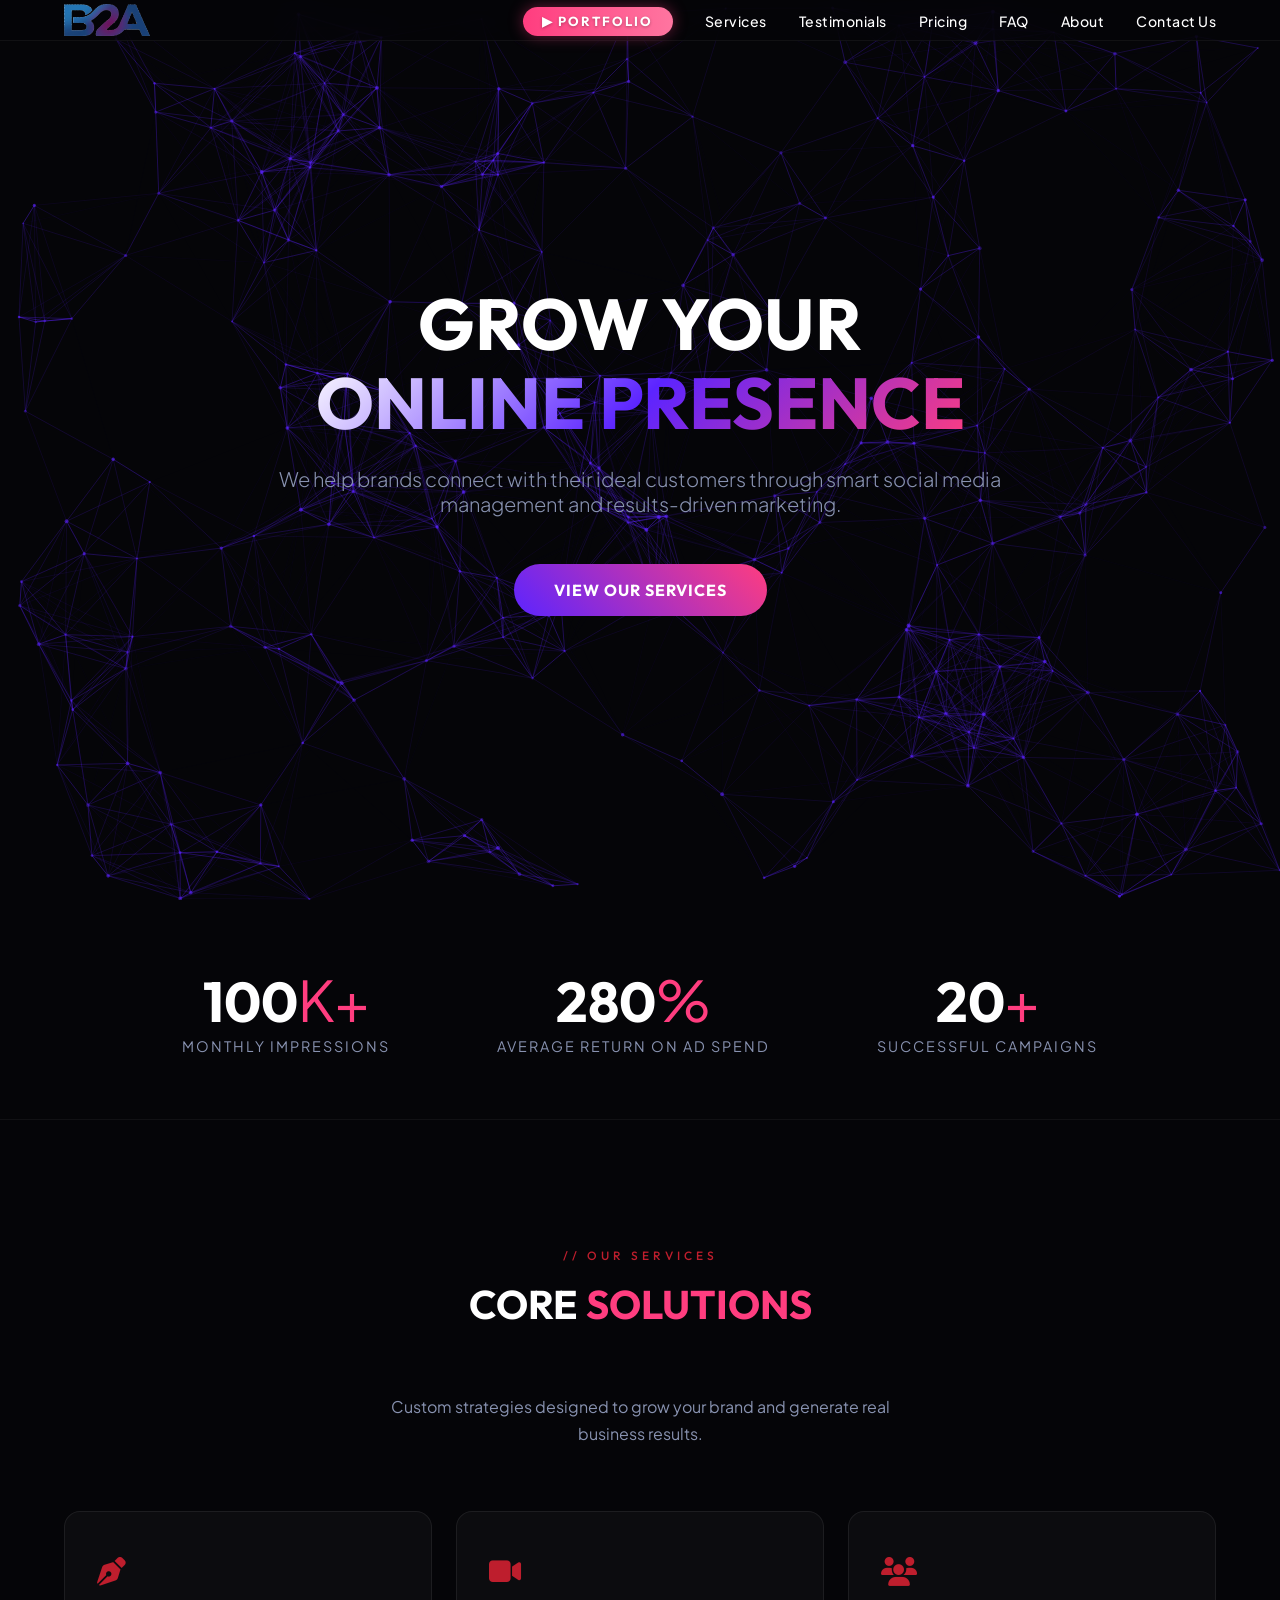
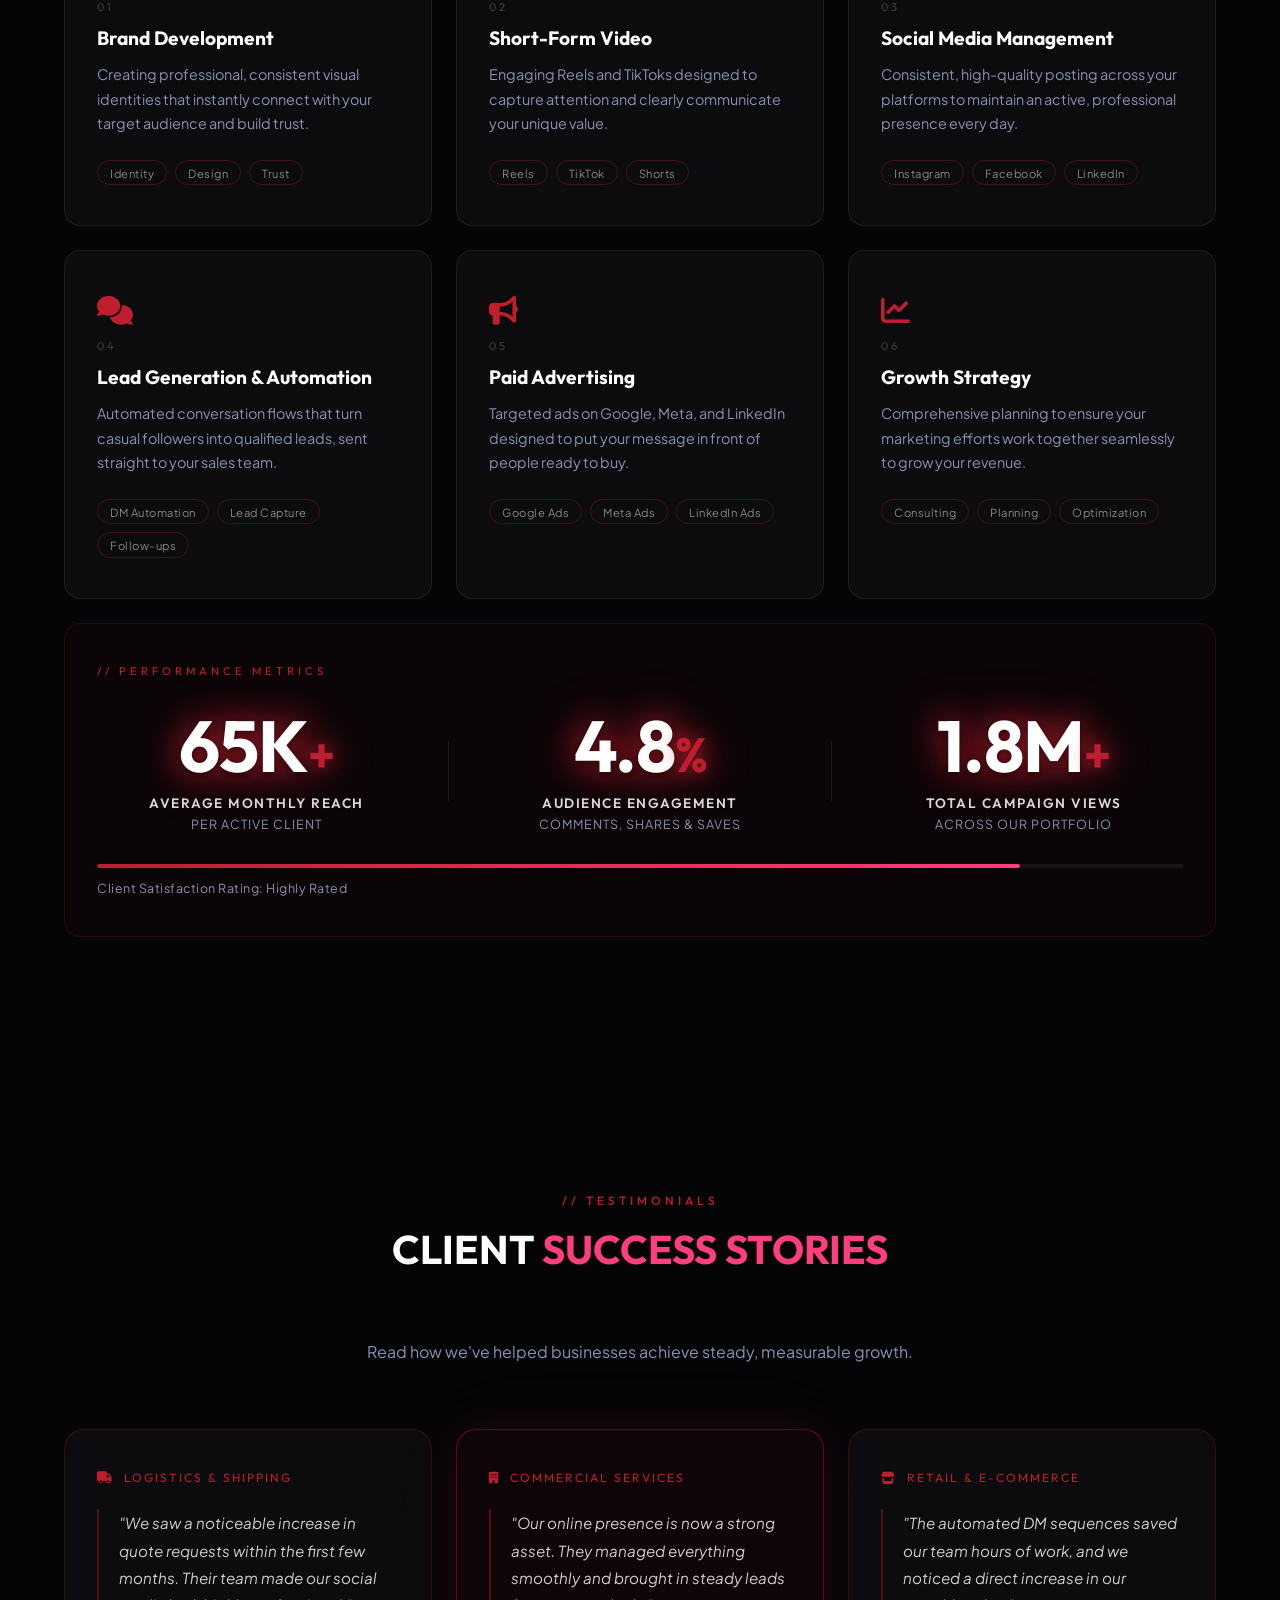
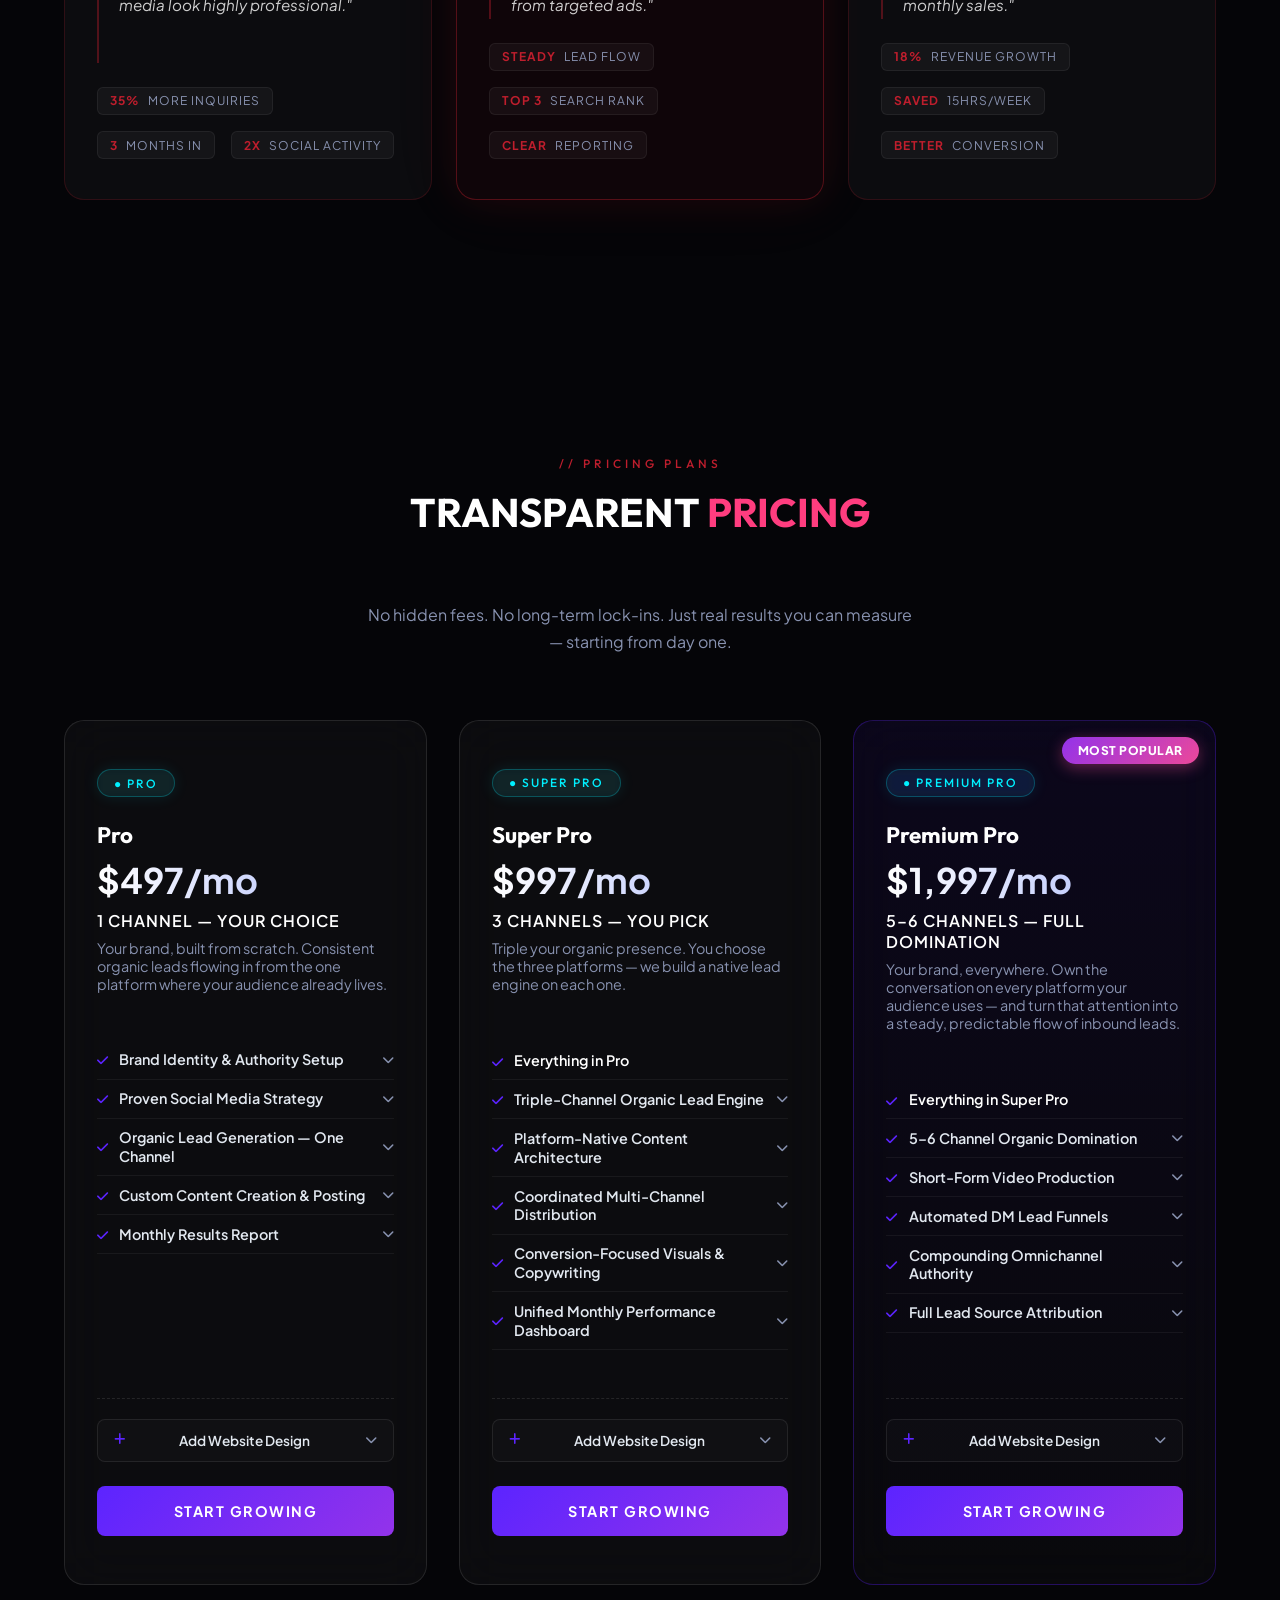
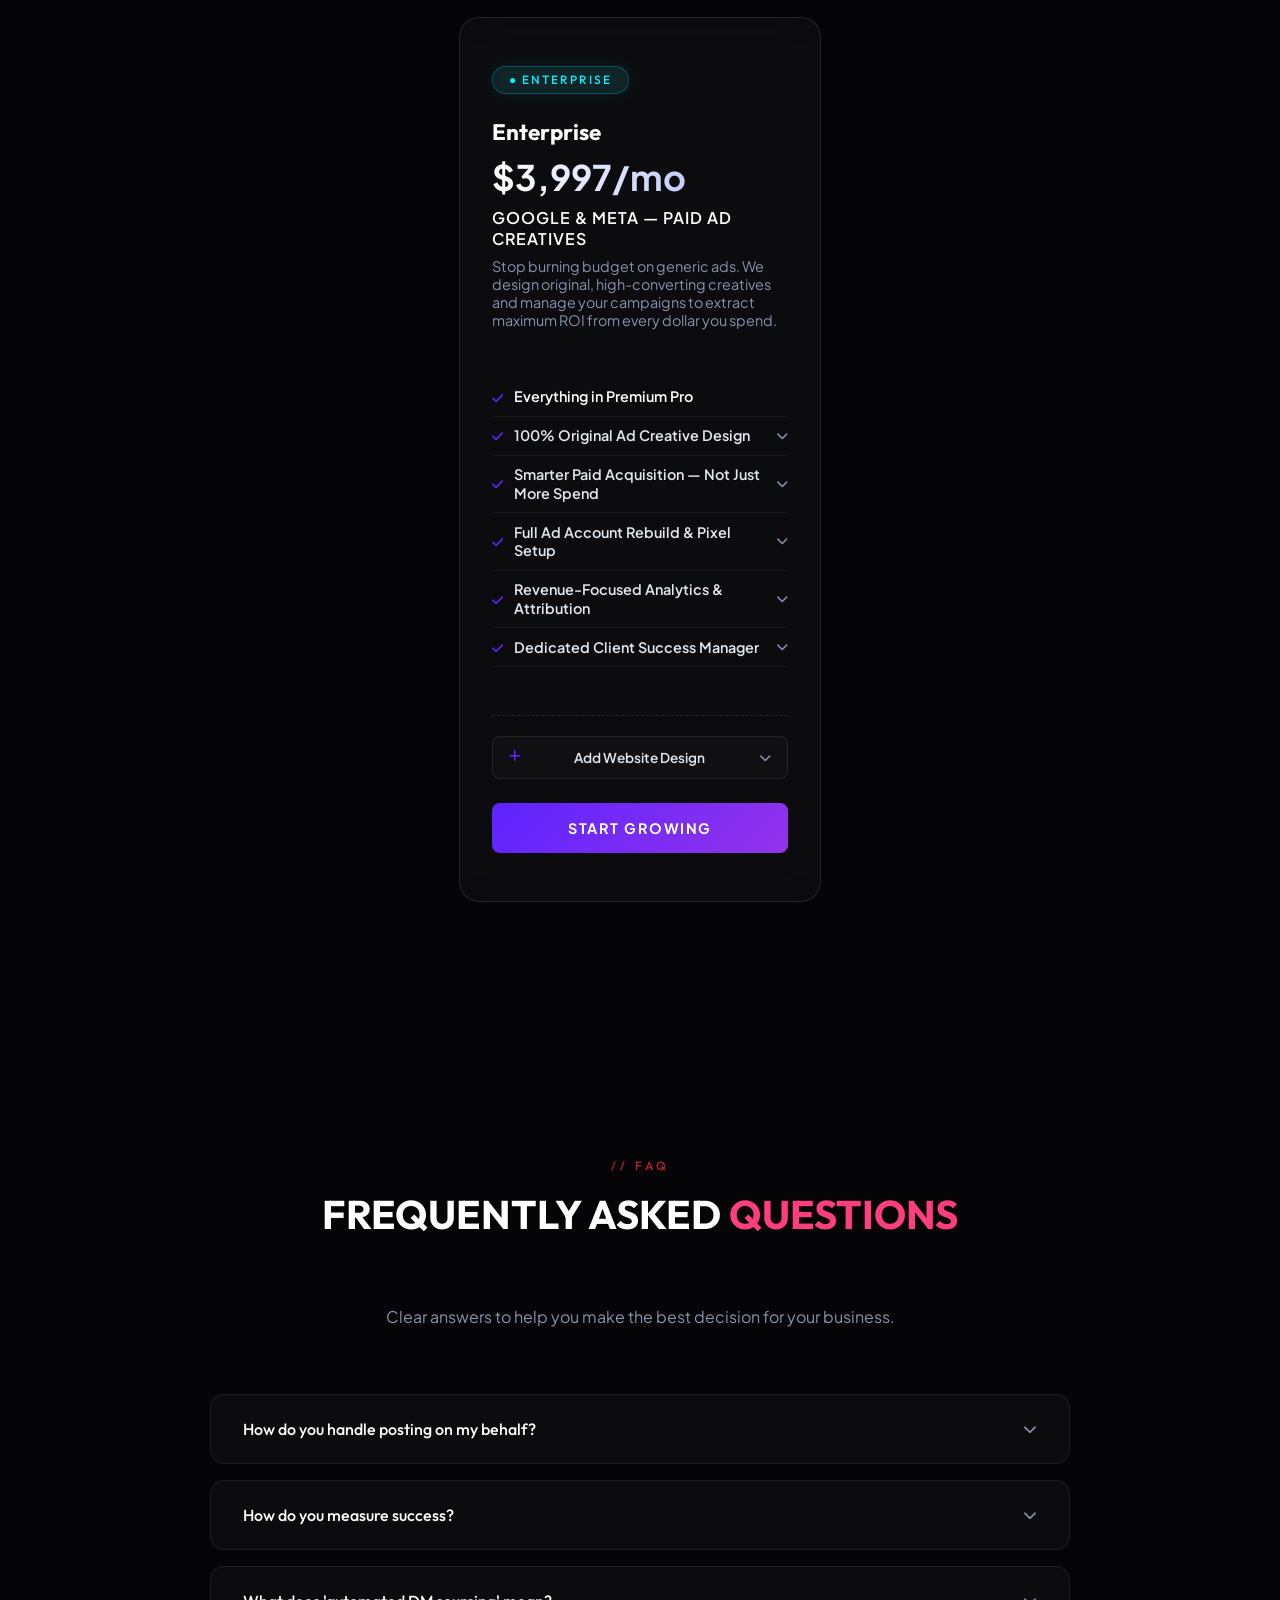
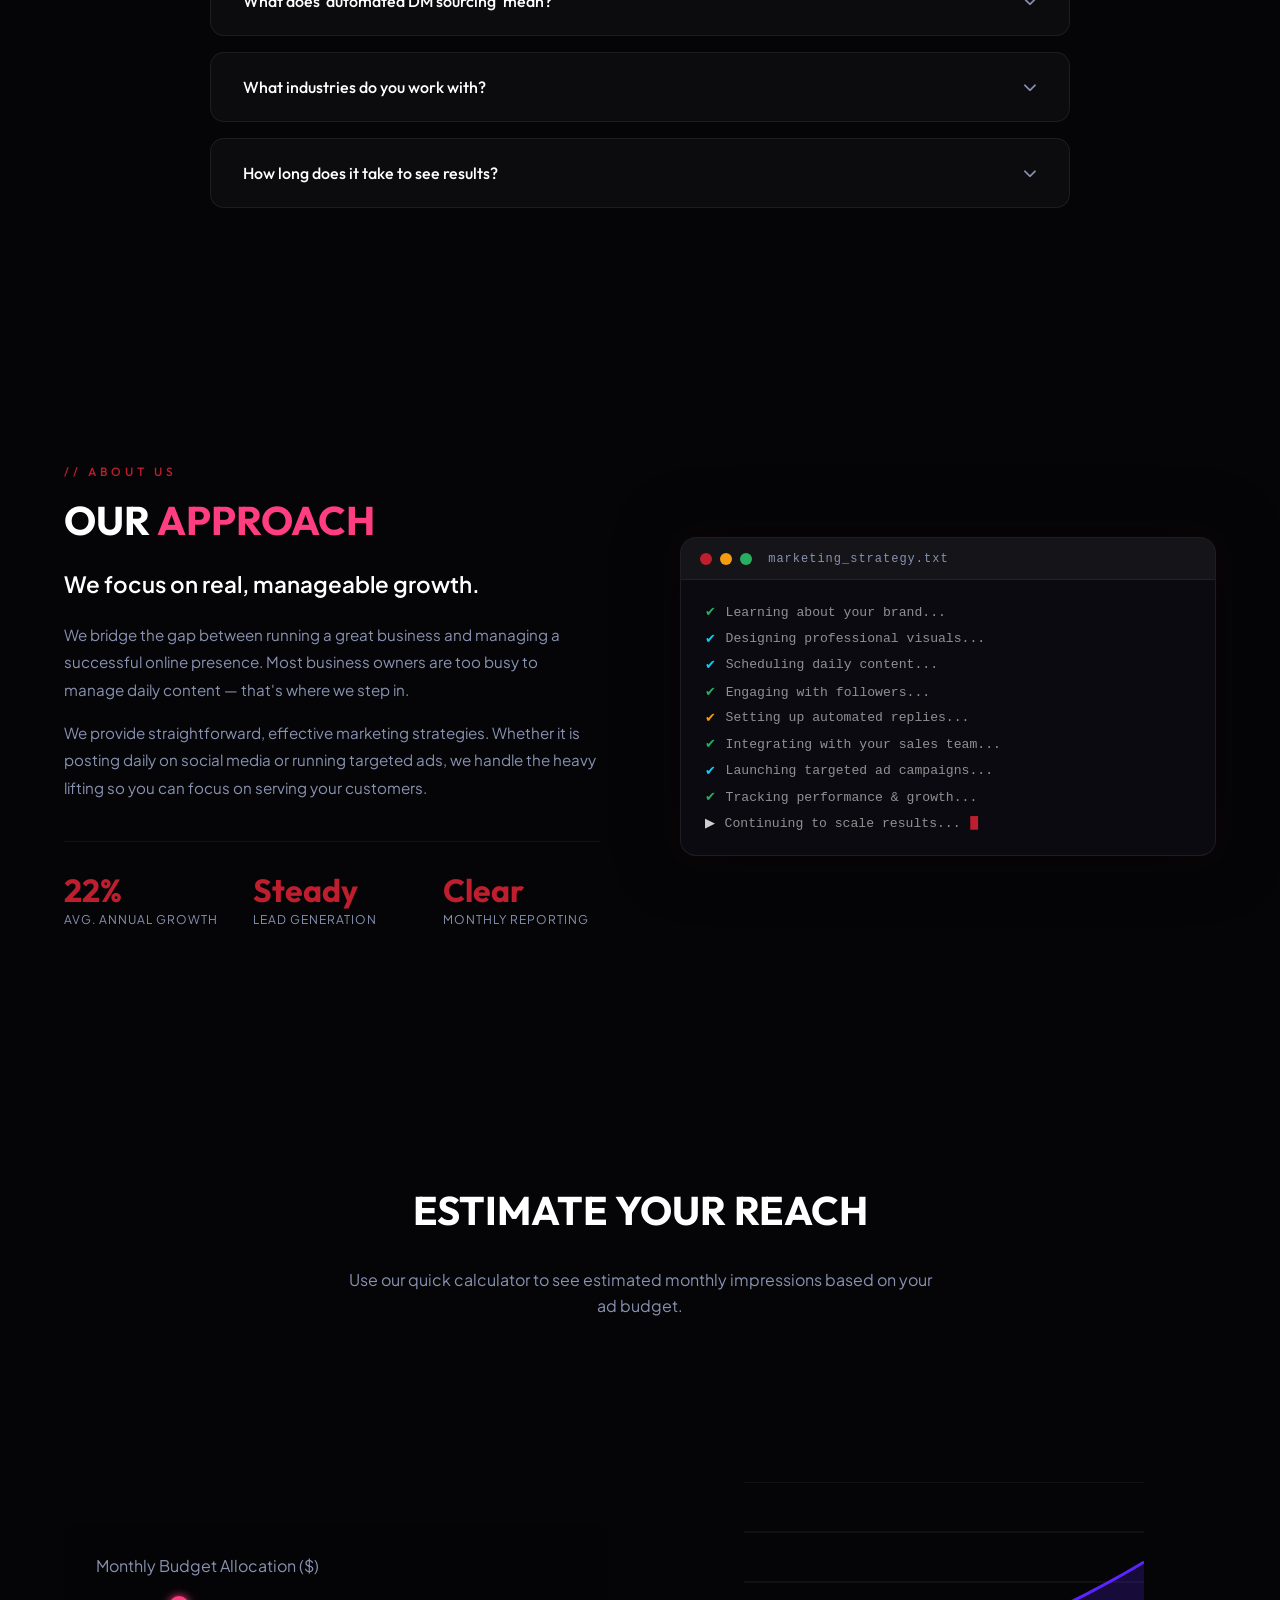
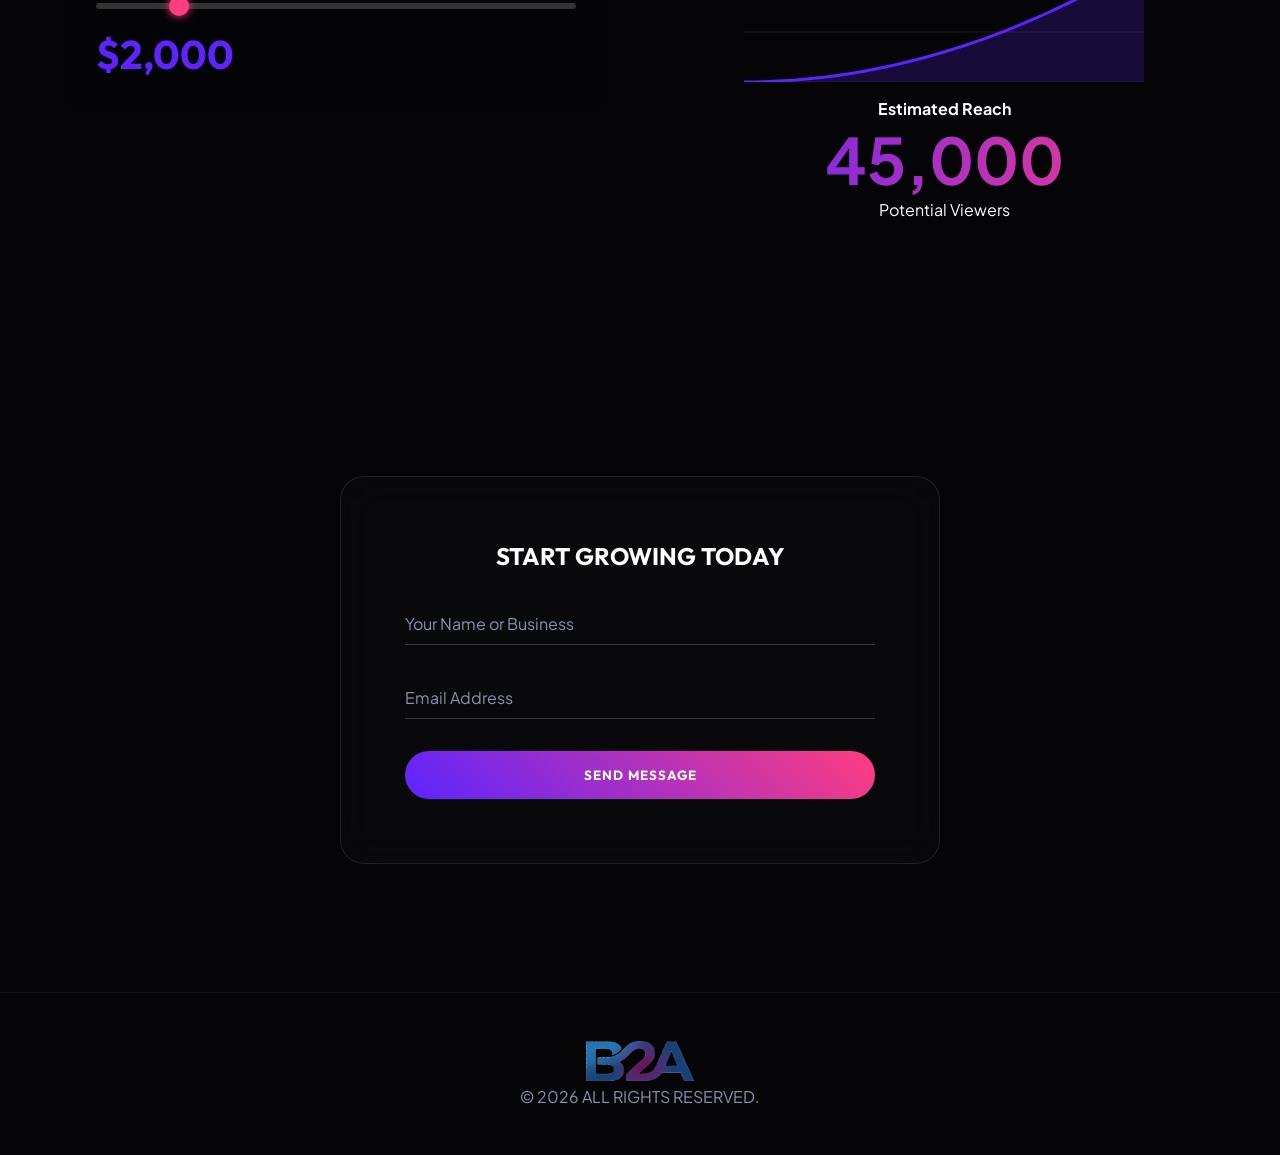
==== index.html @ 8530d34b "Update agency stats to realistic growth figures (100K+ impressions, 280% ROAS, 20+ campaigns)" ====
<!DOCTYPE html>
<html lang="en">

<head>
    <meta charset="UTF-8">
    <meta name="viewport" content="width=device-width, initial-scale=1.0">
    <title>Brand to Audience | Digital Marketing</title>
    <meta name="description"
        content="We help brands build an engaged audience and generate quality leads through effective social media and advertising strategies.">
    <link rel="stylesheet" href="style.css">
    <link rel="preconnect" href="https://fonts.googleapis.com">
    <link rel="preconnect" href="https://fonts.gstatic.com" crossorigin>
    <link
        href="https://fonts.googleapis.com/css2?family=Outfit:wght@300;500;700&family=Plus+Jakarta+Sans:wght@400;600&display=swap"
        rel="stylesheet">
    <!-- FontAwesome for Icons -->
    <link rel="stylesheet" href="https://cdnjs.cloudflare.com/ajax/libs/font-awesome/6.4.0/css/all.min.css">
</head>

<body>

    <!-- Navigation -->
    <nav class="glass-nav">
        <a href="index.html" class="logo" style="text-decoration: none; display: flex; align-items: center;">
            <img src="images/b2a-clean.png" alt="Brand To Audience Logo" style="height: 32px; object-fit: contain;">
        </a>
        <ul class="nav-links">
            <li><a href="portfolio.html" class="nav-portfolio">&#9654; PORTFOLIO</a></li>
            <li><a href="#capabilities">Services</a></li>
            <li><a href="#testimonials">Testimonials</a></li>
            <li><a href="#services">Pricing</a></li>
            <li><a href="#faq">FAQ</a></li>
            <li><a href="#about">About</a></li>
            <li><a href="#contact" class="cta-button">Contact Us</a></li>
        </ul>
        <button class="mobile-menu-btn" id="mobile-menu-btn" aria-label="Open menu">
            <i class="fa-solid fa-bars"></i>
        </button>
    </nav>

    <!-- Global Background -->
    <canvas id="hero-canvas"></canvas>

    <!-- ═══════════════════════════════════════
         SECTION 1: HERO
    ═══════════════════════════════════════ -->
    <header id="hero" class="hero">
        <div class="hero-content">
            <h1 class="reveal-text">GROW YOUR <br><span class="gradient-text">ONLINE PRESENCE</span></h1>
            <p class="subtitle reveal-text delay-200">We help brands connect with their ideal customers through smart social media management and results-driven marketing.</p>
            <div class="hero-actions reveal-text delay-400">
                <a href="#capabilities" class="primary-btn">View Our Services</a>
            </div>
        </div>
    </header>

    <!-- Stats Ticker -->
    <section class="stats-bar">
        <div class="stat-item">
            <span class="number" data-target="100">0</span><span class="suffix">K+</span>
            <span class="label">Monthly Impressions</span>
        </div>
        <div class="stat-item">
            <span class="number" data-target="280">0</span><span class="suffix">%</span>
            <span class="label">Average Return on Ad Spend</span>
        </div>
        <div class="stat-item">
            <span class="number" data-target="20">0</span><span class="suffix">+</span>
            <span class="label">Successful Campaigns</span>
        </div>
    </section>

    <!-- ═══════════════════════════════════════
         SECTION 2: SERVICES
    ═══════════════════════════════════════ -->
    <section id="capabilities" class="section capabilities-section">
        <div class="section-header">
            <div class="section-tag">// OUR SERVICES</div>
            <h2 class="section-title">CORE <span class="highlight">SOLUTIONS</span></h2>
            <p class="section-sub">Custom strategies designed to grow your brand and generate real business results.</p>
        </div>

        <div class="capabilities-grid">
            <div class="cap-card">
                <div class="cap-card-icon"><i class="fa-solid fa-pen-nib"></i></div>
                <div class="cap-card-num">01</div>
                <h3>Brand Development</h3>
                <p>Creating professional, consistent visual identities that instantly connect with your target audience and build trust.</p>
                <div class="cap-tags">
                    <span class="cap-tag">Identity</span>
                    <span class="cap-tag">Design</span>
                    <span class="cap-tag">Trust</span>
                </div>
            </div>

            <div class="cap-card">
                <div class="cap-card-icon"><i class="fa-solid fa-video"></i></div>
                <div class="cap-card-num">02</div>
                <h3>Short-Form Video</h3>
                <p>Engaging Reels and TikToks designed to capture attention and clearly communicate your unique value.</p>
                <div class="cap-tags">
                    <span class="cap-tag">Reels</span>
                    <span class="cap-tag">TikTok</span>
                    <span class="cap-tag">Shorts</span>
                </div>
            </div>

            <div class="cap-card">
                <div class="cap-card-icon"><i class="fa-solid fa-users"></i></div>
                <div class="cap-card-num">03</div>
                <h3>Social Media Management</h3>
                <p>Consistent, high-quality posting across your platforms to maintain an active, professional presence every day.</p>
                <div class="cap-tags">
                    <span class="cap-tag">Instagram</span>
                    <span class="cap-tag">Facebook</span>
                    <span class="cap-tag">LinkedIn</span>
                </div>
            </div>

            <div class="cap-card">
                <div class="cap-card-icon"><i class="fa-solid fa-comments"></i></div>
                <div class="cap-card-num">04</div>
                <h3>Lead Generation & Automation</h3>
                <p>Automated conversation flows that turn casual followers into qualified leads, sent straight to your sales team.</p>
                <div class="cap-tags">
                    <span class="cap-tag">DM Automation</span>
                    <span class="cap-tag">Lead Capture</span>
                    <span class="cap-tag">Follow-ups</span>
                </div>
            </div>

            <div class="cap-card">
                <div class="cap-card-icon"><i class="fa-solid fa-bullhorn"></i></div>
                <div class="cap-card-num">05</div>
                <h3>Paid Advertising</h3>
                <p>Targeted ads on Google, Meta, and LinkedIn designed to put your message in front of people ready to buy.</p>
                <div class="cap-tags">
                    <span class="cap-tag">Google Ads</span>
                    <span class="cap-tag">Meta Ads</span>
                    <span class="cap-tag">LinkedIn Ads</span>
                </div>
            </div>

            <div class="cap-card">
                <div class="cap-card-icon"><i class="fa-solid fa-chart-line"></i></div>
                <div class="cap-card-num">06</div>
                <h3>Growth Strategy</h3>
                <p>Comprehensive planning to ensure your marketing efforts work together seamlessly to grow your revenue.</p>
                <div class="cap-tags">
                    <span class="cap-tag">Consulting</span>
                    <span class="cap-tag">Planning</span>
                    <span class="cap-tag">Optimization</span>
                </div>
            </div>

            <!-- Global Reach Metric Card -->
            <div class="cap-card cap-card--metric">
                <div class="metric-label">// PERFORMANCE METRICS</div>
                <div class="metric-row">
                    <div class="metric-item">
                        <div class="metric-value viral">65K<span>+</span></div>
                        <div class="metric-title">Average Monthly Reach</div>
                        <div class="metric-desc">Per Active Client</div>
                    </div>
                    <div class="metric-divider"></div>
                    <div class="metric-item">
                        <div class="metric-value viral">4.8<span>%</span></div>
                        <div class="metric-title">Audience Engagement</div>
                        <div class="metric-desc">Comments, Shares & Saves</div>
                    </div>
                    <div class="metric-divider"></div>
                    <div class="metric-item">
                        <div class="metric-value viral">1.8M<span>+</span></div>
                        <div class="metric-title">Total Campaign Views</div>
                        <div class="metric-desc">Across Our Portfolio</div>
                    </div>
                </div>
                <div class="metric-bar-track">
                    <div class="metric-bar-fill" style="width: 85%;"></div>
                </div>
                <div class="metric-footer">Client Satisfaction Rating: Highly Rated</div>
            </div>
        </div>
    </section>

    <!-- ═══════════════════════════════════════
         SECTION 3: TESTIMONIALS
    ═══════════════════════════════════════ -->
    <section id="testimonials" class="section testimonials-section">
        <div class="section-header">
            <div class="section-tag">// TESTIMONIALS</div>
            <h2 class="section-title">CLIENT <span class="highlight">SUCCESS STORIES</span></h2>
            <p class="section-sub">Read how we've helped businesses achieve steady, measurable growth.</p>
        </div>

        <div class="testimonials-grid">
            <div class="testimonial-card">
                <div class="testimonial-sector">
                    <i class="fa-solid fa-truck"></i> Logistics & Shipping
                </div>
                <blockquote>
                    "We saw a noticeable increase in quote requests within the first few months. Their team made our social media look highly professional."
                </blockquote>
                <div class="testimonial-meta">
                    <div class="testimonial-stat"><span>35%</span> More Inquiries</div>
                    <div class="testimonial-stat"><span>3</span> Months In</div>
                    <div class="testimonial-stat"><span>2x</span> Social Activity</div>
                </div>
            </div>

            <div class="testimonial-card testimonial-card--featured">
                <div class="testimonial-sector">
                    <i class="fa-solid fa-building"></i> Commercial Services
                </div>
                <blockquote>
                    "Our online presence is now a strong asset. They managed everything smoothly and brought in steady leads from targeted ads."
                </blockquote>
                <div class="testimonial-meta">
                    <div class="testimonial-stat"><span>Steady</span> Lead Flow</div>
                    <div class="testimonial-stat"><span>Top 3</span> Search Rank</div>
                    <div class="testimonial-stat"><span>Clear</span> Reporting</div>
                </div>
            </div>

            <div class="testimonial-card">
                <div class="testimonial-sector">
                    <i class="fa-solid fa-store"></i> Retail & E-Commerce
                </div>
                <blockquote>
                    "The automated DM sequences saved our team hours of work, and we noticed a direct increase in our monthly sales."
                </blockquote>
                <div class="testimonial-meta">
                    <div class="testimonial-stat"><span>18%</span> Revenue Growth</div>
                    <div class="testimonial-stat"><span>Saved</span> 15hrs/Week</div>
                    <div class="testimonial-stat"><span>Better</span> Conversion</div>
                </div>
            </div>
        </div>
    </section>

    <!-- ═══════════════════════════════════════
         SECTION 4: PRICING PLANS
    ═══════════════════════════════════════ -->
    <section id="services" class="section performance-solutions">
        <div class="section-header">
            <div class="section-tag">// PRICING PLANS</div>
            <h2 class="section-title">TRANSPARENT <span class="highlight">PRICING</span></h2>
            <p class="section-sub">No hidden fees. No long-term lock-ins. Just real results you can measure — starting from day one.</p>
        </div>
        <div class="grid-3">

            <!-- Plan 1: PRO -->
            <div class="pricing-card">
                <div class="data-chip">● PRO</div>
                <div class="pricing-header">
                    <h3>Pro</h3>
                    <div class="pricing-price">$497<span class="price-period">/mo</span></div>
                    <div class="protocol-allocation">1 Channel — Your Choice</div>
                    <p>Your brand, built from scratch. Consistent organic leads flowing in from the one platform where your audience already lives.</p>
                </div>
                <ul class="pricing-features">
                    <li class="pf-item">
                        <button class="pf-toggle" onclick="toggleFeature(this)">
                            <span class="pf-icon"><i class="fa-solid fa-check"></i></span>
                            <span class="pf-title">Brand Identity &amp; Authority Setup</span>
                            <i class="fa-solid fa-chevron-down pf-chevron"></i>
                        </button>
                        <div class="pf-detail">We build your complete brand foundation — visual identity, tone of voice, bio optimization, and profile setup — so your first impression immediately signals credibility and attracts the right audience.</div>
                    </li>
                    <li class="pf-item">
                        <button class="pf-toggle" onclick="toggleFeature(this)">
                            <span class="pf-icon"><i class="fa-solid fa-check"></i></span>
                            <span class="pf-title">Proven Social Media Strategy</span>
                            <i class="fa-solid fa-chevron-down pf-chevron"></i>
                        </button>
                        <div class="pf-detail">A real, data-backed content strategy built around your business — content pillars, posting cadence, hashtag research, and format selection engineered to grow your reach without touching your ad budget.</div>
                    </li>
                    <li class="pf-item">
                        <button class="pf-toggle" onclick="toggleFeature(this)">
                            <span class="pf-icon"><i class="fa-solid fa-check"></i></span>
                            <span class="pf-title">Organic Lead Generation — One Channel</span>
                            <i class="fa-solid fa-chevron-down pf-chevron"></i>
                        </button>
                        <div class="pf-detail">No ad spend. No fake followers. We generate genuine, intent-driven leads by crafting content that naturally attracts your ideal customer — focused entirely on the one platform where your audience is most active.</div>
                    </li>
                    <li class="pf-item">
                        <button class="pf-toggle" onclick="toggleFeature(this)">
                            <span class="pf-icon"><i class="fa-solid fa-check"></i></span>
                            <span class="pf-title">Custom Content Creation &amp; Posting</span>
                            <i class="fa-solid fa-chevron-down pf-chevron"></i>
                        </button>
                        <div class="pf-detail">Every graphic, caption, and call-to-action is crafted specifically for your brand and audience. No recycled templates — just scroll-stopping content designed to convert attention into action.</div>
                    </li>
                    <li class="pf-item">
                        <button class="pf-toggle" onclick="toggleFeature(this)">
                            <span class="pf-icon"><i class="fa-solid fa-check"></i></span>
                            <span class="pf-title">Monthly Results Report</span>
                            <i class="fa-solid fa-chevron-down pf-chevron"></i>
                        </button>
                        <div class="pf-detail">Clear, transparent reporting on the metrics that actually matter — reach, follower growth, engagement rate, and inbound lead volume — with specific, actionable next steps every single month.</div>
                    </li>
                </ul>
                <!-- Web Design Add-On -->
                <div class="addon-toggle-wrap">
                    <button class="addon-toggle-btn" onclick="toggleAddon(this)">
                        <i class="fa-solid fa-plus addon-icon"></i>
                        <span>Add Website Design</span>
                        <i class="fa-solid fa-chevron-down addon-chevron"></i>
                    </button>
                    <div class="addon-detail">
                        <div class="addon-price">+$997 <span>one-time build</span> &nbsp;|&nbsp; +$149<span>/mo maintenance</span></div>
                        <p>A professionally designed, conversion-focused website built to match your brand and turn visitors into leads. Includes up to 5 pages, mobile optimization, and contact form integration.</p>
                    </div>
                </div>
                <a href="#contact" class="cta-btn" style="text-align: center; text-decoration: none; display: block; box-sizing: border-box; margin-top: 1.5rem;">START GROWING</a>
            </div>

            <!-- Plan 2: SUPER PRO -->
            <div class="pricing-card">
                <div class="data-chip">● SUPER PRO</div>
                <div class="pricing-header">
                    <h3>Super Pro</h3>
                    <div class="pricing-price">$997<span class="price-period">/mo</span></div>
                    <div class="protocol-allocation">3 Channels — You Pick</div>
                    <p>Triple your organic presence. You choose the three platforms — we build a native lead engine on each one.</p>
                </div>
                <ul class="pricing-features">
                    <li class="pf-item pf-item--plain">
                        <span class="pf-icon"><i class="fa-solid fa-check"></i></span>
                        <span class="feature-strong">Everything in Pro</span>
                    </li>
                    <li class="pf-item">
                        <button class="pf-toggle" onclick="toggleFeature(this)">
                            <span class="pf-icon"><i class="fa-solid fa-check"></i></span>
                            <span class="pf-title">Triple-Channel Organic Lead Engine</span>
                            <i class="fa-solid fa-chevron-down pf-chevron"></i>
                        </button>
                        <div class="pf-detail">You choose any three platforms — Instagram, TikTok, LinkedIn, Facebook, YouTube, or X — and we build a fully native organic lead strategy for each one. Not a copy-paste job. Each channel gets its own approach, tailored to how that audience actually behaves.</div>
                    </li>
                    <li class="pf-item">
                        <button class="pf-toggle" onclick="toggleFeature(this)">
                            <span class="pf-icon"><i class="fa-solid fa-check"></i></span>
                            <span class="pf-title">Platform-Native Content Architecture</span>
                            <i class="fa-solid fa-chevron-down pf-chevron"></i>
                        </button>
                        <div class="pf-detail">Your brand message stays consistent — but the format, tone, and delivery are engineered specifically for each platform's algorithm and culture. What works on LinkedIn is completely different from what wins on TikTok. We know the difference.</div>
                    </li>
                    <li class="pf-item">
                        <button class="pf-toggle" onclick="toggleFeature(this)">
                            <span class="pf-icon"><i class="fa-solid fa-check"></i></span>
                            <span class="pf-title">Coordinated Multi-Channel Distribution</span>
                            <i class="fa-solid fa-chevron-down pf-chevron"></i>
                        </button>
                        <div class="pf-detail">Every post, every story, every piece of content is timed and sequenced across all three channels to maximize your organic reach window and build compounding audience momentum month over month.</div>
                    </li>
                    <li class="pf-item">
                        <button class="pf-toggle" onclick="toggleFeature(this)">
                            <span class="pf-icon"><i class="fa-solid fa-check"></i></span>
                            <span class="pf-title">Conversion-Focused Visuals &amp; Copywriting</span>
                            <i class="fa-solid fa-chevron-down pf-chevron"></i>
                        </button>
                        <div class="pf-detail">Every graphic, caption, and call-to-action across all three channels is designed to stop the scroll, communicate your value, and push your ideal customer toward taking the next step. No templates. No generic content.</div>
                    </li>
                    <li class="pf-item">
                        <button class="pf-toggle" onclick="toggleFeature(this)">
                            <span class="pf-icon"><i class="fa-solid fa-check"></i></span>
                            <span class="pf-title">Unified Monthly Performance Dashboard</span>
                            <i class="fa-solid fa-chevron-down pf-chevron"></i>
                        </button>
                        <div class="pf-detail">One consolidated report covering all three channels — reach, lead volume, engagement rates, and growth trajectories — with clear, specific action items to keep your momentum building every month.</div>
                    </li>
                </ul>
                <!-- Web Design Add-On -->
                <div class="addon-toggle-wrap">
                    <button class="addon-toggle-btn" onclick="toggleAddon(this)">
                        <i class="fa-solid fa-plus addon-icon"></i>
                        <span>Add Website Design</span>
                        <i class="fa-solid fa-chevron-down addon-chevron"></i>
                    </button>
                    <div class="addon-detail">
                        <div class="addon-price">+$1,497 <span>one-time build</span> &nbsp;|&nbsp; +$199<span>/mo maintenance</span></div>
                        <p>A fully custom, multi-page website designed to match your expanded brand presence across all three channels — optimized for SEO, lead capture, and mobile performance.</p>
                    </div>
                </div>
                <a href="#contact" class="cta-btn" style="text-align: center; text-decoration: none; display: block; box-sizing: border-box; margin-top: 1.5rem;">START GROWING</a>
            </div>

            <!-- Plan 3: PREMIUM PRO -->
            <div class="pricing-card recommended">
                <div class="badge">MOST POPULAR</div>
                <div class="data-chip">● PREMIUM PRO</div>
                <div class="pricing-header">
                    <h3>Premium Pro</h3>
                    <div class="pricing-price">$1,997<span class="price-period">/mo</span></div>
                    <div class="protocol-allocation">5–6 Channels — Full Domination</div>
                    <p>Your brand, everywhere. Own the conversation on every platform your audience uses — and turn that attention into a steady, predictable flow of inbound leads.</p>
                </div>
                <ul class="pricing-features">
                    <li class="pf-item pf-item--plain">
                        <span class="pf-icon"><i class="fa-solid fa-check"></i></span>
                        <span class="feature-strong">Everything in Super Pro</span>
                    </li>
                    <li class="pf-item">
                        <button class="pf-toggle" onclick="toggleFeature(this)">
                            <span class="pf-icon"><i class="fa-solid fa-check"></i></span>
                            <span class="pf-title">5–6 Channel Organic Domination</span>
                            <i class="fa-solid fa-chevron-down pf-chevron"></i>
                        </button>
                        <div class="pf-detail">A fully native organic lead strategy executed simultaneously across up to six social platforms — covering every corner of the internet where your ideal customers spend time. Zero ad spend. Maximum visibility.</div>
                    </li>
                    <li class="pf-item">
                        <button class="pf-toggle" onclick="toggleFeature(this)">
                            <span class="pf-icon"><i class="fa-solid fa-check"></i></span>
                            <span class="pf-title">Short-Form Video Production</span>
                            <i class="fa-solid fa-chevron-down pf-chevron"></i>
                        </button>
                        <div class="pf-detail">Scroll-stopping short-form video content engineered for TikTok, Reels, and YouTube Shorts — trending audio, kinetic text, and motion graphics built natively for each platform and distributed across your entire channel network.</div>
                    </li>
                    <li class="pf-item">
                        <button class="pf-toggle" onclick="toggleFeature(this)">
                            <span class="pf-icon"><i class="fa-solid fa-check"></i></span>
                            <span class="pf-title">Automated DM Lead Funnels</span>
                            <i class="fa-solid fa-chevron-down pf-chevron"></i>
                        </button>
                        <div class="pf-detail">We deploy keyword-triggered DM sequences and automated engagement flows that convert comments, follows, and reactions into booked calls — working around the clock so you don't have to.</div>
                    </li>
                    <li class="pf-item">
                        <button class="pf-toggle" onclick="toggleFeature(this)">
                            <span class="pf-icon"><i class="fa-solid fa-check"></i></span>
                            <span class="pf-title">Compounding Omnichannel Authority</span>
                            <i class="fa-solid fa-chevron-down pf-chevron"></i>
                        </button>
                        <div class="pf-detail">Every platform you're on reinforces your authority on every other one. We build a unified narrative that compounds over time — turning your multi-channel presence into an unstoppable growth engine that works whether you post or not.</div>
                    </li>
                    <li class="pf-item">
                        <button class="pf-toggle" onclick="toggleFeature(this)">
                            <span class="pf-icon"><i class="fa-solid fa-check"></i></span>
                            <span class="pf-title">Full Lead Source Attribution</span>
                            <i class="fa-solid fa-chevron-down pf-chevron"></i>
                        </button>
                        <div class="pf-detail">Know exactly which channel and which piece of content is generating your leads. We track the full journey from first impression to inbound inquiry — so we continuously double down on what works and eliminate what doesn't.</div>
                    </li>
                </ul>
                <!-- Web Design Add-On -->
                <div class="addon-toggle-wrap">
                    <button class="addon-toggle-btn" onclick="toggleAddon(this)">
                        <i class="fa-solid fa-plus addon-icon"></i>
                        <span>Add Website Design</span>
                        <i class="fa-solid fa-chevron-down addon-chevron"></i>
                    </button>
                    <div class="addon-detail">
                        <div class="addon-price">+$1,997 <span>one-time build</span> &nbsp;|&nbsp; +$249<span>/mo maintenance</span></div>
                        <p>A premium, fully custom website built to anchor your omnichannel presence — with advanced lead capture forms, SEO optimization, and brand-aligned design across every page.</p>
                    </div>
                </div>
                <a href="#contact" class="cta-btn primary" style="text-align: center; text-decoration: none; display: block; box-sizing: border-box; margin-top: 1.5rem;">START GROWING</a>
            </div>

            <!-- Plan 4: ENTERPRISE / PAID ADS -->
            <div class="pricing-card">
                <div class="data-chip">● ENTERPRISE</div>
                <div class="pricing-header">
                    <h3>Enterprise</h3>
                    <div class="pricing-price">$3,997<span class="price-period">/mo</span></div>
                    <div class="protocol-allocation">Google &amp; Meta — Paid Ad Creatives</div>
                    <p>Stop burning budget on generic ads. We design original, high-converting creatives and manage your campaigns to extract maximum ROI from every dollar you spend.</p>
                </div>
                <ul class="pricing-features">
                    <li class="pf-item pf-item--plain">
                        <span class="pf-icon"><i class="fa-solid fa-check"></i></span>
                        <span class="feature-strong">Everything in Premium Pro</span>
                    </li>
                    <li class="pf-item">
                        <button class="pf-toggle" onclick="toggleFeature(this)">
                            <span class="pf-icon"><i class="fa-solid fa-check"></i></span>
                            <span class="pf-title">100% Original Ad Creative Design</span>
                            <i class="fa-solid fa-chevron-down pf-chevron"></i>
                        </button>
                        <div class="pf-detail">Every ad is built from scratch — static, video, and carousel formats — designed specifically for your brand, your audience, and your offer. No stock-photo templates. No recycled designs. Every creative is engineered to stop the scroll and drive action.</div>
                    </li>
                    <li class="pf-item">
                        <button class="pf-toggle" onclick="toggleFeature(this)">
                            <span class="pf-icon"><i class="fa-solid fa-check"></i></span>
                            <span class="pf-title">Smarter Paid Acquisition — Not Just More Spend</span>
                            <i class="fa-solid fa-chevron-down pf-chevron"></i>
                        </button>
                        <div class="pf-detail">Other agencies tell you to increase your budget. We show you how to make your current budget work harder. Aggressively optimized campaign architecture across Google and Meta that extracts the maximum return from every single dollar.</div>
                    </li>
                    <li class="pf-item">
                        <button class="pf-toggle" onclick="toggleFeature(this)">
                            <span class="pf-icon"><i class="fa-solid fa-check"></i></span>
                            <span class="pf-title">Full Ad Account Rebuild &amp; Pixel Setup</span>
                            <i class="fa-solid fa-chevron-down pf-chevron"></i>
                        </button>
                        <div class="pf-detail">We tear down your existing accounts and rebuild them the right way — precise targeting, clean audience segmentation, conversion-optimized bidding, and retargeting pipelines that re-engage every visitor who didn't convert the first time.</div>
                    </li>
                    <li class="pf-item">
                        <button class="pf-toggle" onclick="toggleFeature(this)">
                            <span class="pf-icon"><i class="fa-solid fa-check"></i></span>
                            <span class="pf-title">Revenue-Focused Analytics &amp; Attribution</span>
                            <i class="fa-solid fa-chevron-down pf-chevron"></i>
                        </button>
                        <div class="pf-detail">We audit your full tracking setup across paid and organic channels to make sure every decision is backed by accurate data. You get a custom reporting dashboard that shows exactly where your leads and revenue are coming from — in real time.</div>
                    </li>
                    <li class="pf-item">
                        <button class="pf-toggle" onclick="toggleFeature(this)">
                            <span class="pf-icon"><i class="fa-solid fa-check"></i></span>
                            <span class="pf-title">Dedicated Client Success Manager</span>
                            <i class="fa-solid fa-chevron-down pf-chevron"></i>
                        </button>
                        <div class="pf-detail">You get a single, dedicated point of contact who knows your business inside and out — direct access, fast responses, and proactive strategy updates without ever waiting in a support queue.</div>
                    </li>
                </ul>
                <!-- Web Design Add-On -->
                <div class="addon-toggle-wrap">
                    <button class="addon-toggle-btn" onclick="toggleAddon(this)">
                        <i class="fa-solid fa-plus addon-icon"></i>
                        <span>Add Website Design</span>
                        <i class="fa-solid fa-chevron-down addon-chevron"></i>
                    </button>
                    <div class="addon-detail">
                        <div class="addon-price">+$2,997 <span>one-time build</span> &nbsp;|&nbsp; +$349<span>/mo maintenance</span></div>
                        <p>Enterprise-grade website design built to serve as the central hub for your paid and organic campaigns — with custom landing pages, A/B test-ready layouts, CRM integrations, and full conversion tracking.</p>
                    </div>
                </div>
                <a href="#contact" class="cta-btn" style="text-align: center; text-decoration: none; display: block; box-sizing: border-box; margin-top: 1.5rem;">START GROWING</a>
            </div>

        </div>
    </section>


    <!-- ═══════════════════════════════════════
         SECTION 5: FAQ
    ═══════════════════════════════════════ -->
    <section id="faq" class="section faq-section">
        <div class="section-header">
            <div class="section-tag">// FAQ</div>
            <h2 class="section-title">FREQUENTLY ASKED <span class="highlight">QUESTIONS</span></h2>
            <p class="section-sub">Clear answers to help you make the best decision for your business.</p>
        </div>

        <div class="faq-container">
            <div class="faq-item" id="faq-1">
                <button class="faq-question" onclick="toggleFaq('faq-1')">
                    <span>How do you handle posting on my behalf?</span>
                    <i class="fa-solid fa-chevron-down faq-icon"></i>
                </button>
                <div class="faq-answer">
                    <p>We start by taking the time to understand your business, your tone, and your goals. We then create a content plan and write posts that sound just like you, ensuring everything looks professional before anything gets published.</p>
                </div>
            </div>

            <div class="faq-item" id="faq-2">
                <button class="faq-question" onclick="toggleFaq('faq-2')">
                    <span>How do you measure success?</span>
                    <i class="fa-solid fa-chevron-down faq-icon"></i>
                </button>
                <div class="faq-answer">
                    <p>We look at standard, realistic metrics: how many people saw your content, the engagement rate (likes, comments, shares), and ultimately, how many qualified leads contacted your business as a result of our work.</p>
                </div>
            </div>

            <div class="faq-item" id="faq-3">
                <button class="faq-question" onclick="toggleFaq('faq-3')">
                    <span>What does 'automated DM sourcing' mean?</span>
                    <i class="fa-solid fa-chevron-down faq-icon"></i>
                </button>
                <div class="faq-answer">
                    <p>When people interact with your videos (like commenting a specific word), we set up automated, friendly direct messages that instantly send them more information or a link to book a call with you, saving your team hours of manual replies.</p>
                </div>
            </div>

            <div class="faq-item" id="faq-4">
                <button class="faq-question" onclick="toggleFaq('faq-4')">
                    <span>What industries do you work with?</span>
                    <i class="fa-solid fa-chevron-down faq-icon"></i>
                </button>
                <div class="faq-answer">
                    <p>We work with a wide range of industries, including retail, B2B services, logistics, and consulting. Our methods are practical and adaptable, meaning we can help almost any professional business reach a wider audience.</p>
                </div>
            </div>

            <div class="faq-item" id="faq-5">
                <button class="faq-question" onclick="toggleFaq('faq-5')">
                    <span>How long does it take to see results?</span>
                    <i class="fa-solid fa-chevron-down faq-icon"></i>
                </button>
                <div class="faq-answer">
                    <p>Social media is a steady growth process. You'll notice a more professional look and better engagement within the first few weeks. Typically, steady lead generation and broader reach take about 3 to 6 months to fully mature.</p>
                </div>
            </div>
        </div>
    </section>

    <!-- ═══════════════════════════════════════
         SECTION 6: ABOUT
    ═══════════════════════════════════════ -->
    <section id="about" class="section about-section">
        <div class="about-grid">
            <div class="about-text-col">
                <div class="section-tag">// ABOUT US</div>
                <h2 class="section-title left-align">OUR <span class="highlight">APPROACH</span></h2>
                <p class="about-lead">We focus on real, manageable growth.</p>
                <p class="about-body">We bridge the gap between running a great business and managing a successful online presence. Most business owners are too busy to manage daily content — that's where we step in.</p>
                <p class="about-body">We provide straightforward, effective marketing strategies. Whether it is posting daily on social media or running targeted ads, we handle the heavy lifting so you can focus on serving your customers.</p>
                <div class="about-stat-row">
                    <div class="about-stat">
                        <div class="about-stat-val">22%</div>
                        <div class="about-stat-label">Avg. Annual Growth</div>
                    </div>
                    <div class="about-stat">
                        <div class="about-stat-val">Steady</div>
                        <div class="about-stat-label">Lead Generation</div>
                    </div>
                    <div class="about-stat">
                        <div class="about-stat-val">Clear</div>
                        <div class="about-stat-label">Monthly Reporting</div>
                    </div>
                </div>
            </div>
            <div class="about-visual-col">
                <div class="about-terminal">
                    <div class="terminal-header">
                        <span class="terminal-dot red"></span>
                        <span class="terminal-dot yellow"></span>
                        <span class="terminal-dot green"></span>
                        <span class="terminal-title">marketing_strategy.txt</span>
                    </div>
                    <div class="terminal-body">
                        <div class="terminal-line"><span class="t-green">✔</span> Learning about your brand...</div>
                        <div class="terminal-line"><span class="t-cyan">✔</span> Designing professional visuals...</div>
                        <div class="terminal-line"><span class="t-cyan">✔</span> Scheduling daily content...</div>
                        <div class="terminal-line"><span class="t-green">✔</span> Engaging with followers...</div>
                        <div class="terminal-line"><span class="t-yellow">✔</span> Setting up automated replies...</div>
                        <div class="terminal-line"><span class="t-green">✔</span> Integrating with your sales team...</div>
                        <div class="terminal-line"><span class="t-cyan">✔</span> Launching targeted ad campaigns...</div>
                        <div class="terminal-line"><span class="t-green">✔</span> Tracking performance & growth...</div>
                        <div class="terminal-line blink-cursor"><span class="t-white">▶</span> Continuing to scale results... <span class="cursor">█</span></div>
                    </div>
                </div>
            </div>
        </div>
    </section>

    <!-- ═══════════════════════════════════════
         SECTION 7: MOMENTUM CALCULATOR
    ═══════════════════════════════════════ -->
    <section id="market-data" class="section dark-alt">
        <h2 class="section-title">ESTIMATE YOUR REACH</h2>
        <p style="text-align: center; max-width: 600px; margin: -2rem auto 4rem auto; color: var(--text-muted); line-height: 1.6;">Use our quick calculator to see estimated monthly impressions based on your ad budget.</p>

        <div class="split-layout">
            <div class="text-side">
                <div class="input-group">
                    <label>Monthly Budget Allocation ($)</label>
                    <input type="range" id="budget-slider" min="500" max="10000" step="100" value="2000">
                    <div class="value-display">$<span id="budget-value">2,000</span></div>
                </div>
            </div>
            <div class="visual-side">
                <div class="graph-container">
                    <canvas id="growth-chart"></canvas>
                </div>
                <div class="projection-result">
                    <h4>Estimated Reach</h4>
                    <div class="big-number" id="reach-projection">45,000</div>
                    <div class="small-label">Potential Viewers</div>
                </div>
            </div>
        </div>
    </section>

    <!-- ═══════════════════════════════════════
         SECTION 8: CONTACT
    ═══════════════════════════════════════ -->
    <section id="contact" class="section contact-section">
        <div class="contact-glass">
            <h2>START GROWING TODAY</h2>
            <form>
                <div class="form-group">
                    <input type="text" required placeholder=" ">
                    <label>Your Name or Business</label>
                </div>
                <div class="form-group">
                    <input type="email" required placeholder=" ">
                    <label>Email Address</label>
                </div>
                <button type="submit" class="primary-btn full-width">SEND MESSAGE</button>
            </form>
        </div>
    </section>

    <footer>
        <div class="footer-content">
            <div class="logo" style="text-align: center; display: flex; justify-content: center; align-items: center; padding-bottom: 5px;">
                <img src="images/b2a-clean.png" alt="Brand To Audience Logo" style="height: 40px; object-fit: contain;">
            </div>
            <div class="copyright">&copy; 2026 ALL RIGHTS RESERVED.</div>
        </div>
    </footer>

    <script src="script-v2.js"></script>

</body>

</html>
---- style.css ----
:root {
    --bg-dark: #050508;
    --bg-card: #0e0e14;
    --primary: #5c24ff;
    --secondary: #ff3d7f;
    --text-main: #ffffff;
    --text-muted: #8892b0;
    --font-head: 'Outfit', sans-serif;
    --font-body: 'Plus Jakarta Sans', sans-serif;
}

* {
    margin: 0;
    padding: 0;
    box-sizing: border-box;
}

body {
    background-color: var(--bg-dark);
    color: var(--text-main);
    font-family: var(--font-body);
    overflow-x: hidden;
}

/* Global Canvas Background - Blue Constellation */
#hero-canvas {
    position: fixed;
    top: 0;
    left: 0;
    width: 100%;
    height: 100%;
    z-index: 0;
    pointer-events: none;
    /* Allow clicks to pass through to content */
}

/* Ensure all content is above the canvas */
nav,
header,
section,
.carousel-container,
.stats-bar {
    position: relative;
    z-index: 1;
}

/* Animations */
@keyframes fadeIn {
    from {
        opacity: 0;
        transform: translateY(20px);
    }

    to {
        opacity: 1;
        transform: translateY(0);
    }
}

@keyframes glow {
    0% {
        box-shadow: 0 0 10px rgba(92, 36, 255, 0.2);
    }

    50% {
        box-shadow: 0 0 25px rgba(92, 36, 255, 0.5);
    }

    100% {
        box-shadow: 0 0 10px rgba(92, 36, 255, 0.2);
    }
}

/* Typography */
h1,
h2,
h3 {
    font-family: var(--font-head);
    font-weight: 700;
}

.gradient-text {
    background: linear-gradient(135deg, #fff 0%, var(--primary) 50%, var(--secondary) 100%);
    -webkit-background-clip: text;
    background-clip: text;
    -webkit-text-fill-color: transparent;
}

/* Portfolio Carousel */
.carousel-container {
    perspective: 1500px;
    width: 100%;
    height: 600px;
    display: flex;
    justify-content: center;
    align-items: center;
    overflow: visible;
    position: relative;
    padding: 50px 0;
}

/* Nav */
.glass-nav {
    position: fixed;
    top: 0;
    width: 100%;
    padding: 0.25rem 5%;
    display: flex;
    justify-content: space-between;
    align-items: center;
    background: rgba(5, 5, 8, 0.7);
    backdrop-filter: blur(15px);
    z-index: 100;
    border-bottom: 1px solid rgba(255, 255, 255, 0.05);
}

.logo {
    font-family: var(--font-head);
    font-size: 1.5rem;
    letter-spacing: 1px;
}

.highlight {
    color: var(--secondary);
}

.nav-links {
    list-style: none;
    display: flex;
    gap: 2rem;
    align-items: center;
}

.nav-links a {
    color: var(--text-main);
    text-decoration: none;
    font-weight: 500;
    font-size: 0.88rem;
    letter-spacing: 0.5px;
    transition: color 0.3s ease, text-shadow 0.3s ease;
}

.nav-links a:hover {
    color: #BE1E2D;
    text-shadow: 0 0 12px rgba(190, 30, 45, 0.7), 0 0 24px rgba(190, 30, 45, 0.35);
}

/* PORTFOLIO — always-glowing standout nav link */
.nav-portfolio {
    color: #fff !important;
    font-family: var(--font-head) !important;
    font-weight: 700 !important;
    font-size: 0.82rem !important;
    letter-spacing: 2px !important;
    text-transform: uppercase;
    padding: 0.4rem 1.2rem !important;
    border-radius: 50px;
    border: none;
    background: linear-gradient(90deg, #ff3d7f, #ff75a0, #ff1a66, #ff3d7f);
    background-size: 300% 100%;
    text-shadow: 0 1px 3px rgba(0, 0, 0, 0.3);
    box-shadow: 0 0 15px rgba(255, 61, 127, 0.4);
    animation: portfolio-flow 3s linear infinite;
    transition: transform 0.3s ease, box-shadow 0.3s ease !important;
}

.nav-portfolio:hover {
    transform: scale(1.05);
    box-shadow: 0 0 25px rgba(255, 61, 127, 0.6), 0 0 50px rgba(255, 61, 127, 0.3) !important;
}

@keyframes portfolio-flow {
    0% {
        background-position: 0% 50%;
        box-shadow: 0 0 15px rgba(255, 61, 127, 0.4);
    }
    50% {
        box-shadow: 0 0 25px rgba(255, 61, 127, 0.6);
    }
    100% {
        background-position: -300% 50%;
        box-shadow: 0 0 15px rgba(255, 61, 127, 0.4);
    }
}

/* Active state — on the portfolio page itself, pill is always fully lit */
.nav-portfolio--active,
.nav-portfolio--active:hover {
    background: linear-gradient(90deg, #ff3d7f, #ff75a0, #ff1a66, #ff3d7f) !important;
    background-size: 300% 100%;
    color: #fff !important;
    box-shadow: 0 0 30px rgba(255, 61, 127, 0.7), 0 0 60px rgba(255, 61, 127, 0.3) !important;
    animation: portfolio-flow 3s linear infinite;
    transform: scale(1.05);
}

/* Hero */
.hero {
    height: 100vh;
    position: relative;
    display: flex;
    align-items: center;
    /* Center Vertically */
    justify-content: center;
    text-align: center;
    overflow: hidden;
}



.hero-content {
    position: relative;
    z-index: 2;
    max-width: 800px;
    padding: 2rem;
}

.hero h1 {
    font-size: 4.5rem;
    line-height: 1.1;
    margin-bottom: 1.5rem;
}

.subtitle {
    font-size: 1.25rem;
    color: var(--text-muted);
    margin-bottom: 3rem;
    font-weight: 300;
}

/* Interactive Elements */
.primary-btn {
    padding: 1rem 2.5rem;
    background: linear-gradient(45deg, var(--primary), var(--secondary));
    border: none;
    border-radius: 50px;
    color: white;
    font-weight: 700;
    font-family: var(--font-head);
    text-transform: uppercase;
    letter-spacing: 1px;
    cursor: pointer;
    transition: transform 0.3s, box-shadow 0.3s;
    text-decoration: none;
}

.primary-btn:hover {
    transform: translateY(-2px);
    box-shadow: 0 10px 30px rgba(255, 61, 127, 0.4);
}

/* Stats */
.stats-bar {
    display: flex;
    justify-content: space-around;
    padding: 4rem 10%;
    background: transparent;
    border-bottom: 1px solid rgba(255, 255, 255, 0.05);
}

.stat-item {
    text-align: center;
}

.stat-item .number {
    font-size: 3.5rem;
    font-weight: 700;
    font-family: var(--font-head);
    color: var(--text-main);
}

.stat-item .suffix {
    font-size: 3.5rem;
    color: var(--secondary);
}

.stat-item .label {
    display: block;
    color: var(--text-muted);
    font-size: 0.9rem;
    text-transform: uppercase;
    letter-spacing: 2px;
}

/* Sections */
.section {
    padding: 8rem 5%;
}

.section-title {
    font-size: 2.5rem;
    margin-bottom: 4rem;
    text-align: center;
}

/* Grid & Cards */
.grid-3 {
    display: grid;
    grid-template-columns: repeat(auto-fit, minmax(300px, 1fr));
    gap: 2rem;
    max-width: 1200px;
    margin: 0 auto;
}

/* Center 4th pricing plan directly below Plan 2 on large screens */
@media (min-width: 1080px) {
    #services .grid-3 {
        grid-template-columns: repeat(3, 1fr);
    }
    #services .grid-3 .pricing-card:nth-child(4) {
        grid-column: 2;
    }
}

.card {
    background: rgba(255, 255, 255, 0.03);
    border: 1px solid rgba(255, 255, 255, 0.05);
    padding: 3rem 2rem;
    border-radius: 20px;
    transition: transform 0.1s;
    /* smooth tilt */
    transform-style: preserve-3d;
}

.card-icon {
    font-size: 2.5rem;
    color: var(--primary);
    margin-bottom: 1.5rem;
}

.card h3 {
    margin-bottom: 1rem;
    font-size: 1.5rem;
}

.card p {
    color: var(--text-muted);
    line-height: 1.6;
}

/* Calculator Section */
.dark-alt {
    background: transparent;
}

.split-layout {
    display: flex;
    align-items: center;
    gap: 4rem;
    max-width: 1200px;
    margin: 0 auto;
}

.text-side {
    flex: 1;
}

.visual-side {
    flex: 1;
}

.input-group {
    background: rgba(0, 0, 0, 0.2);
    padding: 2rem;
    border-radius: 16px;
    margin-top: 2rem;
}

.input-group label {
    display: block;
    margin-bottom: 1rem;
    color: var(--text-muted);
}

input[type=range] {
    width: 100%;
    height: 6px;
    background: #333;
    border-radius: 3px;
    outline: none;
    -webkit-appearance: none;
    appearance: none;
}

input[type=range]::-webkit-slider-thumb {
    -webkit-appearance: none;
    width: 20px;
    height: 20px;
    background: var(--secondary);
    border-radius: 50%;
    cursor: pointer;
    box-shadow: 0 0 10px var(--secondary);
}

.value-display {
    font-size: 2.5rem;
    font-weight: 700;
    margin-top: 1rem;
    color: var(--primary);
    font-family: var(--font-head);
}

.graph-container {
    height: 300px;
    width: 100%;
    /* border: 1px dashed rgba(255,255,255,0.1); */
    display: flex;
    align-items: flex-end;
    justify-content: center;
}

.projection-result {
    text-align: center;
    margin-top: 1rem;
}

.big-number {
    font-size: 4rem;
    font-weight: 700;
    background: linear-gradient(to right, var(--primary), var(--secondary));
    -webkit-background-clip: text;
    background-clip: text;
    -webkit-text-fill-color: transparent;
}

/* Contact */
.contact-section {
    display: flex;
    justify-content: center;
}

.contact-glass {
    background: rgba(255, 255, 255, 0.02);
    backdrop-filter: blur(20px);
    border: 1px solid rgba(255, 255, 255, 0.1);
    padding: 4rem;
    border-radius: 24px;
    width: 100%;
    max-width: 600px;
}

.contact-glass h2 {
    margin-bottom: 2rem;
    text-align: center;
}

.form-group {
    position: relative;
    margin-bottom: 2rem;
}

.form-group input {
    width: 100%;
    background: transparent;
    border: none;
    border-bottom: 1px solid rgba(255, 255, 255, 0.2);
    padding: 10px 0;
    color: white;
    font-size: 1.1rem;
    outline: none;
}

.form-group input:focus {
    border-color: var(--primary);
}

.form-group label {
    position: absolute;
    top: 10px;
    left: 0;
    color: var(--text-muted);
    transition: 0.3s;
    pointer-events: none;
}

.form-group input:focus~label,
.form-group input:not(:placeholder-shown)~label {
    top: -20px;
    font-size: 0.8rem;
    color: var(--primary);
}

.full-width {
    width: 100%;
}

footer {
    padding: 3rem 5%;
    border-top: 1px solid rgba(255, 255, 255, 0.05);
    text-align: center;
    color: var(--text-muted);
}

/* Responsive */
@media (max-width: 768px) {
    .split-layout {
        flex-direction: column;
    }

    .hero h1 {
        font-size: 3rem;
    }

    .nav-links {
        display: none;
    }
}

/* Restored Carousel Styles */
.carousel {
    width: 100%;
    height: 100%;
    display: flex;
    justify-content: center;
    align-items: center;
    transform-style: preserve-3d;
    position: relative;
}

.carousel-container {
    perspective: 1500px;
    width: 100%;
    height: 600px;
    /* Force Beautiful Height */
    display: flex;
    /* Inherited */
    justify-content: center;
    align-items: center;
    overflow: visible;
    position: relative;
    padding: 50px 0;
}

.carousel-item {
    position: absolute;
    width: 400px;
    height: 500px;
    background: var(--bg-card);
    border-radius: 20px;
    overflow: hidden;
    /* Default Hidden State */
    opacity: 0;
    transform: scale(0.3) translateZ(-200px);
    transition: all 0.8s cubic-bezier(0.25, 1, 0.5, 1);
    box-shadow: 0 20px 50px rgba(0, 0, 0, 0.5);
    border: 1px solid rgba(255, 255, 255, 0.05);
    pointer-events: none;
}

.carousel-item.active {
    opacity: 1;
    transform: translateX(0) scale(1) translateZ(0);
    z-index: 10;
    pointer-events: auto;
    box-shadow: 0 0 50px rgba(92, 36, 255, 0.3);
}

.carousel-item.prev {
    transform: translateX(-500px) scale(0.85) rotateY(25deg) translateZ(-50px);
    opacity: 0.6;
    z-index: 5;
}

.carousel-item.next {
    transform: translateX(500px) scale(0.85) rotateY(-25deg) translateZ(-50px);
    opacity: 0.6;
    z-index: 5;
}

.carousel-image {
    width: 100%;
    height: 70%;
    object-fit: cover;
    border-bottom: 2px solid var(--primary);
}

.carousel-caption {
    padding: 1.5rem;
    text-align: center;
}

.carousel-caption h3 {
    font-size: 1.5rem;
    margin-bottom: 0.5rem;
    color: var(--text-main);
}

.carousel-caption p {
    font-size: 0.95rem;
    color: var(--text-muted);
}

.carousel-controls {
    position: absolute;
    bottom: 5%;
    display: flex;
    gap: 1rem;
    z-index: 20;
}

.control-btn {
    background: rgba(255, 255, 255, 0.1);
    border: 1px solid rgba(255, 255, 255, 0.1);
    color: white;
    width: 50px;
    height: 50px;
    border-radius: 50%;
    cursor: pointer;
    transition: all 0.3s;
    display: flex;
    align-items: center;
    justify-content: center;
}

.control-btn:hover {
    background: var(--primary);
    transform: scale(1.1);
}

/* Animations Trigger */
.reveal-text {
    opacity: 0;
    transform: translateY(30px);
    transition: all 0.8s cubic-bezier(0.5, 0, 0, 1);
}

.reveal-text.visible {
    opacity: 1;
    transform: translateY(0);
}

.delay-200 {
    transition-delay: 0.2s;
}

.delay-400 {
    transition-delay: 0.4s;
}

/* ============================
   Performance Solutions Styling
   ============================ */

.performance-solutions {
    position: relative;
    z-index: 10;
}

.pricing-card {
    background: rgba(255, 255, 255, 0.03);
    border: 1px solid rgba(255, 255, 255, 0.1);
    backdrop-filter: blur(24px);
    -webkit-backdrop-filter: blur(24px);
    border-radius: 20px;
    padding: 3rem 2rem;
    transition: transform 0.4s cubic-bezier(0.25, 0.8, 0.25, 1), box-shadow 0.4s ease, border-color 0.4s ease;
    position: relative;
    overflow: hidden;
    display: flex;
    flex-direction: column;
    justify-content: flex-start;
    height: 100%;
}

.corner-ribbon {
    position: absolute;
    top: 35px;
    right: -45px;
    background: linear-gradient(135deg, var(--primary), var(--secondary));
    color: #fff;
    padding: 8px 50px;
    font-size: 0.75rem;
    font-family: var(--font-head);
    font-weight: 700;
    letter-spacing: 1px;
    text-transform: uppercase;
    transform: rotate(45deg);
    box-shadow: 0 4px 15px rgba(255, 61, 127, 0.4);
    z-index: 20;
    white-space: nowrap;
}

.pricing-card:hover {
    transform: scale(1.05);
    border-color: rgba(147, 51, 234, 0.5);
    box-shadow: 0 0 30px rgba(147, 51, 234, 0.15), 0 0 10px rgba(236, 72, 153, 0.1);
}

/* Scan-line Effect */
.pricing-card::after {
    content: "";
    position: absolute;
    top: 0;
    left: 0;
    width: 100%;
    height: 100%;
    background: linear-gradient(to bottom, transparent 0%, rgba(147, 51, 234, 0.1) 50%, transparent 100%);
    background-size: 100% 200%;
    transform: translateY(-100%);
    transition: transform 0.6s ease-in-out;
    pointer-events: none;
    z-index: 1;
}

.pricing-card:hover::after {
    animation: scanline 2s linear infinite;
}

@keyframes scanline {
    0% {
        transform: translateY(-100%);
    }

    100% {
        transform: translateY(100%);
    }
}

/* Data Chip */
.data-chip {
    display: inline-block;
    background: rgba(0, 240, 255, 0.08);
    border: 1px solid rgba(0, 240, 255, 0.25);
    padding: 0.35rem 1rem;
    border-radius: 50px;
    font-family: var(--font-head);
    font-weight: 500;
    font-size: 0.75rem;
    color: #00f0ff;
    margin-bottom: 1.5rem;
    box-shadow: 0 0 15px rgba(0, 240, 255, 0.1);
    text-transform: uppercase;
    letter-spacing: 2px;
    width: fit-content;
    backdrop-filter: blur(4px);
}

/* Recommended Badge Style */
.pricing-card.recommended {
    border: 1px solid rgba(92, 36, 255, 0.3);
    background: linear-gradient(to bottom, rgba(92, 36, 255, 0.08), rgba(255, 255, 255, 0.02));
}

.badge {
    position: absolute;
    top: 1rem;
    right: 1rem;
    background: linear-gradient(135deg, #9333ea, #ec4899);
    padding: 0.4rem 1rem;
    border-radius: 20px;
    font-size: 0.75rem;
    font-weight: 800;
    text-transform: uppercase;
    letter-spacing: 0.5px;
    color: white;
    box-shadow: 0 4px 15px rgba(236, 72, 153, 0.4);
    animation: pulse-glow 2s infinite;
}

@keyframes pulse-glow {
    0% {
        transform: scale(1);
        box-shadow: 0 0 0 0 rgba(236, 72, 153, 0.7);
    }

    70% {
        transform: scale(1.05);
        box-shadow: 0 0 0 10px rgba(236, 72, 153, 0);
    }

    100% {
        transform: scale(1);
        box-shadow: 0 0 0 0 rgba(236, 72, 153, 0);
    }
}

/* Header & Price */
.pricing-header h3 {
    font-size: 1.4rem;
    margin-bottom: 0.5rem;
    color: var(--text-main);
}

.pricing-header p {
    font-size: 0.9rem;
    color: var(--text-muted);
    margin-bottom: 2rem;
    min-height: 40px;
    /* Aligns prices vertically */
}

.pricing-price {
    font-size: 2.2rem;
    font-weight: 700;
    margin-bottom: 0.5rem;
    background: linear-gradient(to right, #fff, #a5b4fc);
    -webkit-background-clip: text;
    background-clip: text;
    -webkit-text-fill-color: transparent;
}

.protocol-allocation {
    font-size: 1rem;
    font-weight: 600;
    margin-bottom: 0.5rem;
    color: var(--text-main);
    text-transform: uppercase;
    letter-spacing: 1px;
}

/* Feature List */
.pricing-features {
    list-style: none;
    padding: 0;
    margin: 1rem 0 2rem 0;
    text-align: left;
    flex-grow: 1;
}

/* Plain row (e.g. "Everything in Plan 1") */
.pf-item--plain {
    display: flex;
    align-items: center;
    gap: 0.7rem;
    padding: 0.55rem 0;
    border-bottom: 1px solid rgba(255,255,255,0.05);
}

.pf-item--plain .pf-icon i {
    color: var(--primary);
    font-size: 0.8rem;
}

/* Accordion item wrapper */
.pf-item {
    border-bottom: 1px solid rgba(255,255,255,0.05);
}

/* Toggle button */
.pf-toggle {
    width: 100%;
    background: none;
    border: none;
    color: inherit;
    cursor: pointer;
    display: flex;
    align-items: center;
    gap: 0.7rem;
    padding: 0.6rem 0;
    text-align: left;
    font-family: var(--font-body);
    transition: background 0.2s;
}

.pf-toggle:hover {
    background: rgba(255,255,255,0.03);
    border-radius: 6px;
}

.pf-icon {
    flex-shrink: 0;
}

.pf-icon i {
    color: var(--primary);
    font-size: 0.8rem;
}

.pf-title {
    flex: 1;
    font-size: 0.9rem;
    font-weight: 600;
    color: #e2e8f0;
    line-height: 1.3;
}

.pf-chevron {
    font-size: 0.75rem;
    color: var(--text-muted);
    transition: transform 0.3s ease;
    flex-shrink: 0;
}

.pf-toggle.open .pf-chevron {
    transform: rotate(180deg);
}

/* Detail panel */
.pf-detail {
    max-height: 0;
    overflow: hidden;
    transition: max-height 0.35s ease, padding 0.25s ease;
    font-size: 0.83rem;
    color: var(--text-muted);
    line-height: 1.65;
    padding: 0 0 0 1.5rem;
}

.pf-detail.open {
    max-height: 200px;
    padding: 0 0 0.75rem 1.5rem;
}

.feature-strong {
    color: #fff;
    font-weight: 600;
    font-size: 0.9rem;
}

/* Web Design Add-On styles */
.addon-toggle-wrap {
    margin-top: 1rem;
    padding-top: 1.25rem;
    border-top: 1px dashed rgba(255, 255, 255, 0.1);
    text-align: left;
}

.addon-toggle-btn {
    width: 100%;
    background: rgba(255, 255, 255, 0.02);
    border: 1px solid rgba(255, 255, 255, 0.08);
    border-radius: 8px;
    color: #e2e8f0;
    cursor: pointer;
    display: flex;
    align-items: center;
    justify-content: space-between;
    padding: 0.75rem 1rem;
    font-family: var(--font-body);
    font-size: 0.85rem;
    font-weight: 600;
    transition: all 0.3s ease;
}

.addon-toggle-btn:hover {
    background: rgba(92, 36, 255, 0.1);
    border-color: rgba(92, 36, 255, 0.3);
    color: #fff;
}

.addon-toggle-btn.active {
    background: rgba(92, 36, 255, 0.15);
    border-color: rgba(92, 36, 255, 0.5);
    color: #00f0ff;
    box-shadow: 0 0 15px rgba(92, 36, 255, 0.1);
}

.addon-icon {
    font-size: 0.8rem;
    color: var(--primary);
    transition: transform 0.3s ease, color 0.3s ease;
}

.addon-toggle-btn.active .addon-icon {
    color: #00f0ff;
}

.addon-chevron {
    font-size: 0.75rem;
    color: var(--text-muted);
    transition: transform 0.3s ease;
}

.addon-toggle-btn.active .addon-chevron {
    transform: rotate(180deg);
}

.addon-detail {
    max-height: 0;
    overflow: hidden;
    opacity: 0;
    transition: max-height 0.35s cubic-bezier(0.4, 0, 0.2, 1), opacity 0.3s ease, padding 0.3s ease;
    font-size: 0.8rem;
    color: var(--text-muted);
    line-height: 1.5;
    padding: 0 0.5rem;
}

.addon-detail.open {
    max-height: 250px;
    opacity: 1;
    padding: 1rem 0.5rem 0.5rem 0.5rem;
}

.addon-price {
    font-size: 0.85rem;
    font-weight: 700;
    color: #fff;
    margin-bottom: 0.5rem;
    display: flex;
    align-items: center;
    flex-wrap: wrap;
    gap: 0.25rem;
}

.addon-price span {
    font-weight: 400;
    color: var(--text-muted);
    font-size: 0.75rem;
}

/* CTA Button */
.cta-btn {
    width: 100%;
    padding: 1rem;
    border: none;
    border-radius: 8px;
    background: linear-gradient(135deg, #5c24ff, #9333ea);
    color: white;
    font-weight: 700;
    font-size: 0.9rem;
    letter-spacing: 1.5px;
    text-transform: uppercase;
    cursor: pointer;
    transition: all 0.3s ease;
    margin-top: auto;
    position: relative;
    overflow: hidden;
}

.cta-btn:hover {
    filter: brightness(1.1);
    transform: translateY(-2px);
    box-shadow: 0 10px 20px rgba(92, 36, 255, 0.3);
}

.cta-btn::after {
    content: '';
    position: absolute;
    top: 0;
    left: -100%;
    width: 100%;
    height: 100%;
    background: linear-gradient(90deg, transparent, rgba(255, 255, 255, 0.2), transparent);
    transition: 0.5s;
}

.cta-btn:hover::after {
    left: 100%;
}

/* ══════════════════════════════════════════
   GLOBAL SCROLL PADDING & ANCHOR TARGETING
══════════════════════════════════════════ */
html {
    scroll-padding-top: 90px;
    scroll-behavior: smooth;
}

/* Primary btn as anchor link */
a.primary-btn {
    display: inline-block;
    text-decoration: none;
}

/* Mobile menu button (hidden by default) */
.mobile-menu-btn {
    display: none;
    background: none;
    border: 1px solid rgba(255, 255, 255, 0.1);
    color: white;
    padding: 0.5rem 0.75rem;
    border-radius: 8px;
    cursor: pointer;
    font-size: 1.1rem;
    transition: background 0.3s;
}

.mobile-menu-btn:hover {
    background: rgba(255, 255, 255, 0.08);
}

/* ══════════════════════════════════════════
   SHARED SECTION HEADER SYSTEM
══════════════════════════════════════════ */
.section-header {
    text-align: center;
    margin-bottom: 4rem;
}

.section-tag {
    font-family: var(--font-head);
    font-size: 0.75rem;
    letter-spacing: 4px;
    color: #BE1E2D;
    text-transform: uppercase;
    margin-bottom: 1rem;
    font-weight: 500;
}

.section-sub {
    color: var(--text-muted);
    font-size: 1rem;
    max-width: 560px;
    margin: 0.75rem auto 0;
    line-height: 1.7;
}

.section-title.left-align {
    text-align: left;
}

/* ══════════════════════════════════════════
   CAPABILITIES PROTOCOL — SERVICES
══════════════════════════════════════════ */
.capabilities-section {
    position: relative;
    z-index: 1;
}

.capabilities-grid {
    display: grid;
    /* 6 service cards in 3×2, then the metric card spans full width */
    grid-template-columns: repeat(3, 1fr);
    gap: 1.5rem;
    max-width: 1200px;
    margin: 0 auto;
}

.cap-card {
    background: rgba(255, 255, 255, 0.03);
    border: 1px solid rgba(255, 255, 255, 0.07);
    border-radius: 16px;
    padding: 2.5rem 2rem;
    position: relative;
    overflow: hidden;
    transition: border-color 0.4s ease, transform 0.4s ease, box-shadow 0.4s ease;
}

.cap-card::before {
    content: '';
    position: absolute;
    top: 0;
    left: 0;
    right: 0;
    height: 2px;
    background: linear-gradient(90deg, transparent, #BE1E2D, transparent);
    opacity: 0;
    transition: opacity 0.4s ease;
}

.cap-card:hover {
    border-color: rgba(190, 30, 45, 0.3);
    transform: translateY(-4px);
    box-shadow: 0 20px 40px rgba(0, 0, 0, 0.4), 0 0 20px rgba(190, 30, 45, 0.08);
}

.cap-card:hover::before {
    opacity: 1;
}

.cap-card-icon {
    font-size: 1.8rem;
    color: #BE1E2D;
    margin-bottom: 0.75rem;
}

.cap-card-num {
    font-family: var(--font-head);
    font-size: 0.7rem;
    letter-spacing: 3px;
    color: rgba(255, 255, 255, 0.2);
    text-transform: uppercase;
    margin-bottom: 0.75rem;
}

.cap-card h3 {
    font-size: 1.2rem;
    color: var(--text-main);
    margin-bottom: 0.75rem;
}

.cap-card p {
    font-size: 0.9rem;
    color: var(--text-muted);
    line-height: 1.7;
    margin-bottom: 1.5rem;
}

.cap-tags {
    display: flex;
    flex-wrap: wrap;
    gap: 0.5rem;
}

.cap-tag {
    font-size: 0.7rem;
    padding: 0.3rem 0.75rem;
    border-radius: 50px;
    border: 1px solid rgba(190, 30, 45, 0.3);
    color: rgba(255, 255, 255, 0.5);
    letter-spacing: 0.5px;
}

/* Metric card — spans 3 cols bottom row */
.cap-card--metric {
    grid-column: 1 / -1;
    background: rgba(190, 30, 45, 0.04);
    border-color: rgba(190, 30, 45, 0.15);
}

.metric-label {
    font-family: var(--font-head);
    font-size: 0.7rem;
    letter-spacing: 4px;
    color: #BE1E2D;
    text-transform: uppercase;
    margin-bottom: 2rem;
}

.metric-row {
    display: flex;
    align-items: center;
    gap: 2rem;
    margin-bottom: 2rem;
}

.metric-item {
    flex: 1;
    text-align: center;
}

.metric-value {
    font-family: var(--font-head);
    font-size: 2.8rem;
    font-weight: 700;
    color: #fff;
    line-height: 1;
    margin-bottom: 0.5rem;
}

/* Viral/high-end variant — bigger, glowing red shadow */
.metric-value.viral {
    font-size: 4.5rem;
    letter-spacing: -1px;
    filter: drop-shadow(0 0 18px rgba(190, 30, 45, 0.55));
    text-shadow:
        0 0 30px rgba(190, 30, 45, 0.6),
        0 2px 8px rgba(0, 0, 0, 0.9);
}


.metric-value span {
    color: #BE1E2D;
    font-size: 2.4rem;
}

.metric-value.viral span {
    font-size: 3rem;
    text-shadow: 0 0 20px rgba(190, 30, 45, 0.8);
}

/* Title line above desc */
.metric-title {
    font-family: var(--font-head);
    font-size: 0.85rem;
    font-weight: 600;
    color: rgba(255, 255, 255, 0.85);
    text-transform: uppercase;
    letter-spacing: 1.5px;
    margin-bottom: 0.25rem;
    margin-top: 0.75rem;
}

.metric-desc {
    font-size: 0.78rem;
    color: var(--text-muted);
    text-transform: uppercase;
    letter-spacing: 1px;
}

.metric-divider {
    width: 1px;
    height: 60px;
    background: rgba(255, 255, 255, 0.07);
    flex-shrink: 0;
}

.metric-bar-track {
    width: 100%;
    height: 4px;
    background: rgba(255, 255, 255, 0.06);
    border-radius: 2px;
    overflow: hidden;
    margin-bottom: 0.75rem;
}

.metric-bar-fill {
    height: 100%;
    background: linear-gradient(90deg, #BE1E2D, #ff3d7f);
    border-radius: 2px;
    animation: fillBar 2s ease forwards;
}

@keyframes fillBar {
    from {
        width: 0%;
    }
}

.metric-footer {
    font-size: 0.78rem;
    color: var(--text-muted);
    letter-spacing: 0.5px;
}

/* ══════════════════════════════════════════
   VERIFIED MOMENTUM — TESTIMONIALS
══════════════════════════════════════════ */
.testimonials-section {
    position: relative;
    z-index: 1;
}

.testimonials-grid {
    display: grid;
    grid-template-columns: repeat(3, 1fr);
    gap: 1.5rem;
    max-width: 1200px;
    margin: 0 auto;
}

.testimonial-card {
    background: rgba(255, 255, 255, 0.03);
    border: 1px solid rgba(190, 30, 45, 0.2);
    border-radius: 20px;
    padding: 2.5rem 2rem;
    position: relative;
    overflow: hidden;
    transition: transform 0.4s ease, box-shadow 0.4s ease;
    display: flex;
    flex-direction: column;
    gap: 1.5rem;
}

.testimonial-card::before {
    content: '';
    position: absolute;
    inset: -1px;
    border-radius: 20px;
    border: 1px solid transparent;
    background: linear-gradient(135deg, rgba(190, 30, 45, 0.3), transparent 60%) border-box;
    -webkit-mask: linear-gradient(#fff 0 0) padding-box, linear-gradient(#fff 0 0);
    mask: linear-gradient(#fff 0 0) padding-box, linear-gradient(#fff 0 0);
    -webkit-mask-composite: destination-out;
    mask-composite: exclude;
    pointer-events: none;
}

.testimonial-card--featured {
    background: rgba(190, 30, 45, 0.06);
    border-color: rgba(190, 30, 45, 0.4);
    box-shadow: 0 0 40px rgba(190, 30, 45, 0.12), 0 0 80px rgba(190, 30, 45, 0.05);
}

.testimonial-card:hover {
    transform: translateY(-5px);
    box-shadow: 0 20px 50px rgba(190, 30, 45, 0.15);
}

.testimonial-sector {
    font-family: var(--font-head);
    font-size: 0.75rem;
    letter-spacing: 2px;
    text-transform: uppercase;
    color: #BE1E2D;
    display: flex;
    align-items: center;
    gap: 0.6rem;
}

.testimonial-card blockquote {
    font-size: 0.95rem;
    color: rgba(255, 255, 255, 0.8);
    line-height: 1.8;
    flex-grow: 1;
    font-style: italic;
    border-left: 2px solid rgba(190, 30, 45, 0.4);
    padding-left: 1.25rem;
    margin: 0;
}

.testimonial-meta {
    display: flex;
    gap: 1rem;
    flex-wrap: wrap;
}

.testimonial-stat {
    font-size: 0.75rem;
    color: var(--text-muted);
    text-transform: uppercase;
    letter-spacing: 1px;
    background: rgba(255, 255, 255, 0.04);
    padding: 0.35rem 0.75rem;
    border-radius: 6px;
    border: 1px solid rgba(255, 255, 255, 0.06);
}

.testimonial-stat span {
    color: #BE1E2D;
    font-weight: 700;
    margin-right: 0.3rem;
}

/* ══════════════════════════════════════════
   INTELLIGENCE BRIEFING — FAQ ACCORDION
══════════════════════════════════════════ */
.faq-section {
    position: relative;
    z-index: 1;
}

.faq-container {
    max-width: 860px;
    margin: 0 auto;
    display: flex;
    flex-direction: column;
    gap: 1rem;
}

.faq-item {
    background: rgba(255, 255, 255, 0.03);
    border: 1px solid rgba(255, 255, 255, 0.07);
    border-radius: 14px;
    overflow: hidden;
    transition: border-color 0.3s ease;
}

.faq-item.open {
    border-color: rgba(190, 30, 45, 0.35);
}

.faq-question {
    width: 100%;
    background: none;
    border: none;
    padding: 1.5rem 2rem;
    display: flex;
    justify-content: space-between;
    align-items: center;
    cursor: pointer;
    color: var(--text-main);
    font-family: var(--font-head);
    font-size: 1rem;
    font-weight: 500;
    text-align: left;
    gap: 1rem;
    transition: color 0.3s ease;
}

.faq-question:hover {
    color: #BE1E2D;
}

.faq-icon {
    color: var(--text-muted);
    font-size: 0.85rem;
    flex-shrink: 0;
    transition: transform 0.4s cubic-bezier(0.25, 1, 0.5, 1), color 0.3s ease;
}

.faq-item.open .faq-icon {
    transform: rotate(180deg);
    color: #BE1E2D;
}

.faq-answer {
    max-height: 0;
    overflow: hidden;
    transition: max-height 0.5s cubic-bezier(0.25, 1, 0.5, 1), padding 0.3s ease;
    padding: 0 2rem;
}

.faq-answer p {
    font-size: 0.93rem;
    color: var(--text-muted);
    line-height: 1.8;
    padding-bottom: 1.75rem;
}

.faq-item.open .faq-answer {
    max-height: 400px;
    padding: 0 2rem;
}

/* ══════════════════════════════════════════
   THE REACH BLUEPRINT — ABOUT US
══════════════════════════════════════════ */
.about-section {
    position: relative;
    z-index: 1;
}

.about-grid {
    display: grid;
    grid-template-columns: 1fr 1fr;
    gap: 5rem;
    align-items: center;
    max-width: 1200px;
    margin: 0 auto;
}

.about-text-col .section-tag {
    text-align: left;
}

.about-text-col .section-title {
    margin-bottom: 1.5rem;
}

.about-lead {
    font-size: 1.4rem;
    font-weight: 600;
    color: var(--text-main);
    margin-bottom: 1.25rem;
    line-height: 1.4;
}

.about-body {
    font-size: 0.95rem;
    color: var(--text-muted);
    line-height: 1.8;
    margin-bottom: 1rem;
}

.about-stat-row {
    display: flex;
    gap: 2rem;
    margin-top: 2.5rem;
    padding-top: 2rem;
    border-top: 1px solid rgba(255, 255, 255, 0.06);
}

.about-stat {
    flex: 1;
}

.about-stat-val {
    font-family: var(--font-head);
    font-size: 2rem;
    font-weight: 700;
    color: #BE1E2D;
    line-height: 1;
    margin-bottom: 0.4rem;
}

.about-stat-label {
    font-size: 0.75rem;
    color: var(--text-muted);
    text-transform: uppercase;
    letter-spacing: 1px;
    line-height: 1.4;
}

/* Terminal */
.about-terminal {
    background: #0a0a10;
    border: 1px solid rgba(255, 255, 255, 0.08);
    border-radius: 16px;
    overflow: hidden;
    font-family: 'Courier New', monospace;
    box-shadow: 0 0 60px rgba(0, 0, 0, 0.5), 0 0 30px rgba(190, 30, 45, 0.08);
}

.terminal-header {
    background: rgba(255, 255, 255, 0.04);
    padding: 0.85rem 1.2rem;
    display: flex;
    align-items: center;
    gap: 0.5rem;
    border-bottom: 1px solid rgba(255, 255, 255, 0.06);
}

.terminal-dot {
    width: 12px;
    height: 12px;
    border-radius: 50%;
}

.terminal-dot.red {
    background: #BE1E2D;
}

.terminal-dot.yellow {
    background: #f39c12;
}

.terminal-dot.green {
    background: #27ae60;
}

.terminal-title {
    font-size: 0.75rem;
    color: var(--text-muted);
    margin-left: 0.5rem;
    letter-spacing: 1px;
}

.terminal-body {
    padding: 1.5rem;
    display: flex;
    flex-direction: column;
    gap: 0.65rem;
}

.terminal-line {
    font-size: 0.82rem;
    color: rgba(255, 255, 255, 0.55);
    display: flex;
    align-items: center;
    gap: 0.6rem;
    animation: typeIn 0.4s ease forwards;
    opacity: 0;
}

.terminal-line:nth-child(1) {
    animation-delay: 0.2s;
}

.terminal-line:nth-child(2) {
    animation-delay: 0.5s;
}

.terminal-line:nth-child(3) {
    animation-delay: 0.8s;
}

.terminal-line:nth-child(4) {
    animation-delay: 1.1s;
}

.terminal-line:nth-child(5) {
    animation-delay: 1.4s;
}

.terminal-line:nth-child(6) {
    animation-delay: 1.7s;
}

.terminal-line:nth-child(7) {
    animation-delay: 2.0s;
}

.terminal-line:nth-child(8) {
    animation-delay: 2.3s;
}

.terminal-line:nth-child(9) {
    animation-delay: 2.6s;
}

@keyframes typeIn {
    from {
        opacity: 0;
        transform: translateX(-6px);
    }

    to {
        opacity: 1;
        transform: translateX(0);
    }
}

.t-green {
    color: #27ae60;
}

.t-cyan {
    color: #00d4ff;
}

.t-yellow {
    color: #f39c12;
}

.t-red {
    color: #BE1E2D;
}

.t-white {
    color: rgba(255, 255, 255, 0.8);
}

.cursor {
    animation: blink 1s step-end infinite;
    color: #BE1E2D;
}

@keyframes blink {

    0%,
    100% {
        opacity: 1;
    }

    50% {
        opacity: 0;
    }
}

/* ══════════════════════════════════════════
   RESPONSIVE — UPDATED
══════════════════════════════════════════ */
@media (max-width: 1024px) {
    .capabilities-grid {
        grid-template-columns: repeat(2, 1fr);
    }

    .cap-card--metric {
        grid-column: 1 / -1;
    }

    .about-grid {
        grid-template-columns: 1fr;
        gap: 3rem;
    }
}

@media (max-width: 768px) {
    .capabilities-grid {
        grid-template-columns: 1fr;
    }

    .testimonials-grid {
        grid-template-columns: 1fr;
    }

    .metric-row {
        flex-direction: column;
        gap: 1.5rem;
    }

    .metric-divider {
        width: 60px;
        height: 1px;
    }

    .about-stat-row {
        flex-wrap: wrap;
        gap: 1.5rem;
    }

    .mobile-menu-btn {
        display: block;
    }

    .nav-links {
        display: none;
        position: fixed;
        top: 70px;
        left: 0;
        right: 0;
        background: rgba(5, 5, 8, 0.97);
        backdrop-filter: blur(20px);
        flex-direction: column;
        padding: 2rem;
        gap: 1.5rem;
        border-bottom: 1px solid rgba(255, 255, 255, 0.05);
        z-index: 99;
    }

    .nav-links.open {
        display: flex;
    }
}
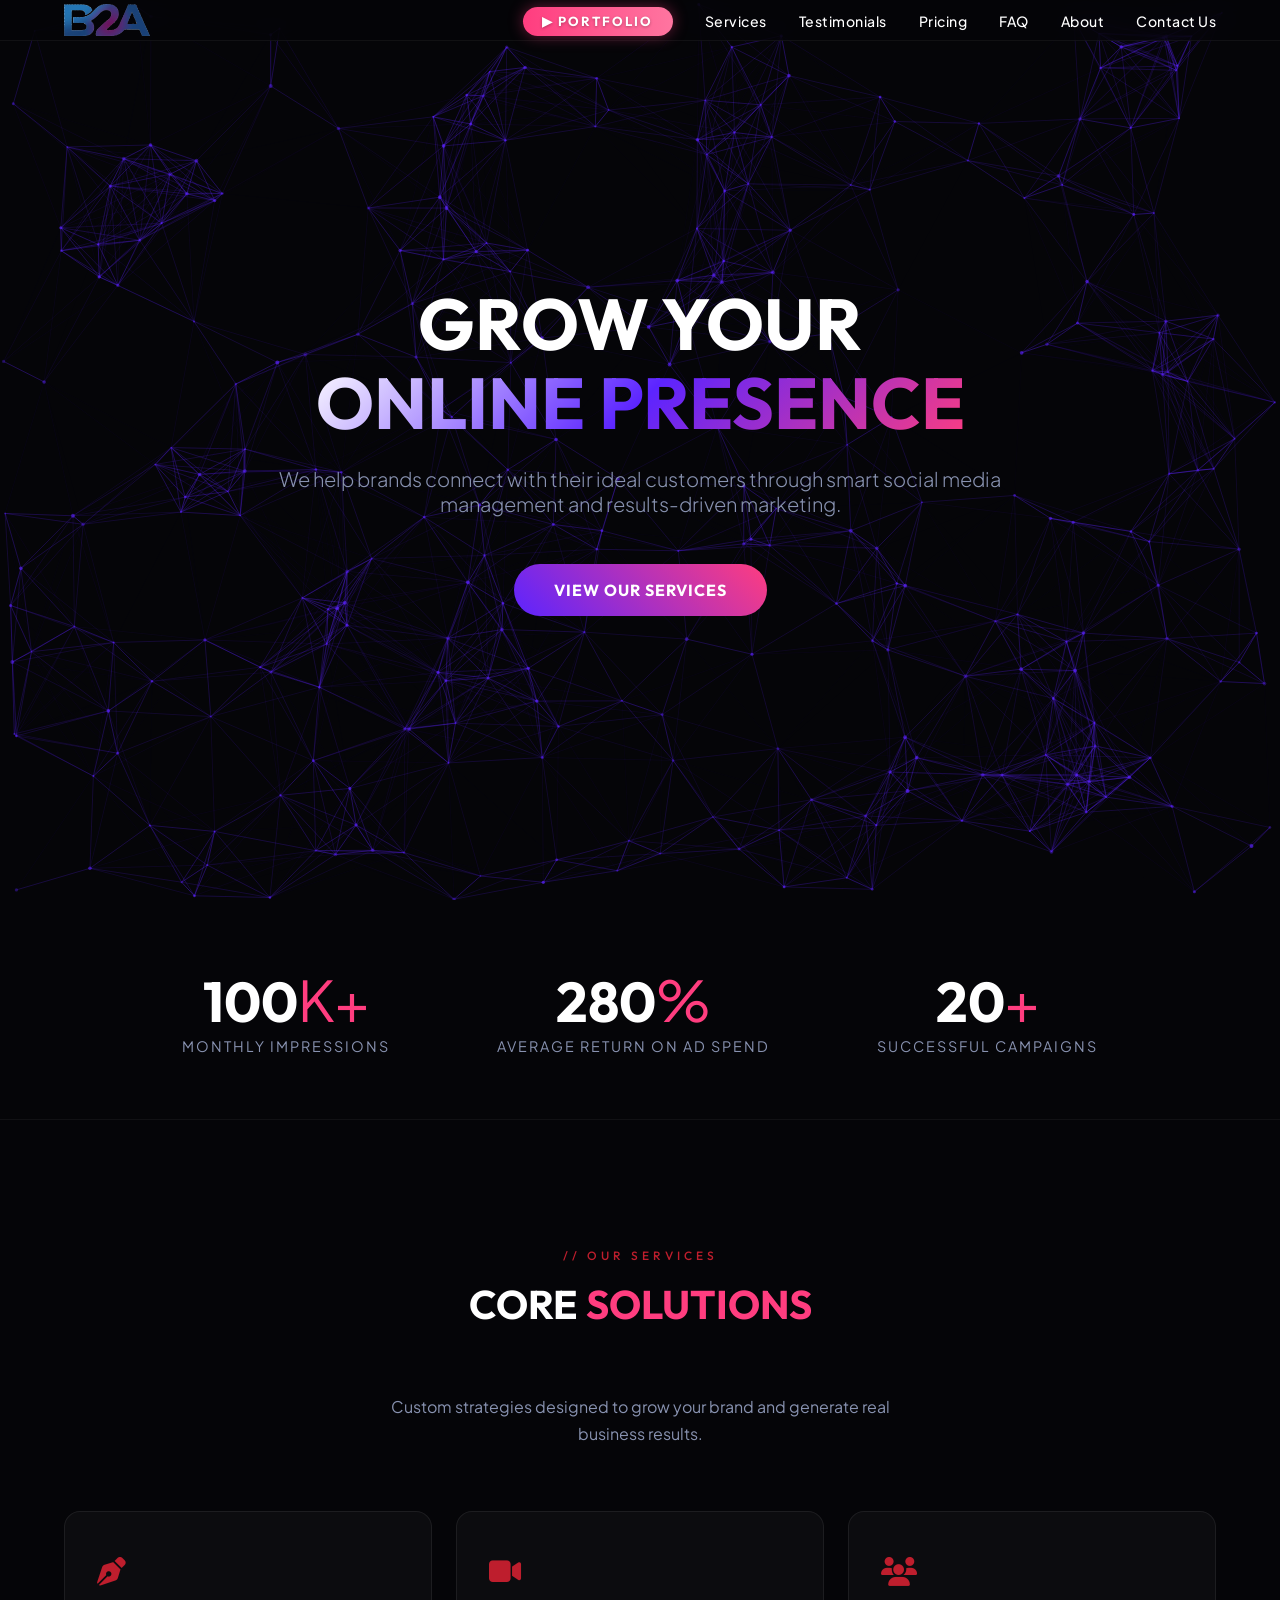
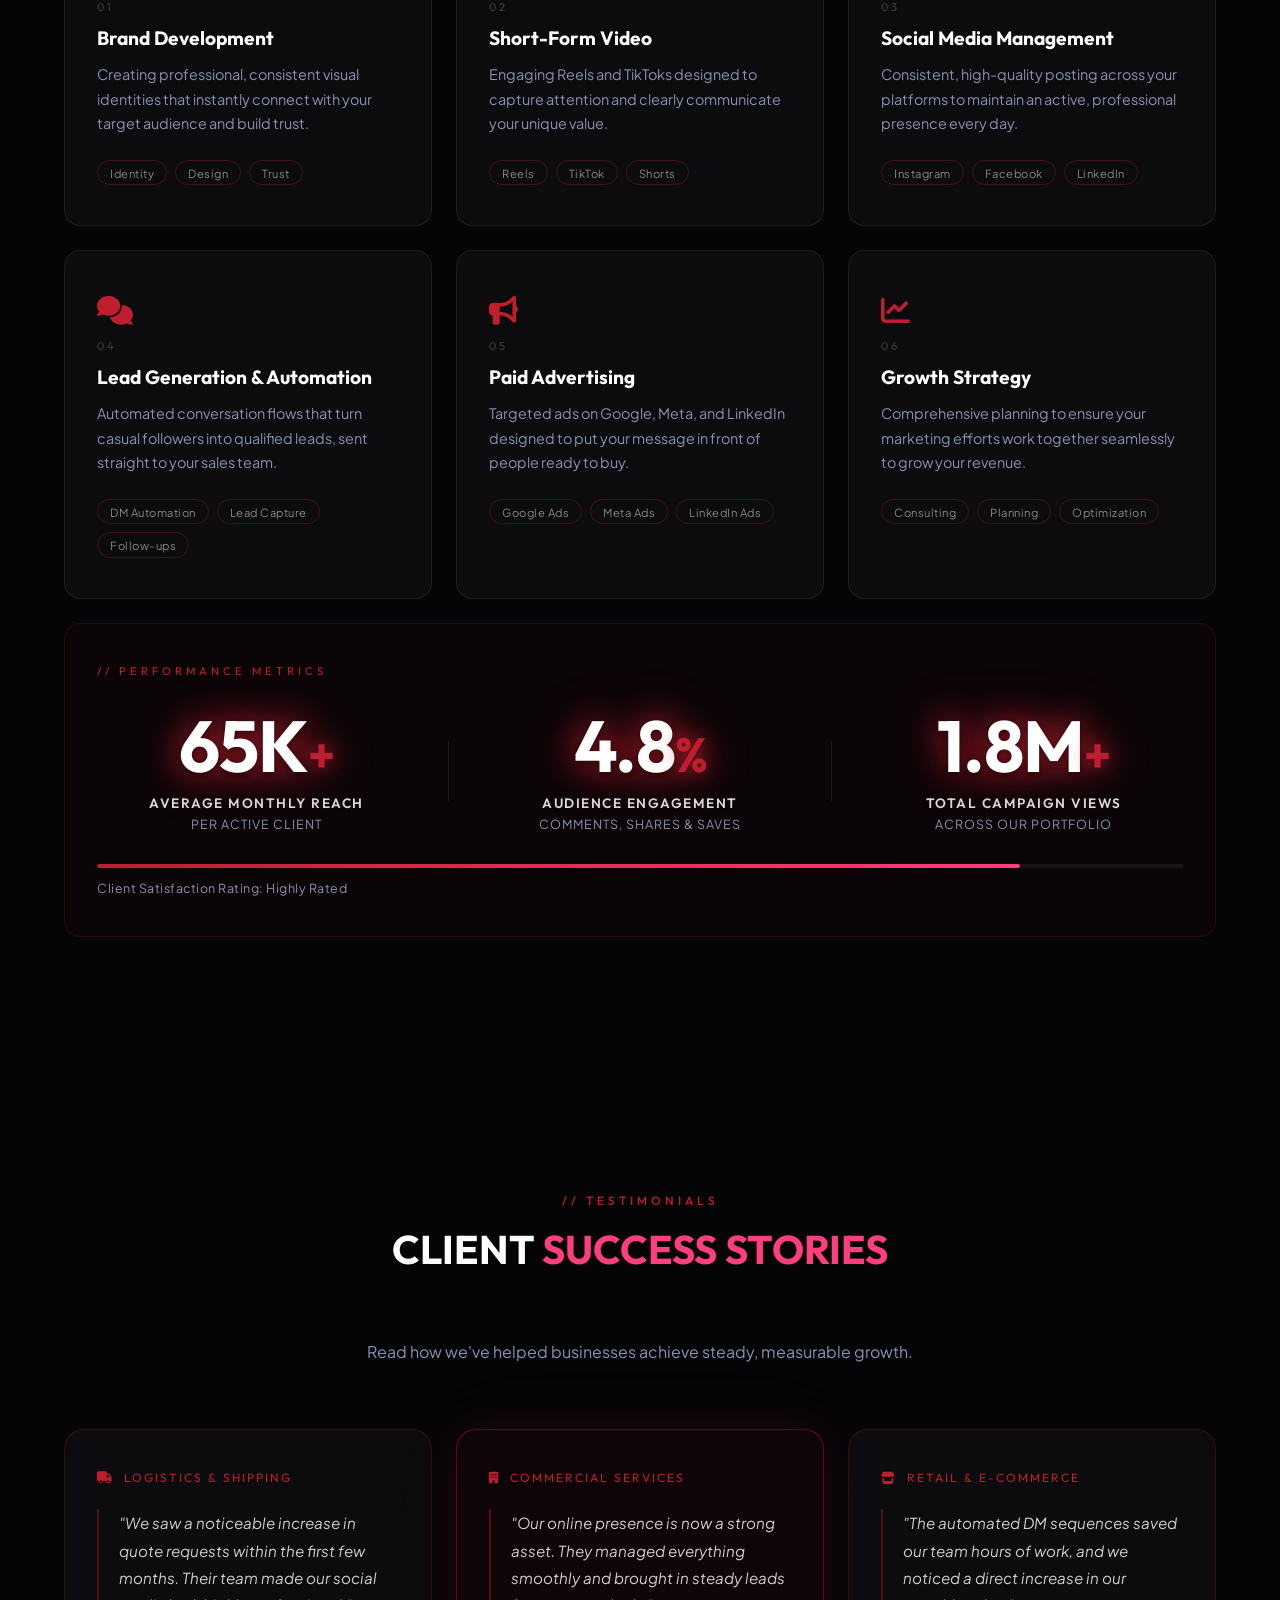
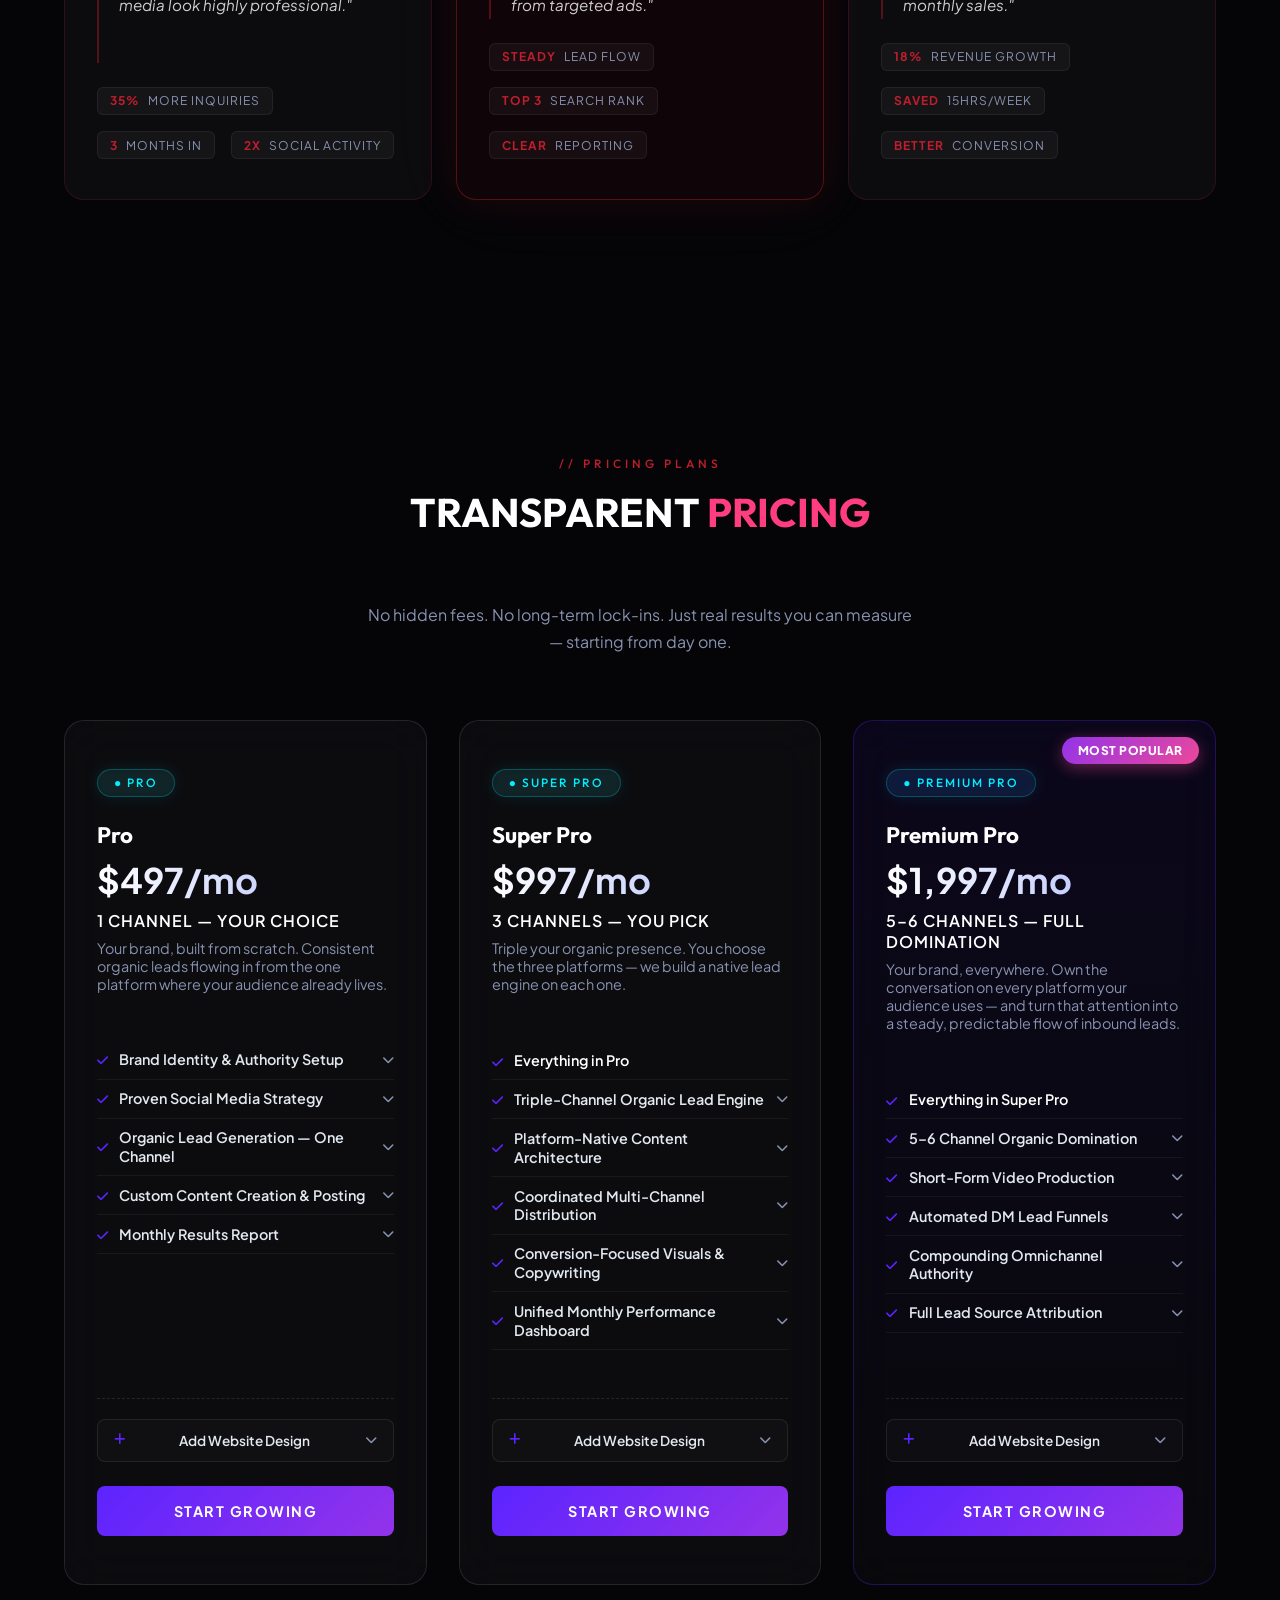
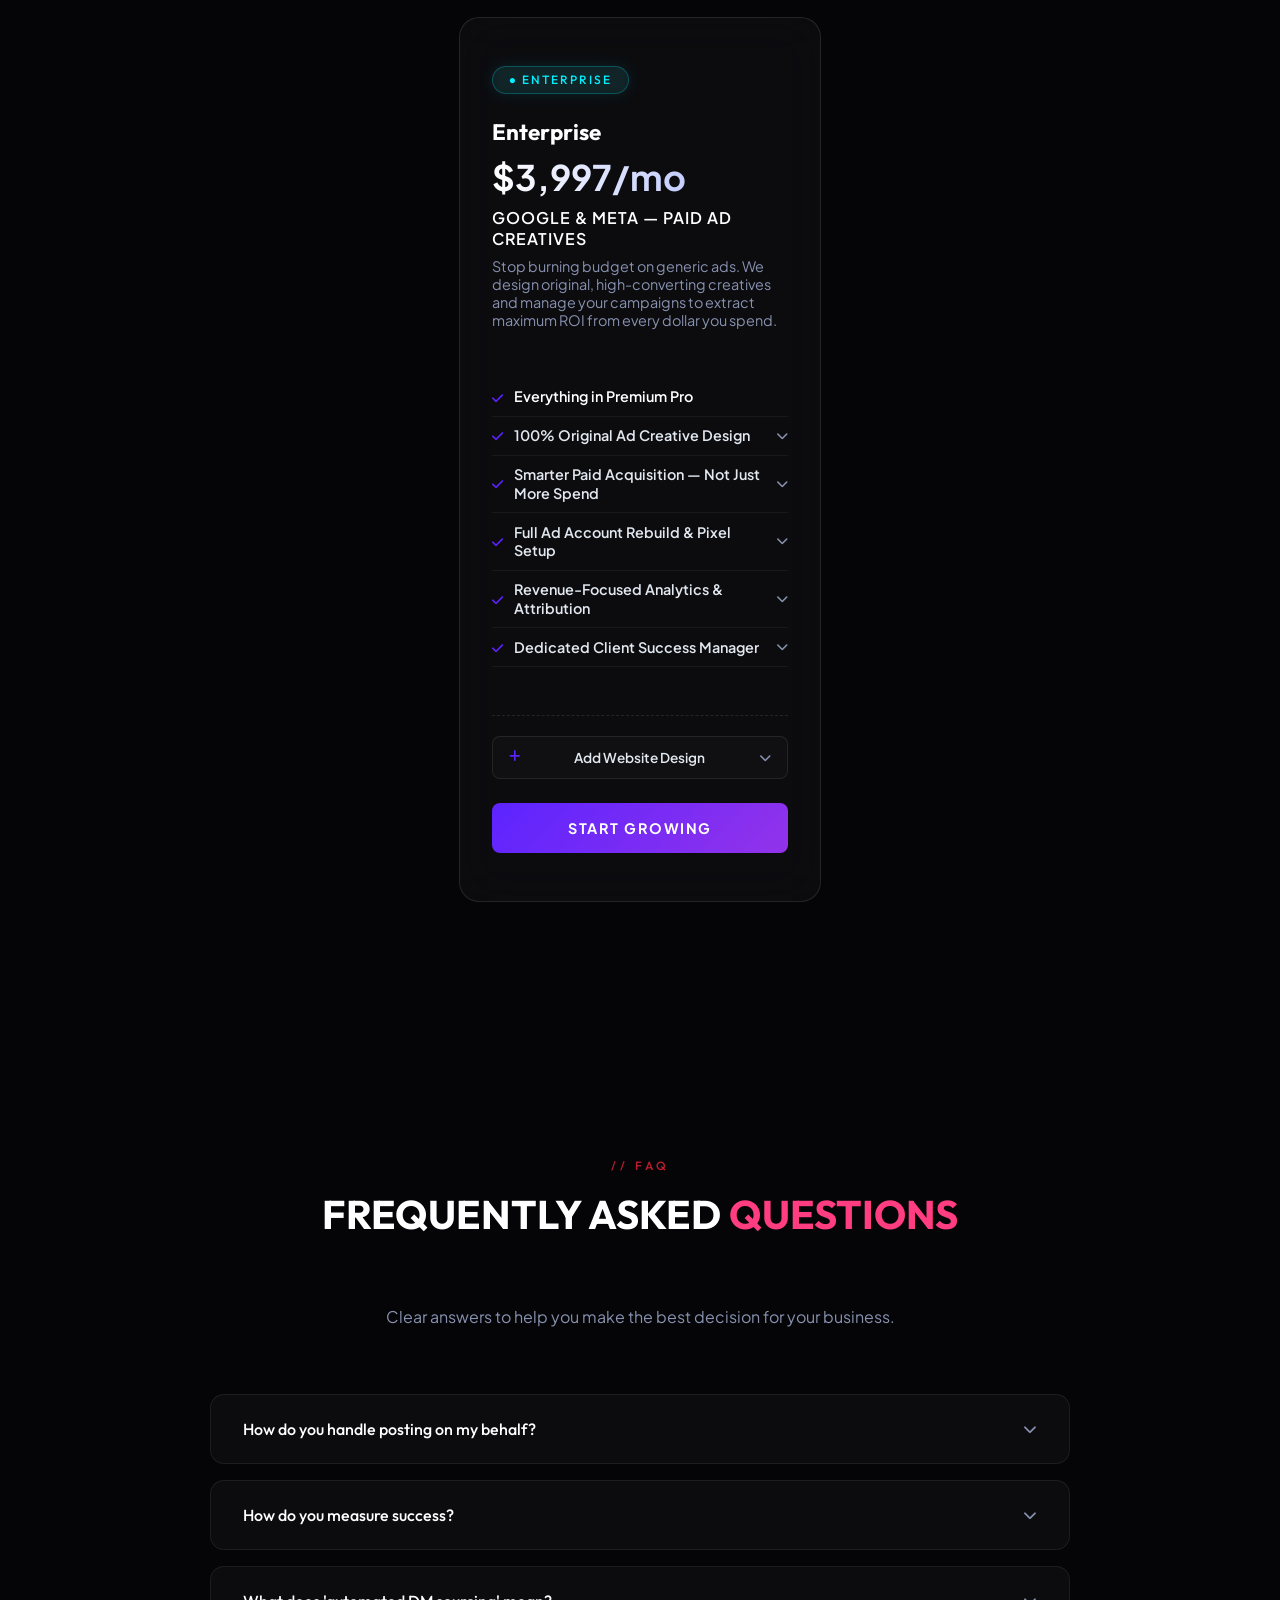
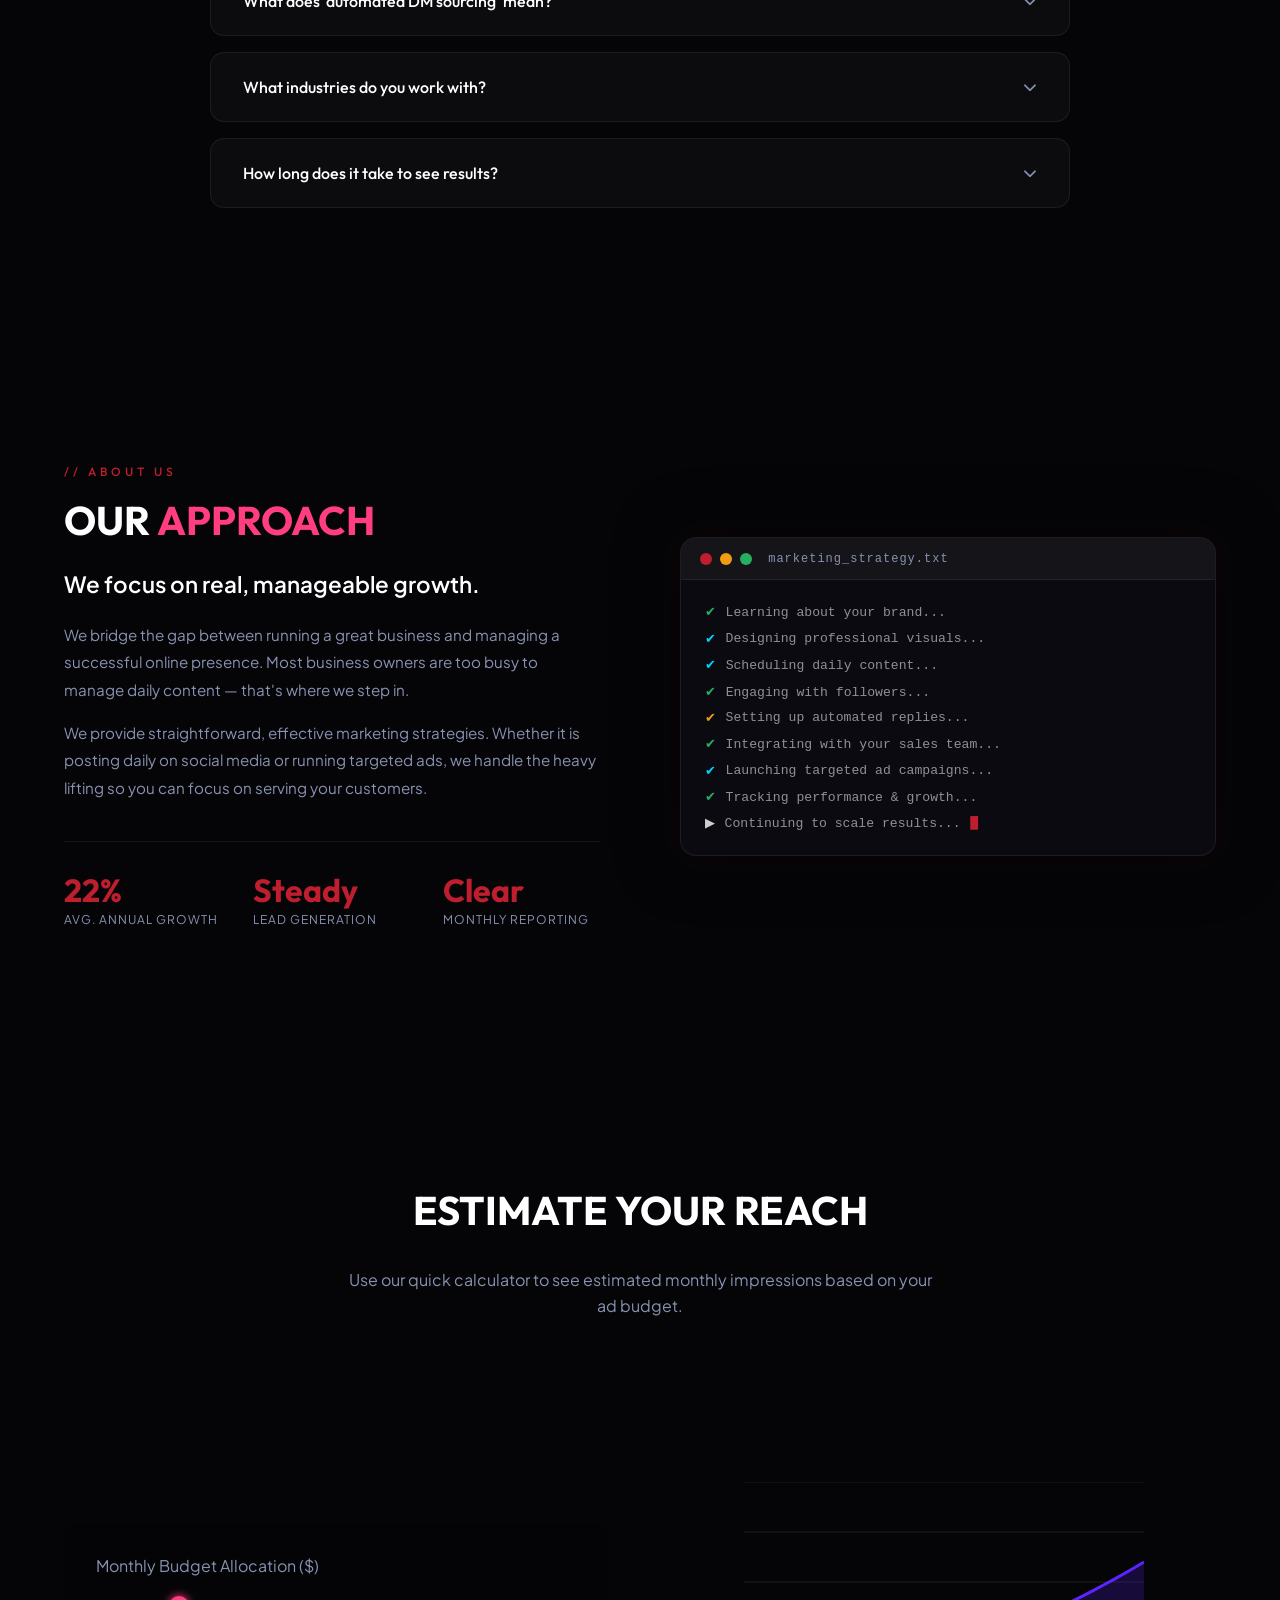
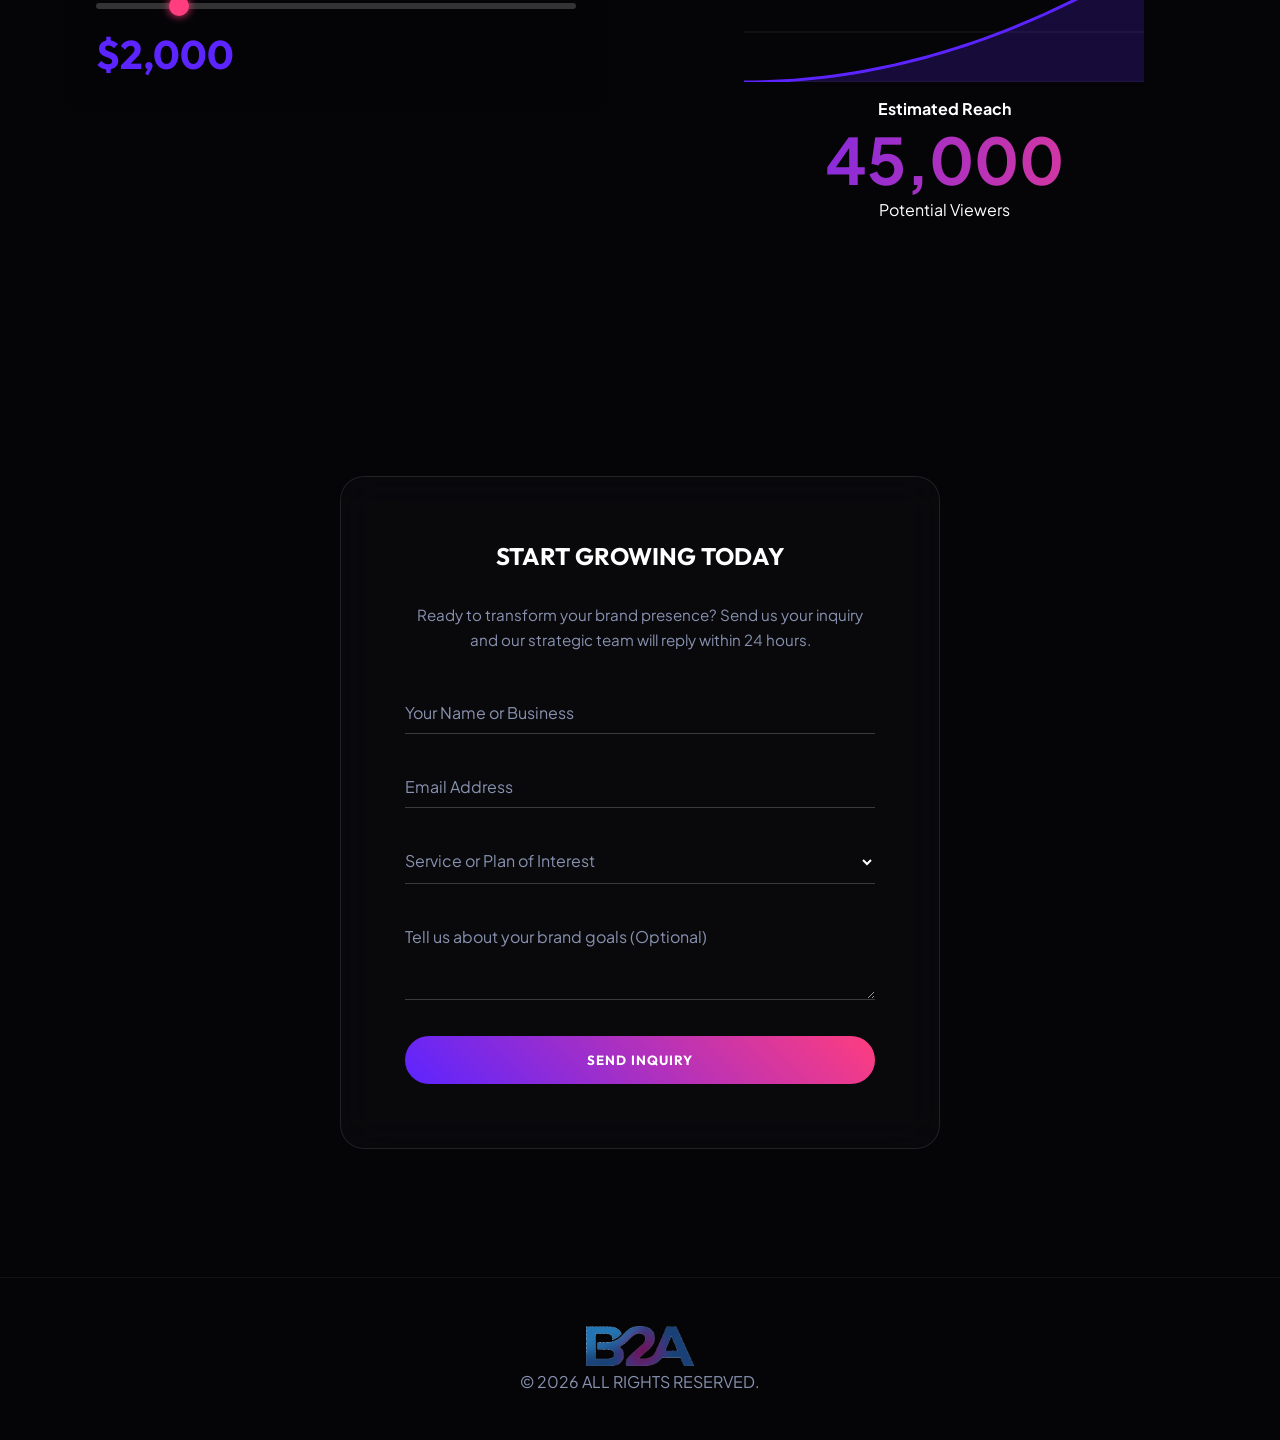
==== commit 8dbceb5e: "Connect contact form to brand2audience@gmail.com with AJAX submission, pre-selection CTAs and live f" ====
--- a/index.html
+++ b/index.html
@@ -312,7 +312,7 @@
                         <p>A professionally designed, conversion-focused website built to match your brand and turn visitors into leads. Includes up to 5 pages, mobile optimization, and contact form integration.</p>
                     </div>
                 </div>
-                <a href="#contact" class="cta-btn" style="text-align: center; text-decoration: none; display: block; box-sizing: border-box; margin-top: 1.5rem;">START GROWING</a>
+                <a href="#contact" onclick="selectPricingPlan('Pro')" class="cta-btn" style="text-align: center; text-decoration: none; display: block; box-sizing: border-box; margin-top: 1.5rem;">START GROWING</a>
             </div>
 
             <!-- Plan 2: SUPER PRO -->
@@ -382,7 +382,7 @@
                         <p>A fully custom, multi-page website designed to match your expanded brand presence across all three channels — optimized for SEO, lead capture, and mobile performance.</p>
                     </div>
                 </div>
-                <a href="#contact" class="cta-btn" style="text-align: center; text-decoration: none; display: block; box-sizing: border-box; margin-top: 1.5rem;">START GROWING</a>
+                <a href="#contact" onclick="selectPricingPlan('Super Pro')" class="cta-btn" style="text-align: center; text-decoration: none; display: block; box-sizing: border-box; margin-top: 1.5rem;">START GROWING</a>
             </div>
 
             <!-- Plan 3: PREMIUM PRO -->
@@ -453,7 +453,7 @@
                         <p>A premium, fully custom website built to anchor your omnichannel presence — with advanced lead capture forms, SEO optimization, and brand-aligned design across every page.</p>
                     </div>
                 </div>
-                <a href="#contact" class="cta-btn primary" style="text-align: center; text-decoration: none; display: block; box-sizing: border-box; margin-top: 1.5rem;">START GROWING</a>
+                <a href="#contact" onclick="selectPricingPlan('Premium Pro')" class="cta-btn primary" style="text-align: center; text-decoration: none; display: block; box-sizing: border-box; margin-top: 1.5rem;">START GROWING</a>
             </div>
 
             <!-- Plan 4: ENTERPRISE / PAID ADS -->
@@ -523,7 +523,7 @@
                         <p>Enterprise-grade website design built to serve as the central hub for your paid and organic campaigns — with custom landing pages, A/B test-ready layouts, CRM integrations, and full conversion tracking.</p>
                     </div>
                 </div>
-                <a href="#contact" class="cta-btn" style="text-align: center; text-decoration: none; display: block; box-sizing: border-box; margin-top: 1.5rem;">START GROWING</a>
+                <a href="#contact" onclick="selectPricingPlan('Enterprise')" class="cta-btn" style="text-align: center; text-decoration: none; display: block; box-sizing: border-box; margin-top: 1.5rem;">START GROWING</a>
             </div>
 
         </div>
@@ -677,16 +677,37 @@
     <section id="contact" class="section contact-section">
         <div class="contact-glass">
             <h2>START GROWING TODAY</h2>
-            <form>
+            <p style="text-align: center; color: var(--text-muted); margin-bottom: 2.5rem; font-size: 0.95rem; line-height: 1.6;">
+                Ready to transform your brand presence? Send us your inquiry and our strategic team will reply within 24 hours.
+            </p>
+            <form id="inquiry-form">
                 <div class="form-group">
-                    <input type="text" required placeholder=" ">
-                    <label>Your Name or Business</label>
+                    <input type="text" id="contact-name" name="name" required placeholder=" ">
+                    <label for="contact-name">Your Name or Business</label>
                 </div>
                 <div class="form-group">
-                    <input type="email" required placeholder=" ">
-                    <label>Email Address</label>
-                </div>
-                <button type="submit" class="primary-btn full-width">SEND MESSAGE</button>
+                    <input type="email" id="contact-email" name="email" required placeholder=" ">
+                    <label for="contact-email">Email Address</label>
+                </div>
+                <div class="form-group">
+                    <select id="contact-service" name="service" required>
+                        <option value="" disabled selected hidden></option>
+                        <option value="Pro ($497/mo)">Pro Plan ($497/mo — 1 Channel)</option>
+                        <option value="Super Pro ($997/mo)">Super Pro Plan ($997/mo — 3 Channels)</option>
+                        <option value="Premium Pro ($1,997/mo)">Premium Pro Plan ($1,997/mo — 5-6 Channels)</option>
+                        <option value="Enterprise ($3,997/mo)">Enterprise Plan ($3,997/mo — Paid Search &amp; Ads)</option>
+                        <option value="General Inquiry">General Strategic Consultation</option>
+                    </select>
+                    <label for="contact-service">Service or Plan of Interest</label>
+                </div>
+                <div class="form-group">
+                    <textarea id="contact-message" name="message" rows="3" placeholder=" "></textarea>
+                    <label for="contact-message">Tell us about your brand goals (Optional)</label>
+                </div>
+                <button type="submit" id="contact-submit-btn" class="primary-btn full-width">
+                    <span id="btn-text">SEND INQUIRY</span>
+                </button>
+                <div id="form-status" class="form-status"></div>
             </form>
         </div>
     </section>
--- a/style.css
+++ b/style.css
@@ -449,18 +449,34 @@
     margin-bottom: 2rem;
 }
 
-.form-group input {
+.form-group input,
+.form-group select,
+.form-group textarea {
     width: 100%;
     background: transparent;
     border: none;
     border-bottom: 1px solid rgba(255, 255, 255, 0.2);
     padding: 10px 0;
     color: white;
-    font-size: 1.1rem;
+    font-size: 1.05rem;
     outline: none;
-}
-
-.form-group input:focus {
+    font-family: inherit;
+    transition: border-color 0.3s;
+}
+
+.form-group select {
+    cursor: pointer;
+}
+
+.form-group select option {
+    background: #0d0a1a;
+    color: #ffffff;
+    padding: 10px;
+}
+
+.form-group input:focus,
+.form-group select:focus,
+.form-group textarea:focus {
     border-color: var(--primary);
 }
 
@@ -474,7 +490,11 @@
 }
 
 .form-group input:focus~label,
-.form-group input:not(:placeholder-shown)~label {
+.form-group input:not(:placeholder-shown)~label,
+.form-group select:focus~label,
+.form-group select:valid~label,
+.form-group textarea:focus~label,
+.form-group textarea:not(:placeholder-shown)~label {
     top: -20px;
     font-size: 0.8rem;
     color: var(--primary);
@@ -482,6 +502,31 @@
 
 .full-width {
     width: 100%;
+}
+
+.form-status {
+    margin-top: 1.5rem;
+    padding: 1rem 1.25rem;
+    border-radius: 12px;
+    text-align: center;
+    font-size: 0.95rem;
+    line-height: 1.5;
+    font-weight: 500;
+    display: none;
+}
+
+.form-status.success {
+    display: block;
+    background: rgba(39, 174, 96, 0.15);
+    border: 1px solid rgba(39, 174, 96, 0.4);
+    color: #2ecc71;
+}
+
+.form-status.error {
+    display: block;
+    background: rgba(235, 87, 87, 0.15);
+    border: 1px solid rgba(235, 87, 87, 0.4);
+    color: #eb5757;
 }
 
 footer {
@@ -1763,4 +1808,84 @@
     .nav-links.open {
         display: flex;
     }
+
+    .section {
+        padding: 4rem 5%;
+    }
+
+    .section-title {
+        font-size: 1.8rem;
+        margin-bottom: 2rem;
+    }
+
+    .glass-nav {
+        padding: 0.5rem 4%;
+    }
+
+    .glass-nav .logo img {
+        height: 28px !important;
+    }
+
+    .hero-content h1 {
+        font-size: 2.1rem;
+        line-height: 1.2;
+    }
+
+    .hero-content p.subtitle {
+        font-size: 0.95rem;
+    }
+
+    .stats-bar {
+        flex-direction: column;
+        gap: 2rem;
+        padding: 2.5rem 5%;
+        align-items: center;
+    }
+
+    .stat-item .number,
+    .stat-item .suffix {
+        font-size: 2.5rem;
+    }
+
+    .stat-item .label {
+        font-size: 0.75rem;
+        letter-spacing: 1.5px;
+    }
+
+    .grid-3 {
+        grid-template-columns: 1fr;
+        gap: 1.5rem;
+    }
+
+    .pricing-card {
+        padding: 2rem 1.25rem;
+    }
+
+    .corner-ribbon {
+        font-size: 0.65rem;
+        padding: 5px 35px;
+        top: 20px;
+        right: -35px;
+    }
+
+    .carousel-container {
+        height: 440px;
+    }
+
+    .carousel-item {
+        width: 85vw;
+        max-width: 320px;
+        height: 400px;
+    }
+}
+
+@media (max-width: 480px) {
+    .hero-content h1 {
+        font-size: 1.75rem;
+    }
+
+    .stat-item .number,
+    .stat-item .suffix {
+        font-size: 2.1rem;
+    }
 }
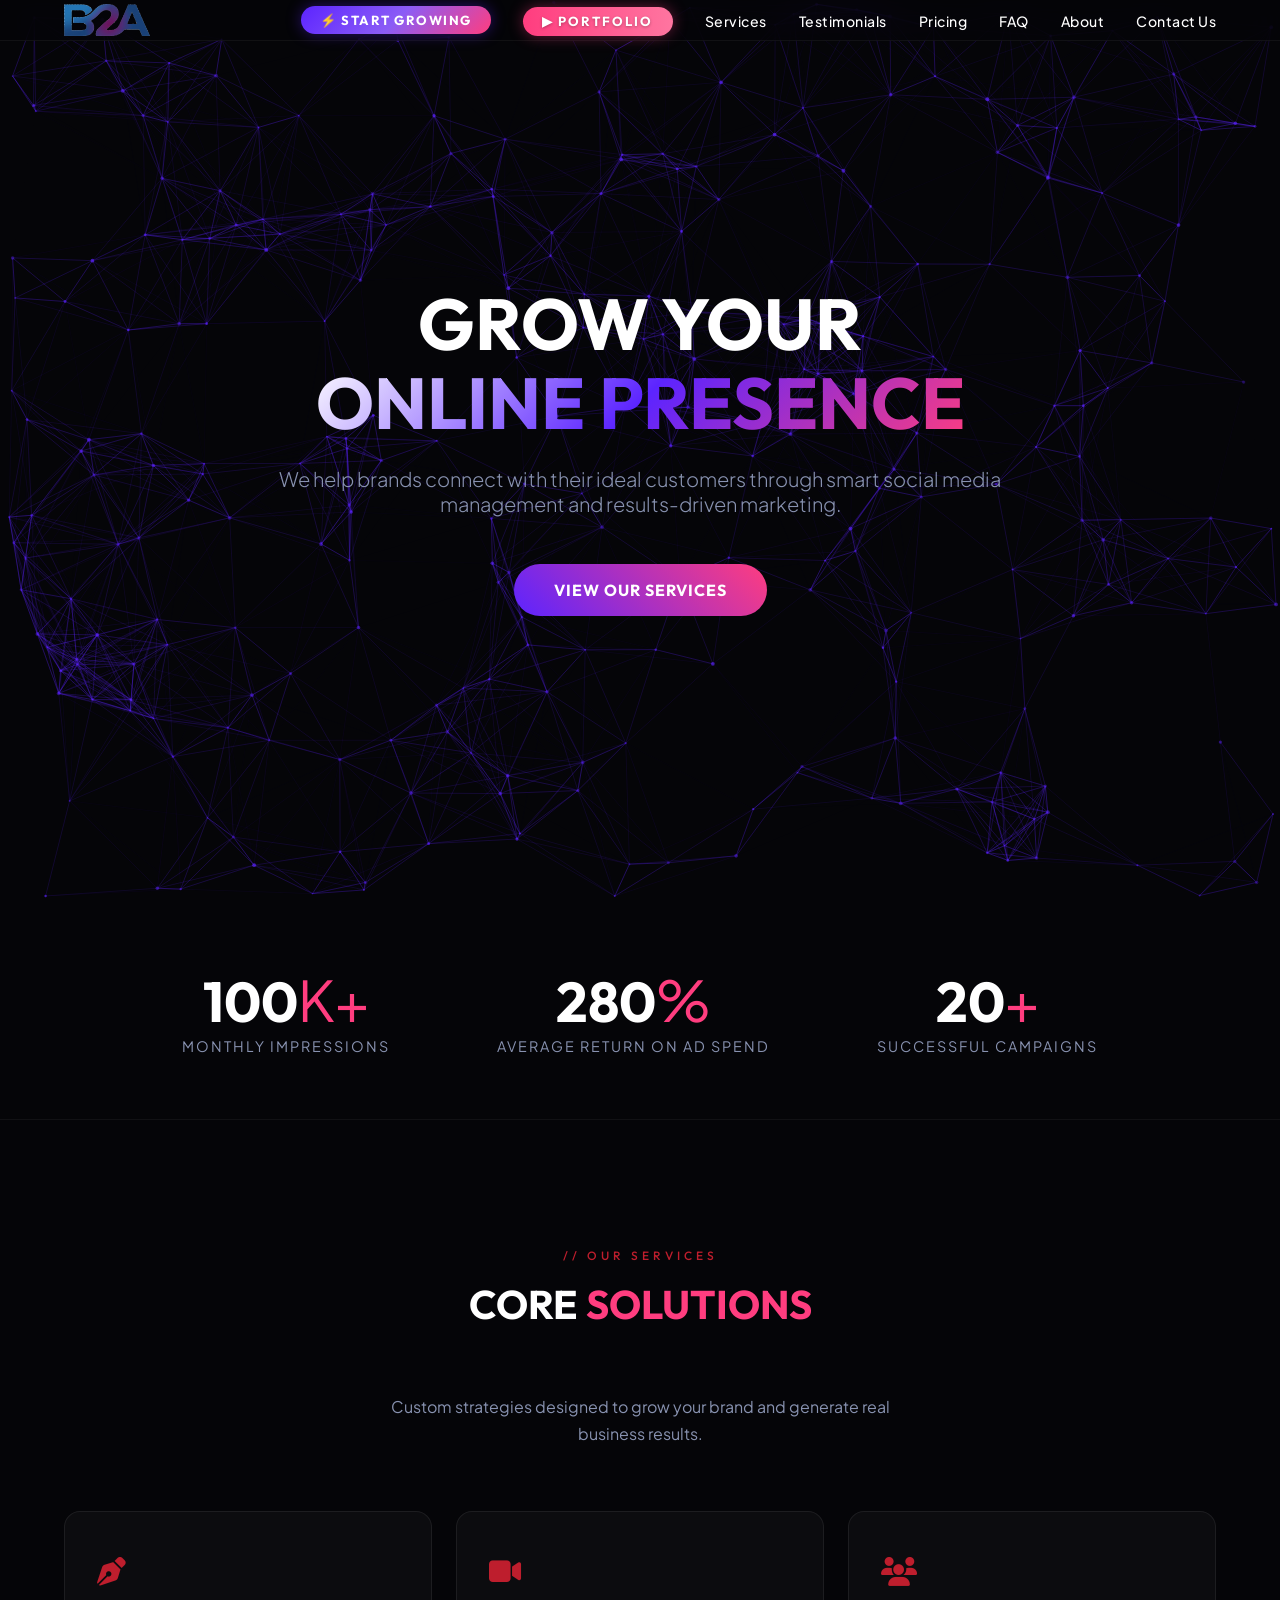
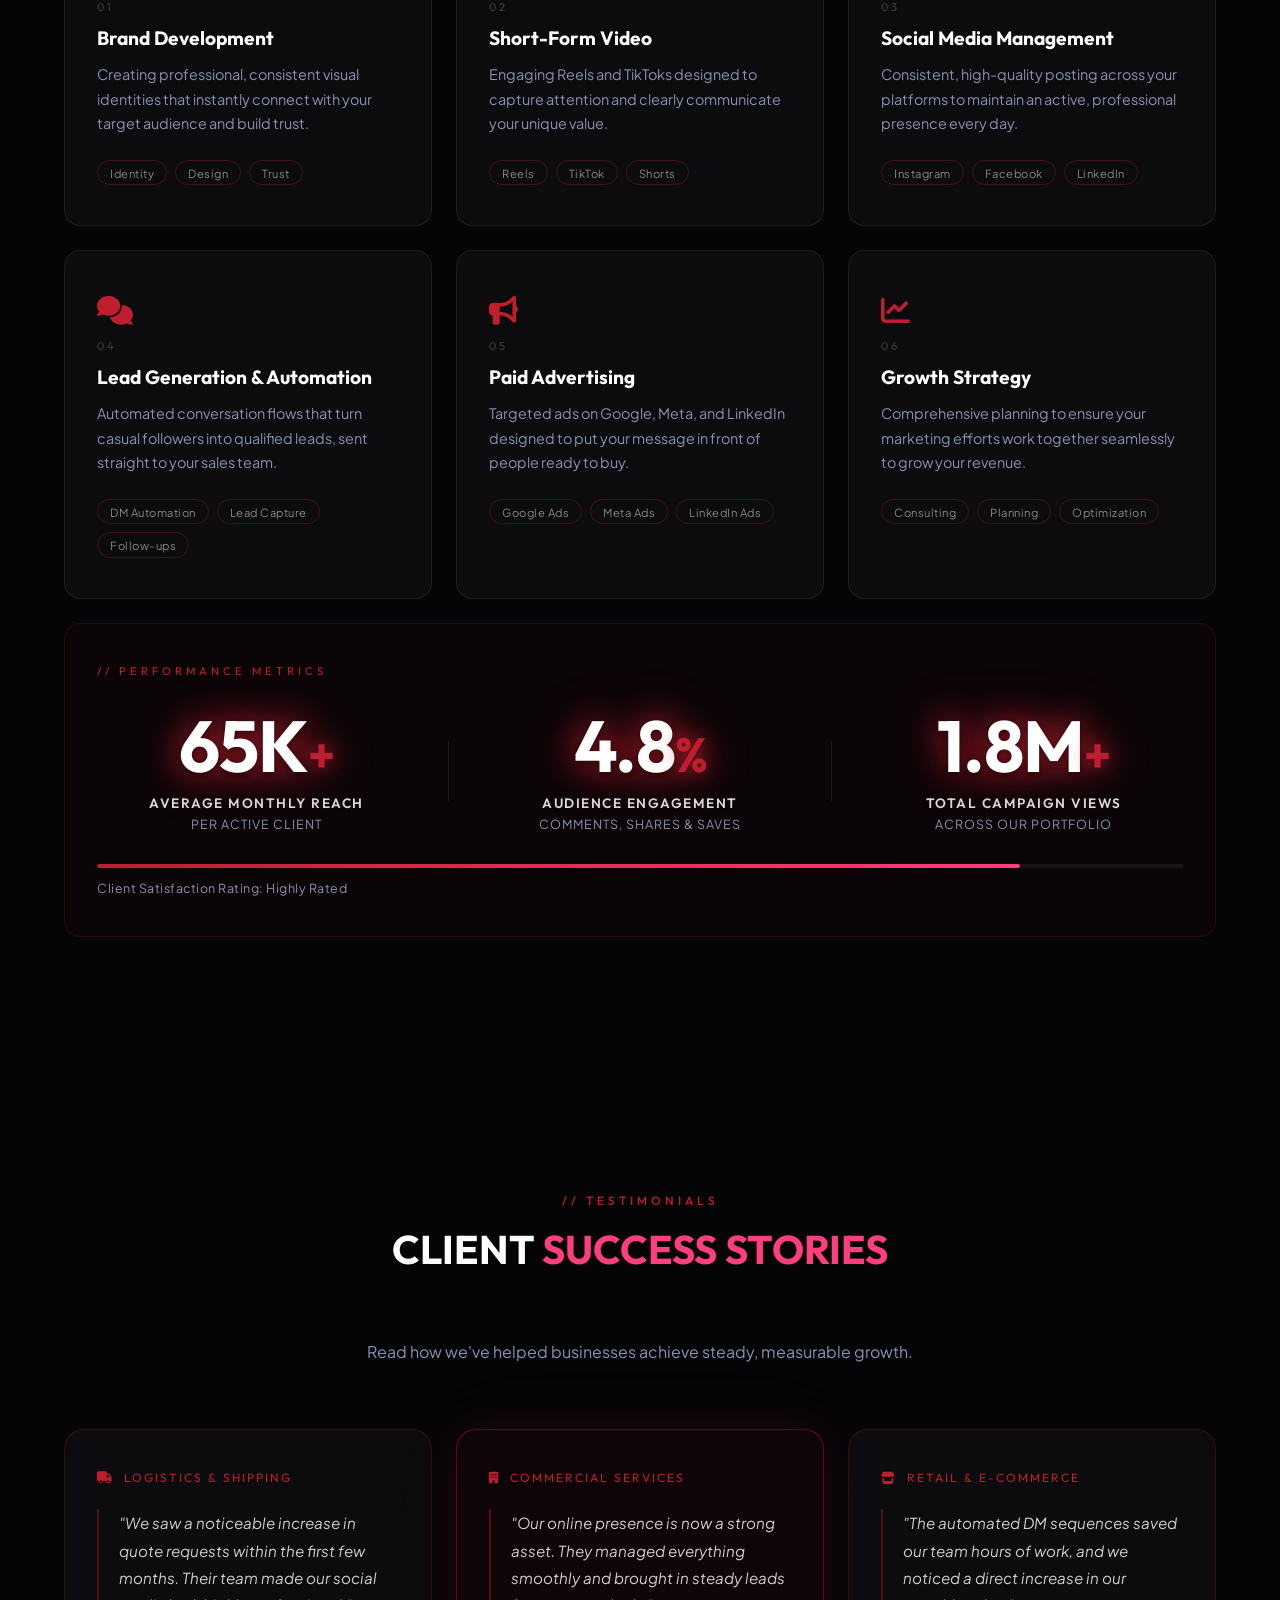
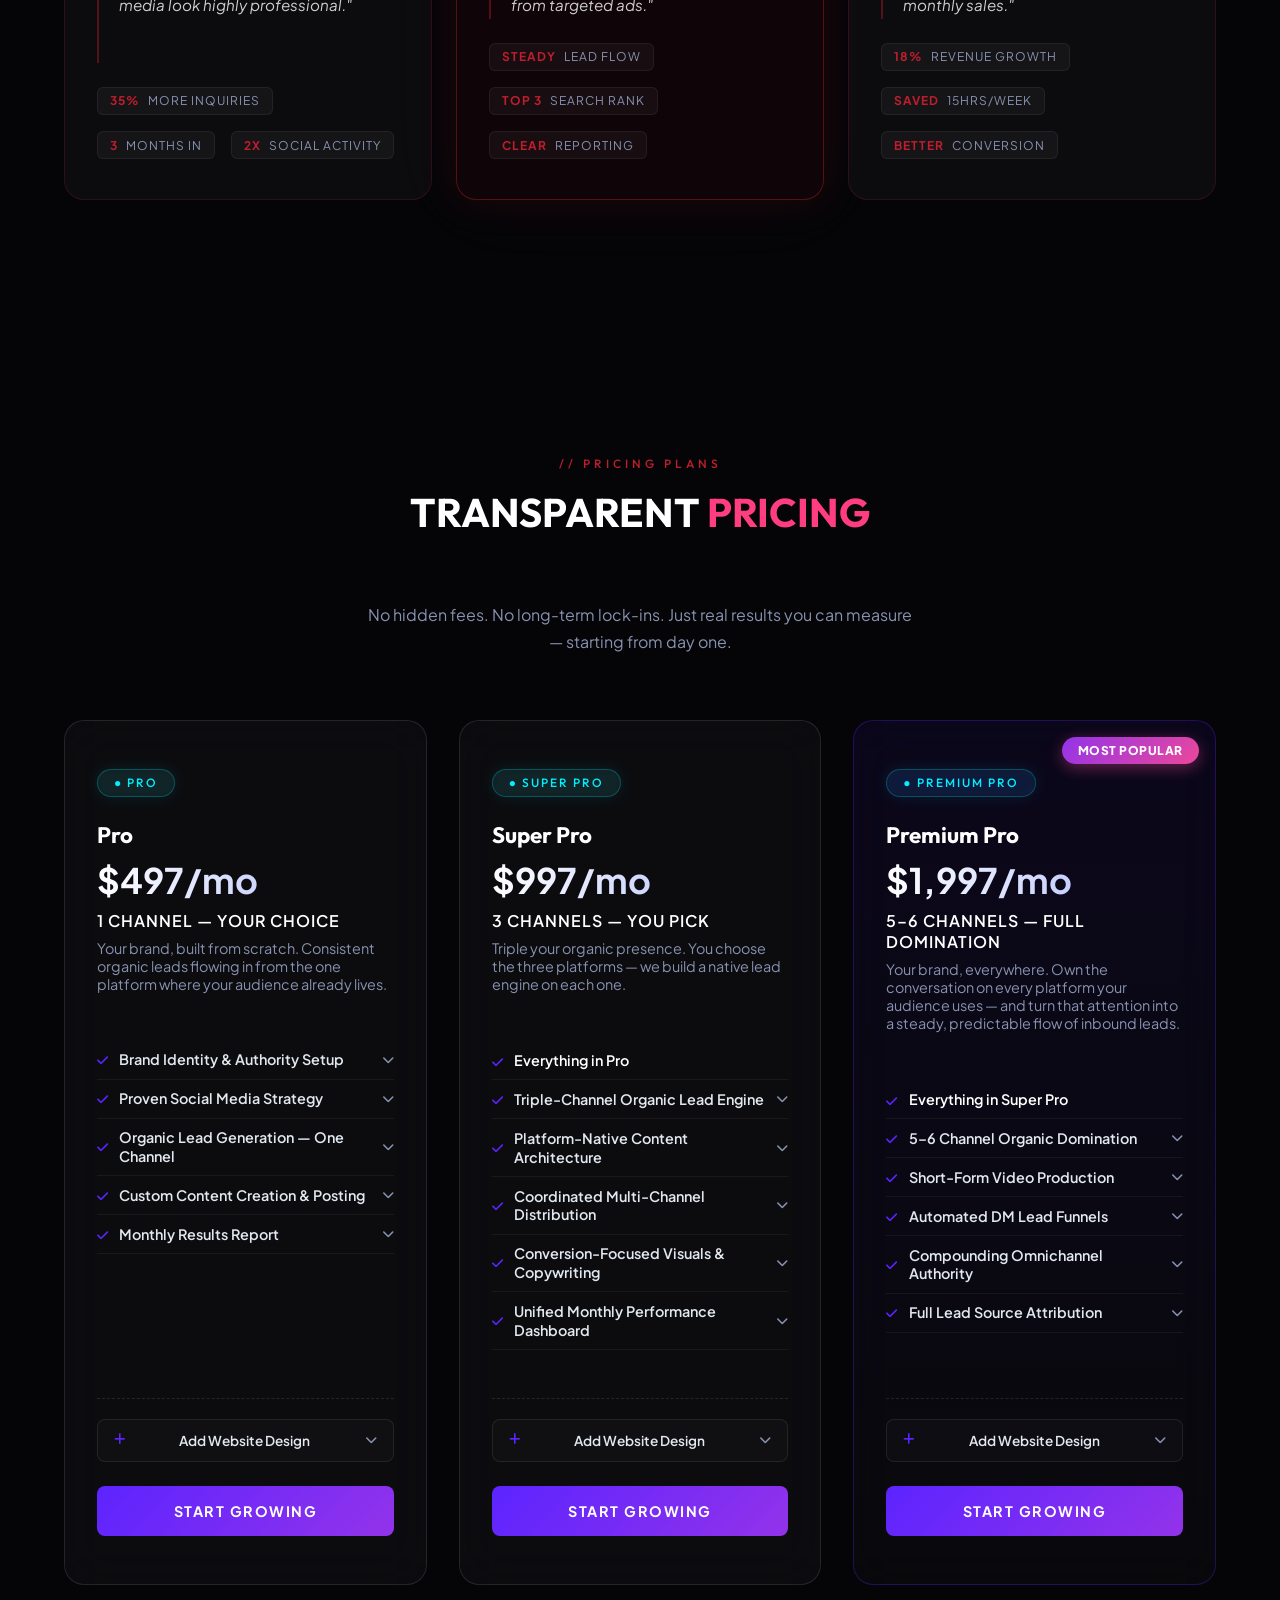
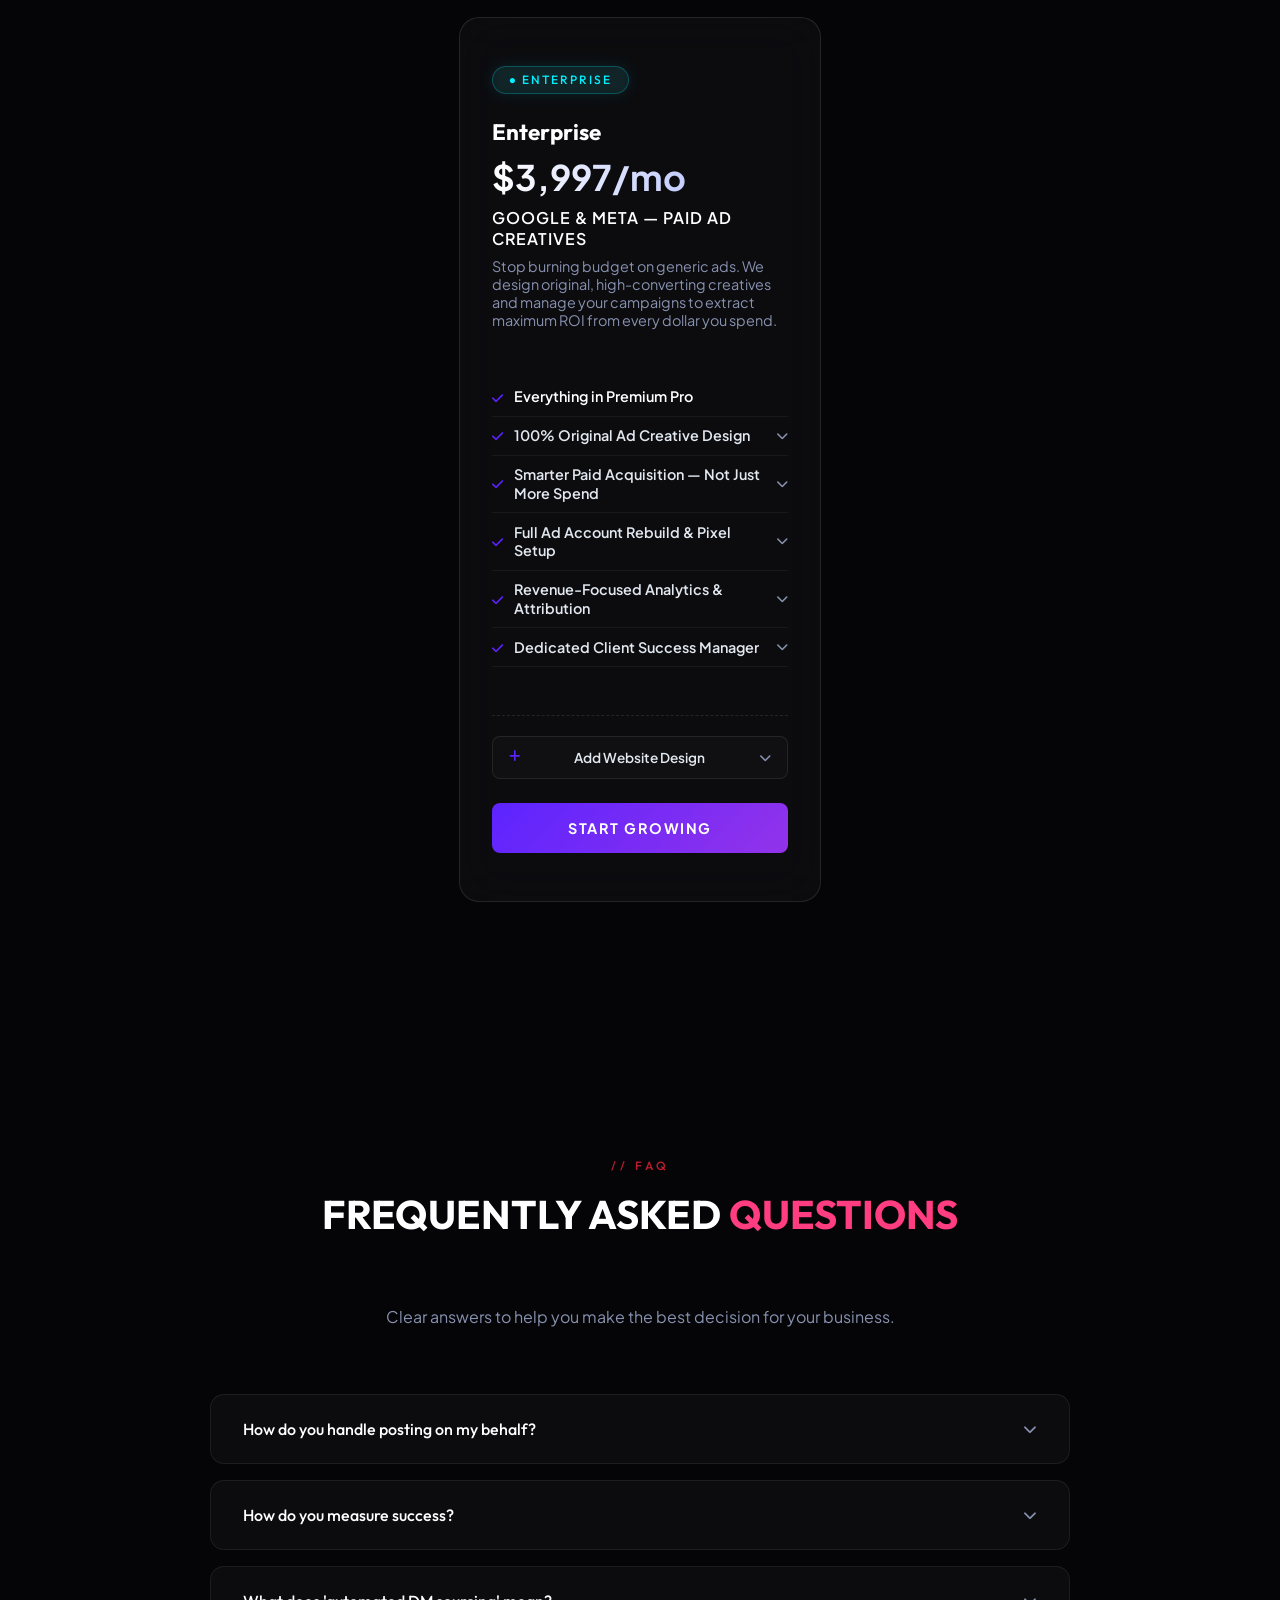
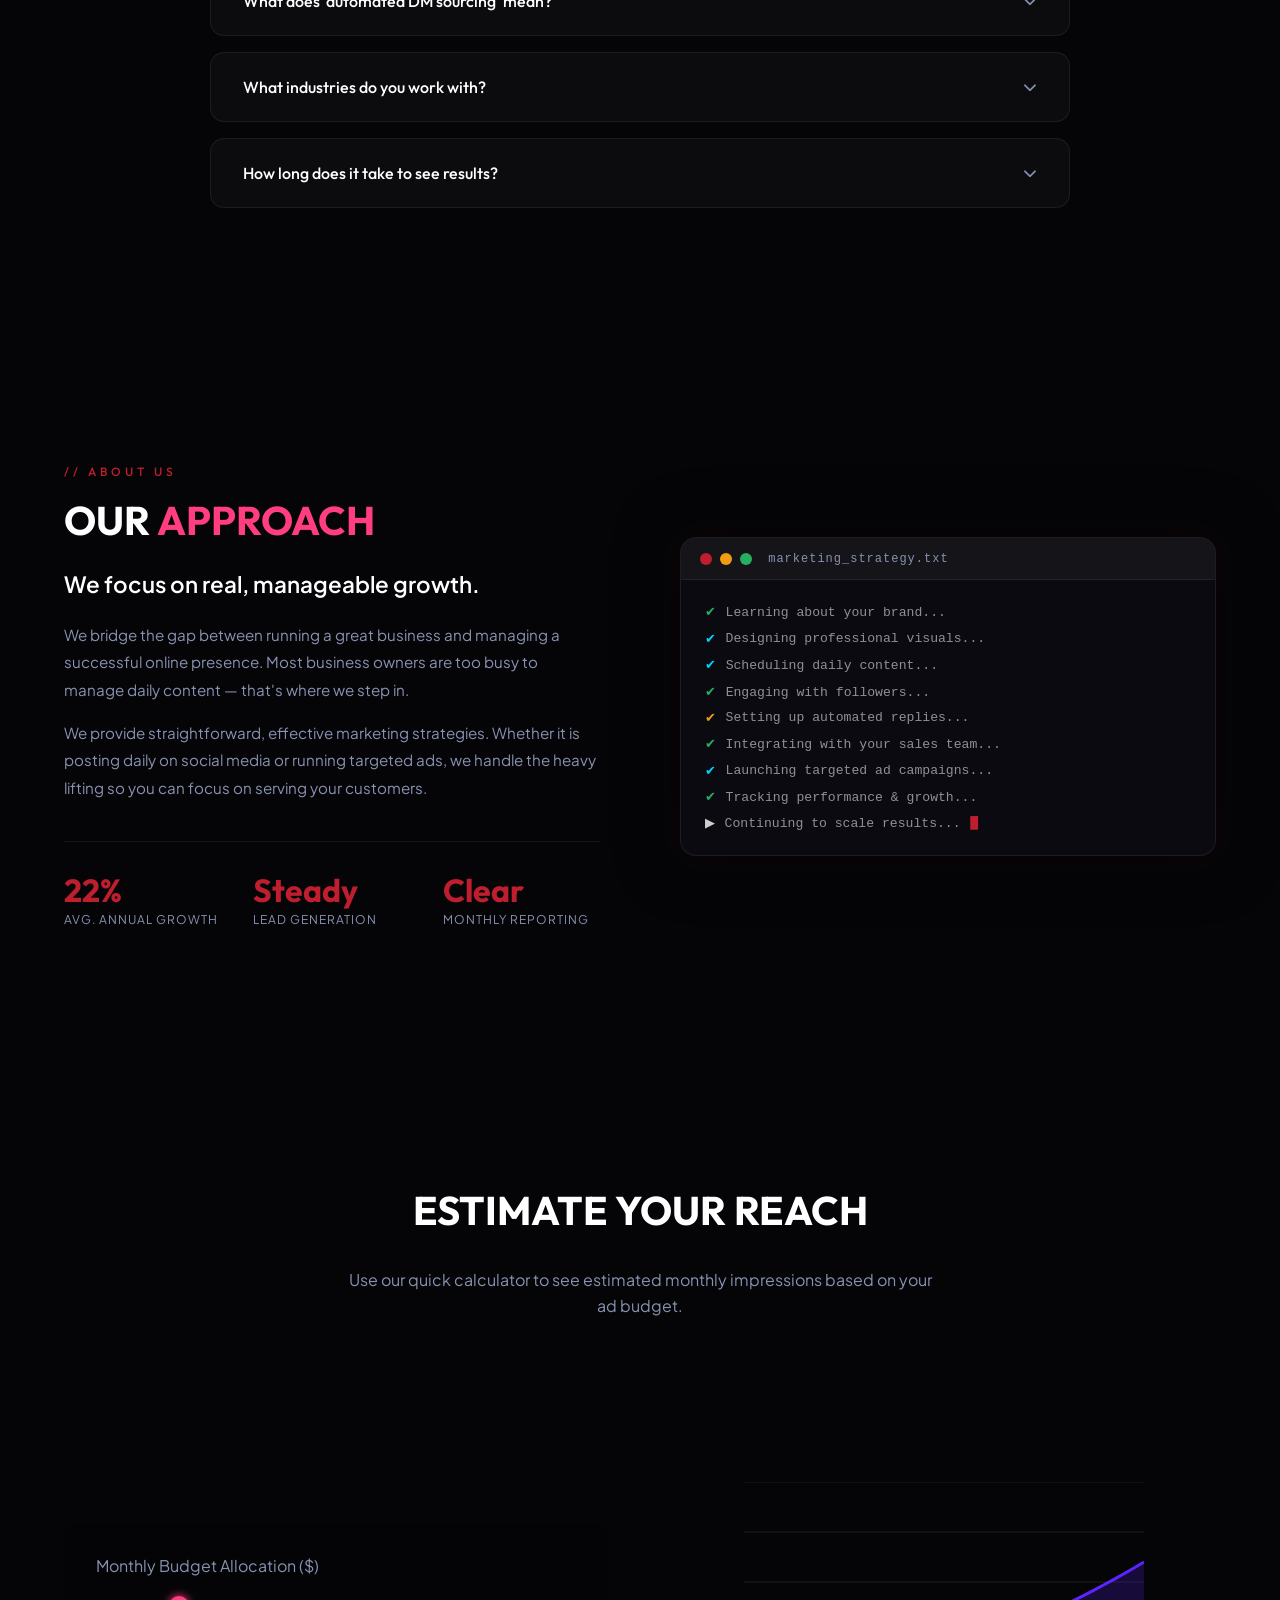
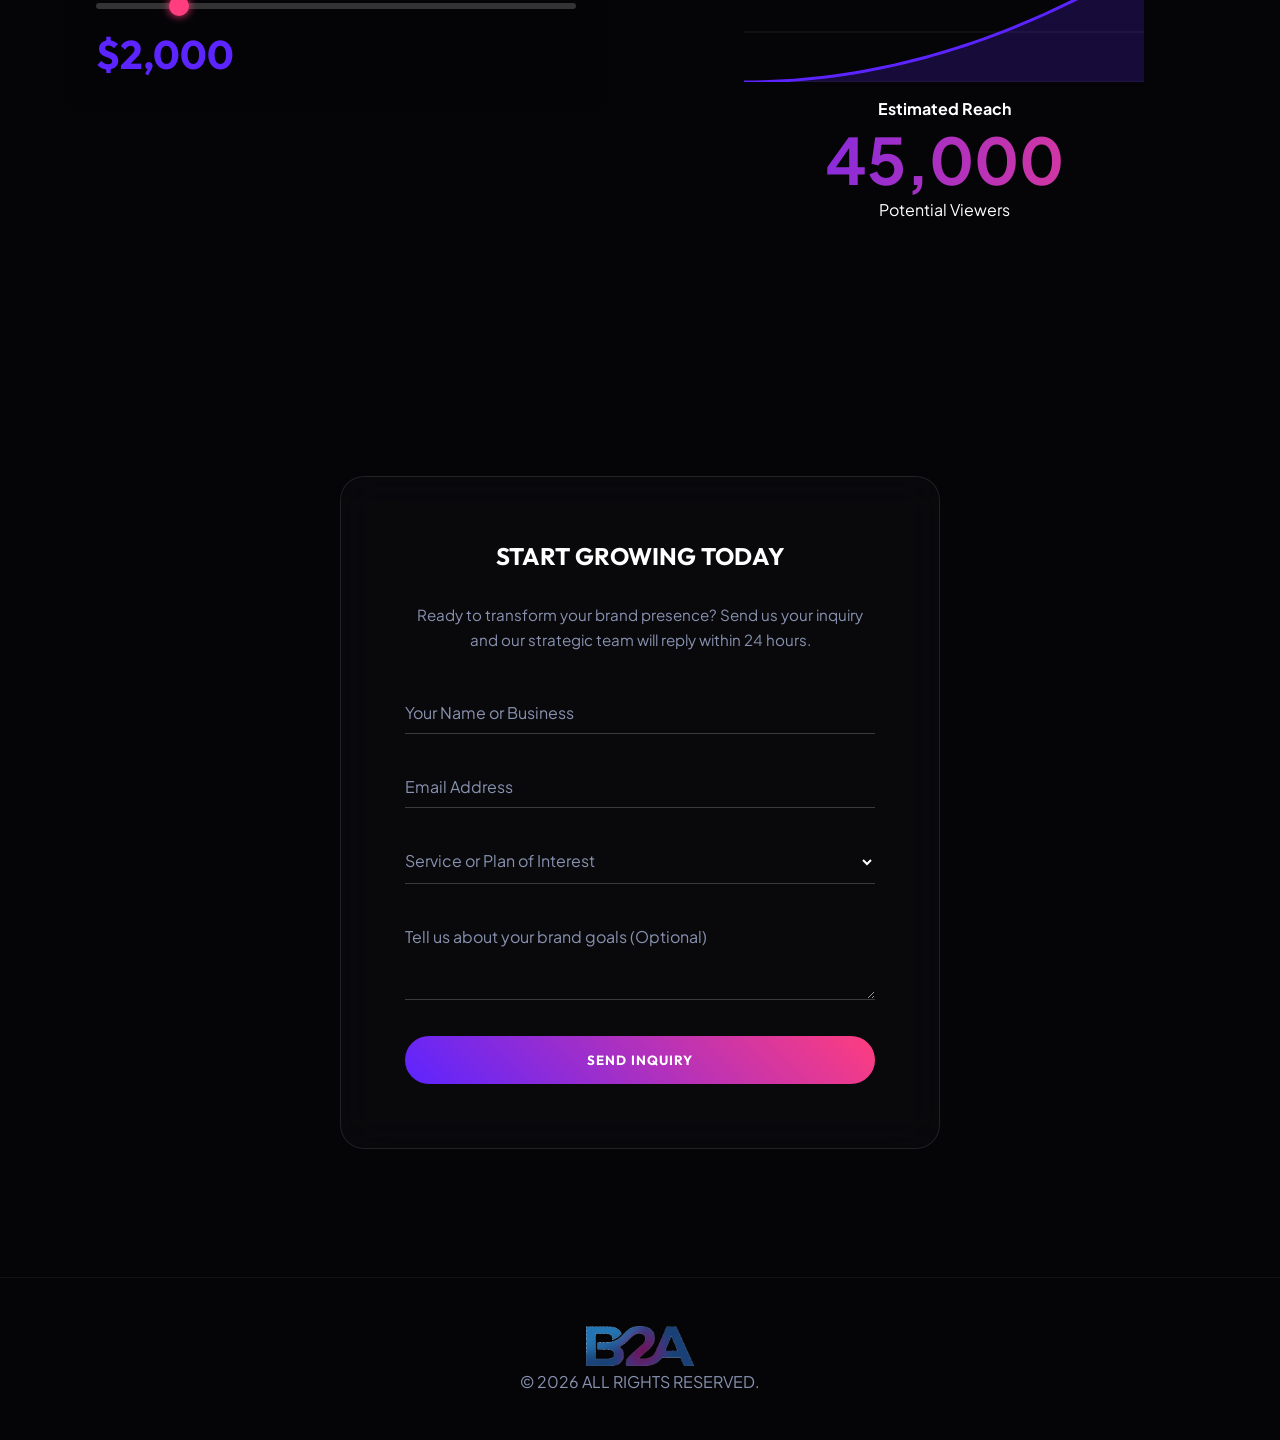
==== commit aa5d4334: "Add START GROWING CTA button to navigation bar before PORTFOLIO button" ====
--- a/index.html
+++ b/index.html
@@ -25,6 +25,7 @@
             <img src="images/b2a-clean.png" alt="Brand To Audience Logo" style="height: 32px; object-fit: contain;">
         </a>
         <ul class="nav-links">
+            <li><a href="#contact" onclick="selectPricingPlan('Pro')" class="nav-start-btn">⚡ START GROWING</a></li>
             <li><a href="portfolio.html" class="nav-portfolio">&#9654; PORTFOLIO</a></li>
             <li><a href="#capabilities">Services</a></li>
             <li><a href="#testimonials">Testimonials</a></li>
--- a/style.css
+++ b/style.css
@@ -169,6 +169,30 @@
     box-shadow: 0 0 25px rgba(255, 61, 127, 0.6), 0 0 50px rgba(255, 61, 127, 0.3) !important;
 }
 
+/* START GROWING — Electric gradient nav CTA */
+.nav-start-btn {
+    color: #fff !important;
+    font-family: var(--font-head) !important;
+    font-weight: 700 !important;
+    font-size: 0.82rem !important;
+    letter-spacing: 1.5px !important;
+    text-transform: uppercase;
+    padding: 0.4rem 1.2rem !important;
+    border-radius: 50px;
+    background: linear-gradient(135deg, var(--primary), #8b5cf6, var(--secondary));
+    box-shadow: 0 0 15px rgba(92, 36, 255, 0.4);
+    transition: transform 0.3s ease, box-shadow 0.3s ease !important;
+    display: inline-flex;
+    align-items: center;
+    gap: 6px;
+    text-decoration: none;
+}
+
+.nav-start-btn:hover {
+    transform: translateY(-2px) scale(1.04);
+    box-shadow: 0 0 25px rgba(92, 36, 255, 0.7), 0 0 40px rgba(255, 61, 127, 0.4) !important;
+}
+
 @keyframes portfolio-flow {
     0% {
         background-position: 0% 50%;
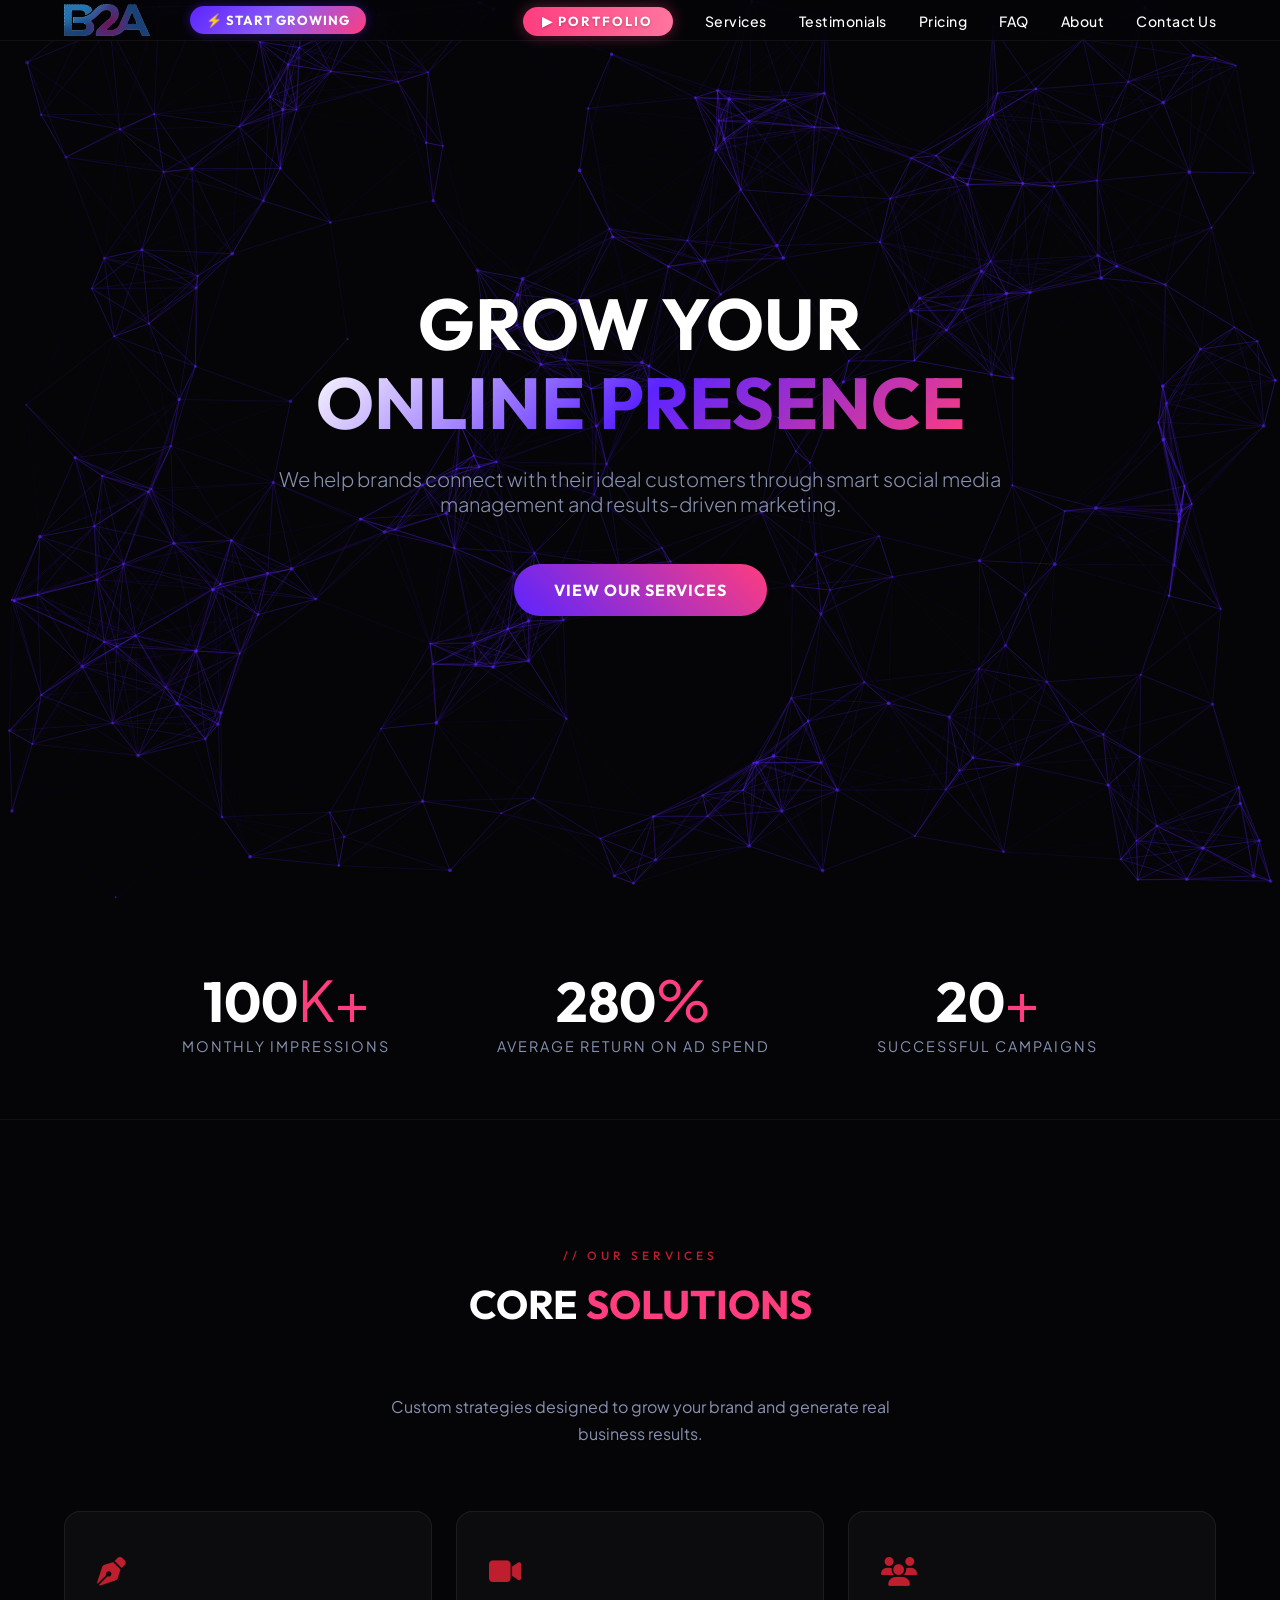
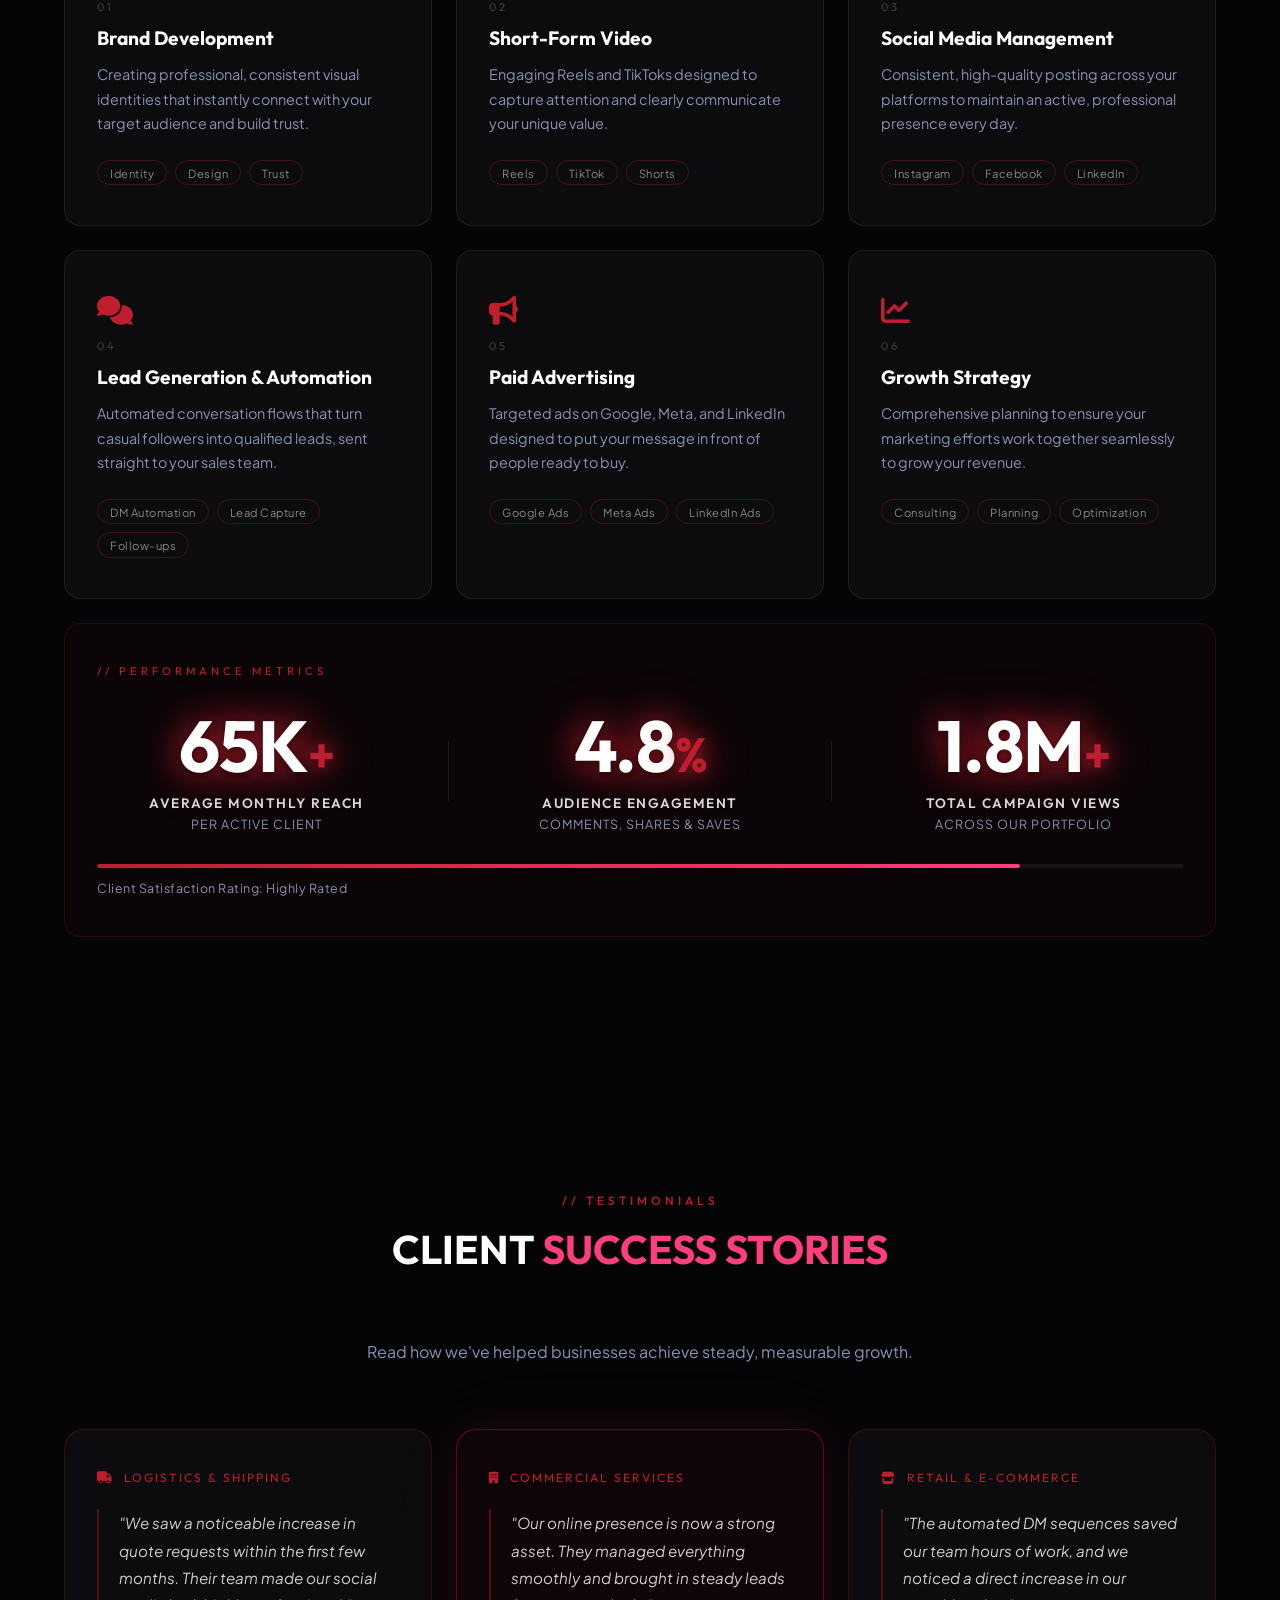
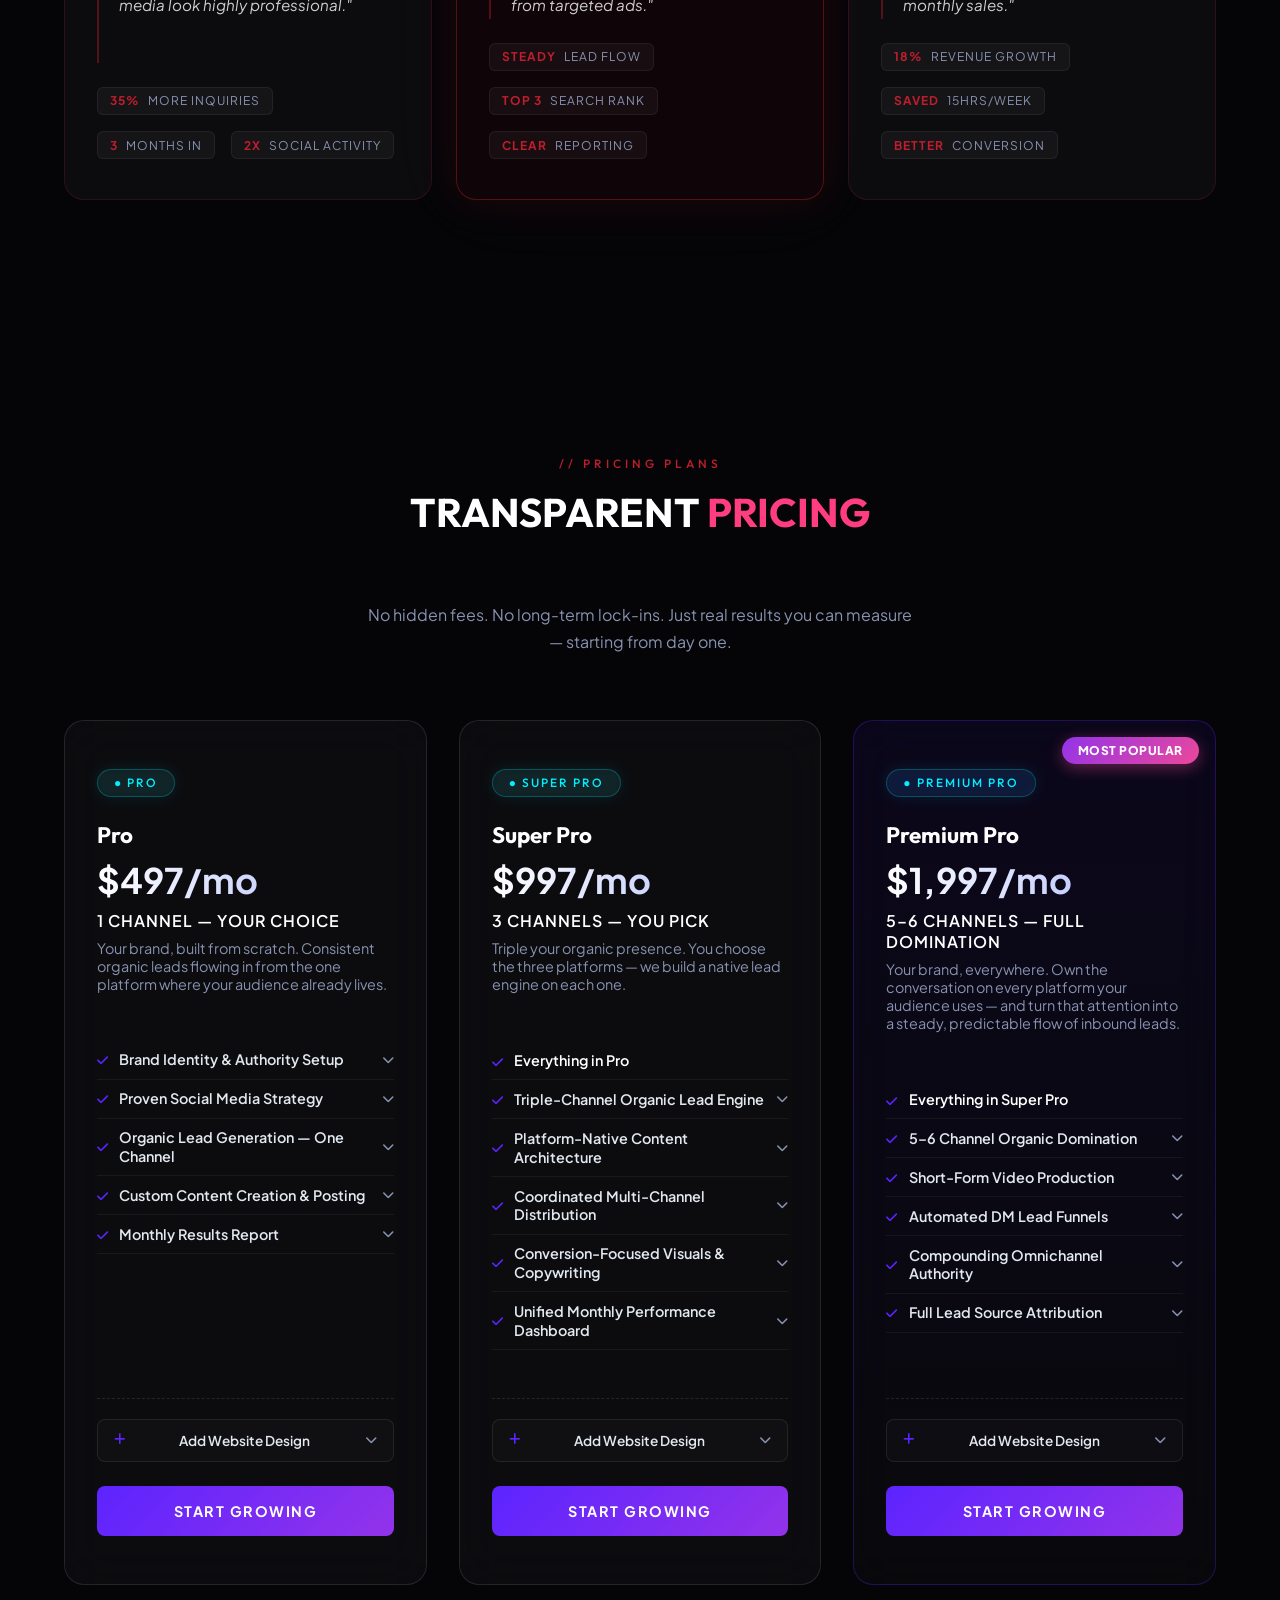
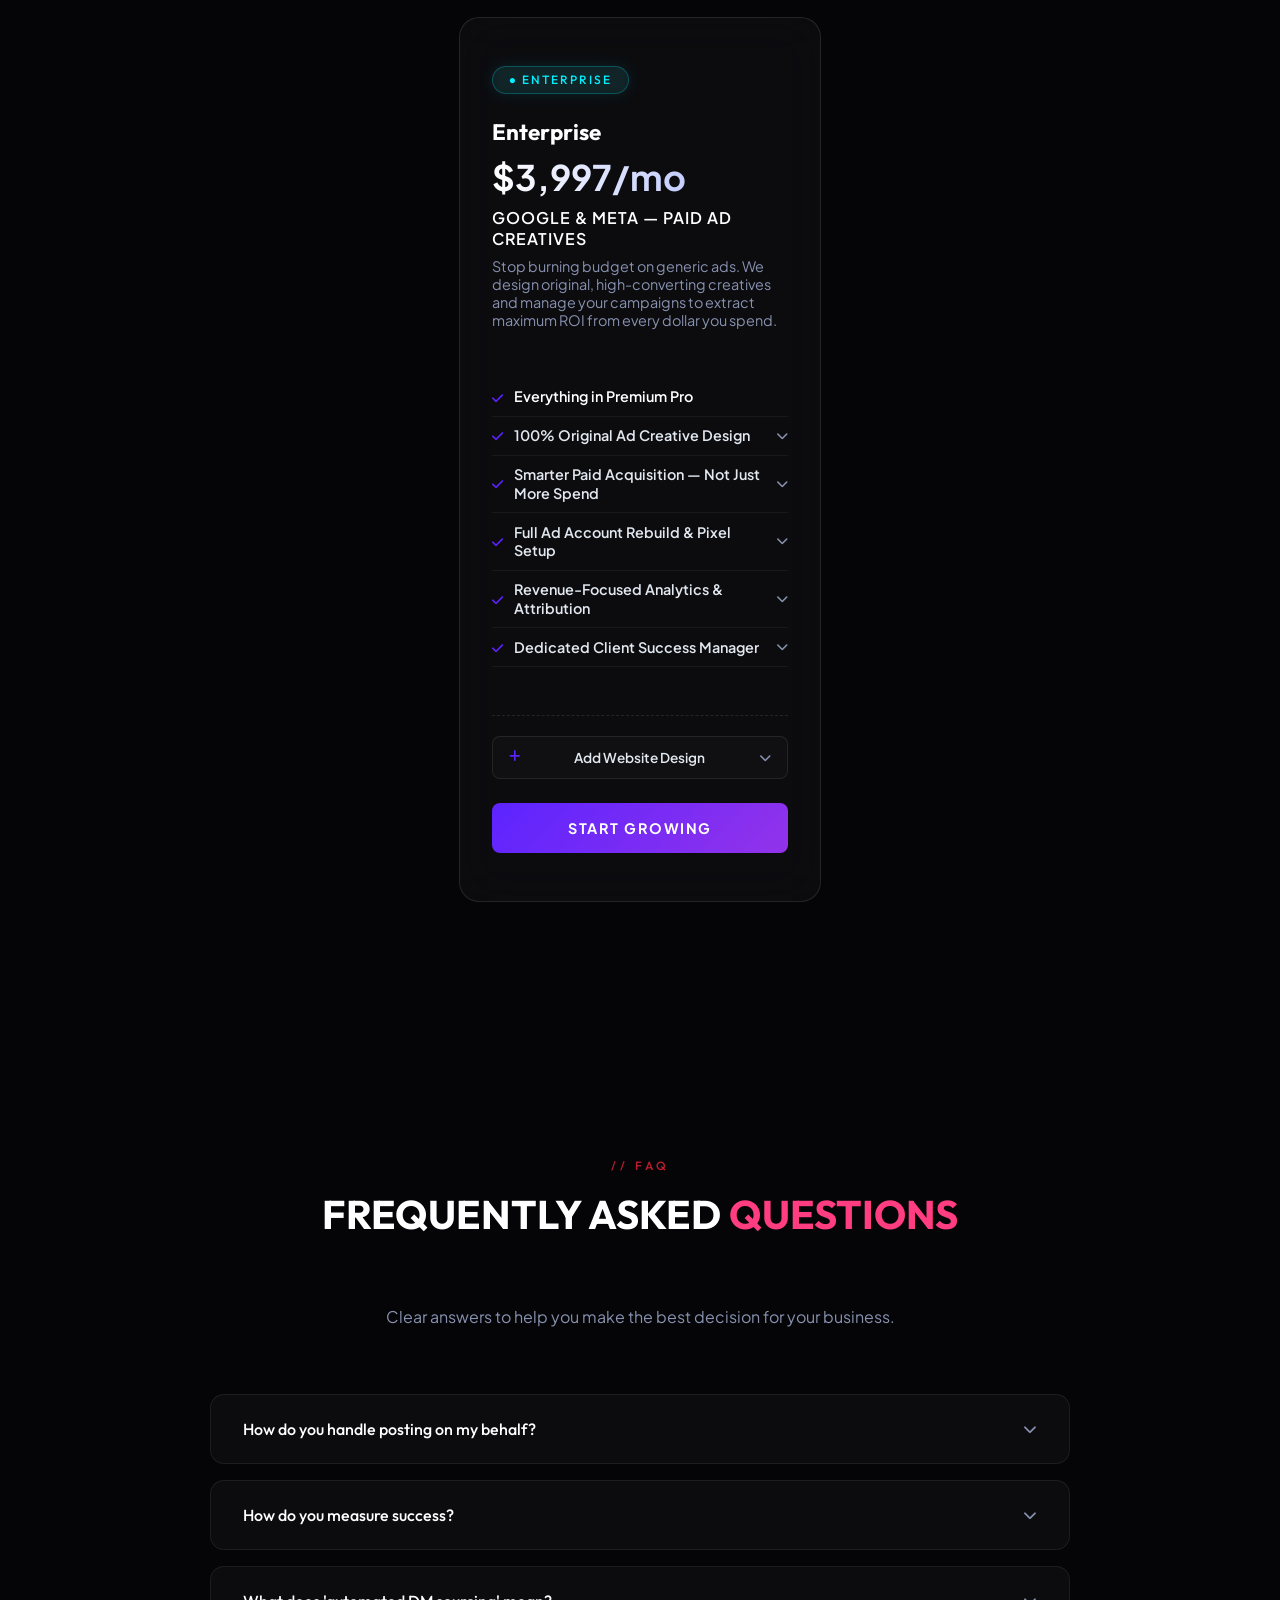
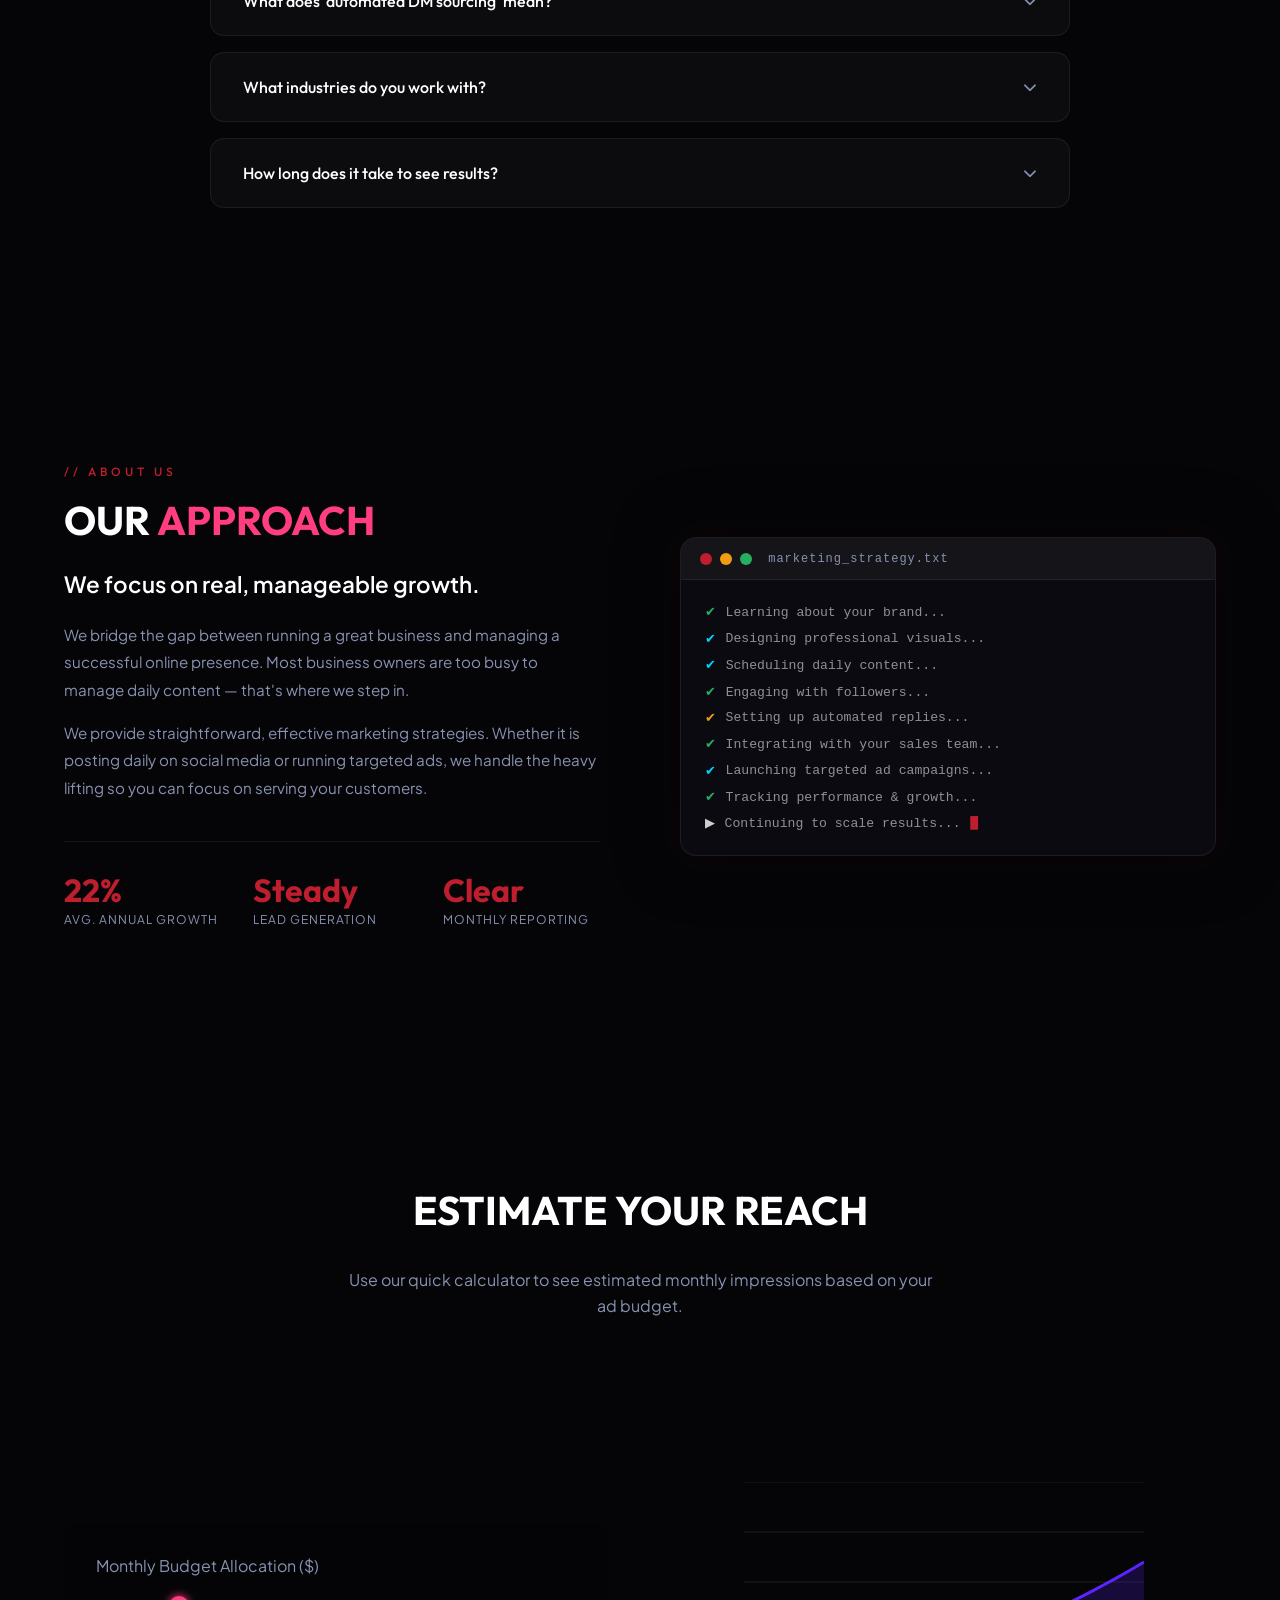
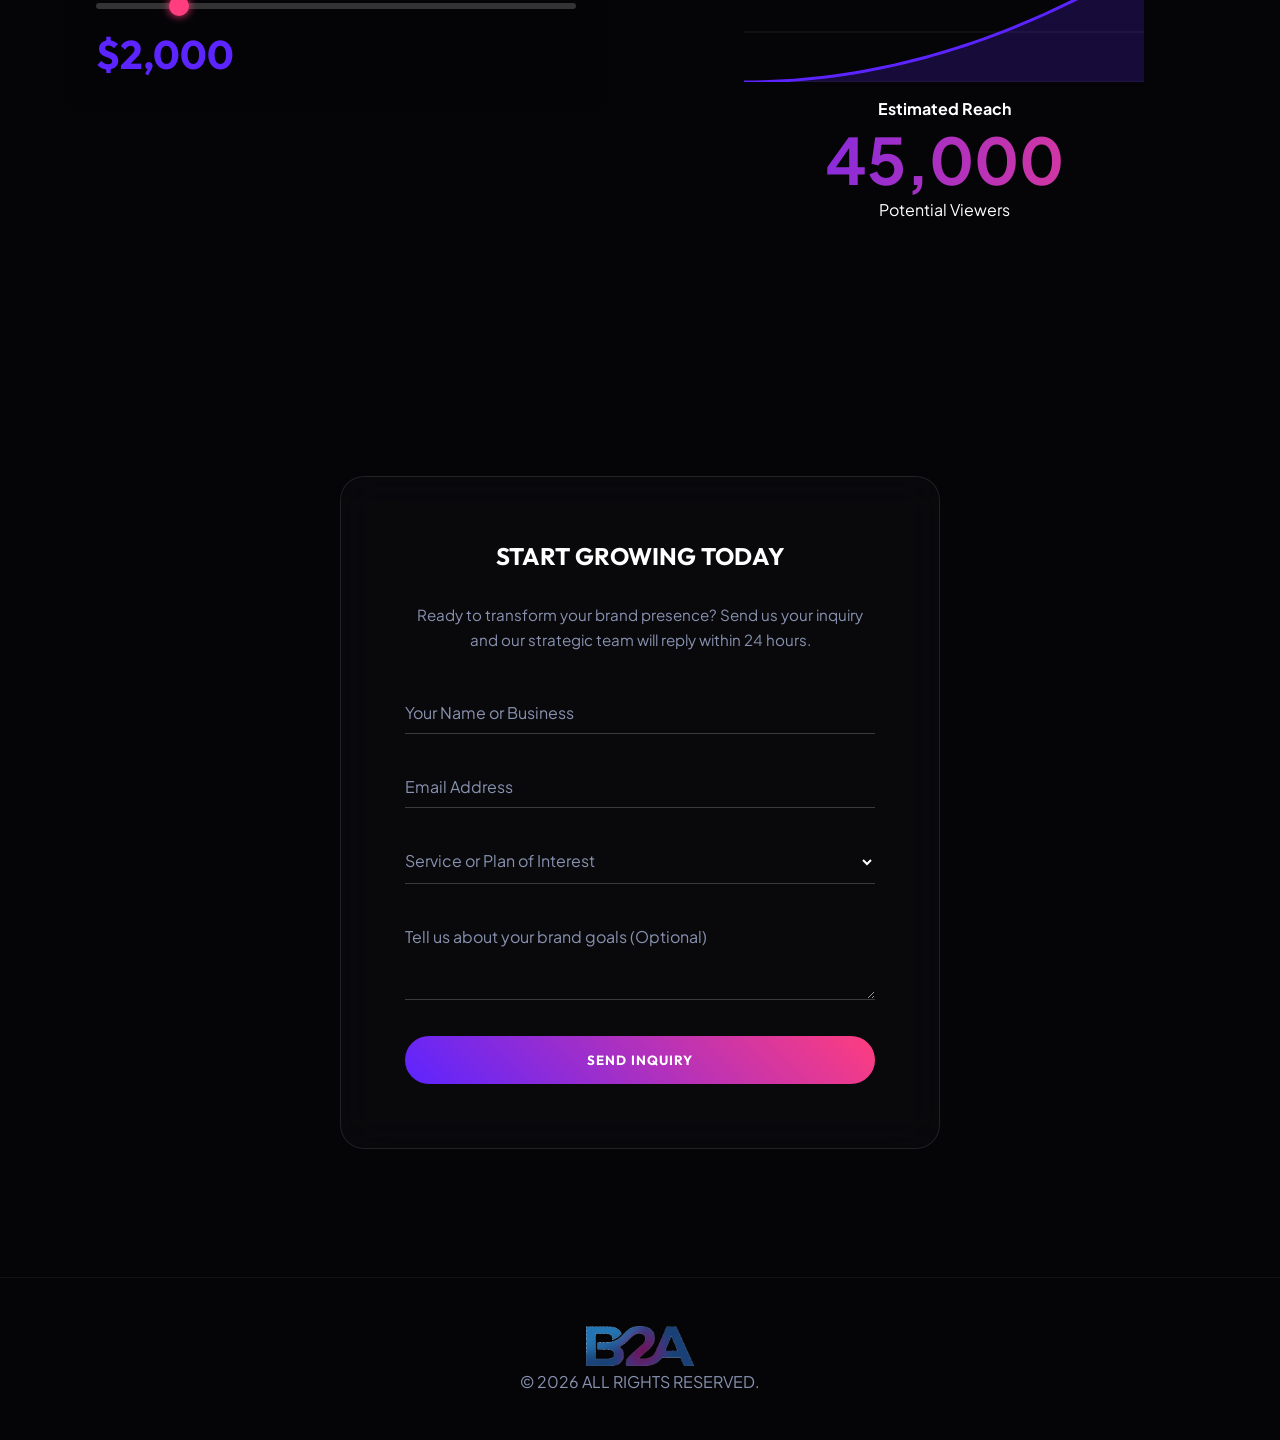
==== commit 19cd55bf: "Position START GROWING button to the left next to logo and match PORTFOLIO button height/size" ====
--- a/index.html
+++ b/index.html
@@ -24,8 +24,8 @@
         <a href="index.html" class="logo" style="text-decoration: none; display: flex; align-items: center;">
             <img src="images/b2a-clean.png" alt="Brand To Audience Logo" style="height: 32px; object-fit: contain;">
         </a>
+        <a href="#contact" onclick="selectPricingPlan('Pro')" class="nav-start-btn">⚡ START GROWING</a>
         <ul class="nav-links">
-            <li><a href="#contact" onclick="selectPricingPlan('Pro')" class="nav-start-btn">⚡ START GROWING</a></li>
             <li><a href="portfolio.html" class="nav-portfolio">&#9654; PORTFOLIO</a></li>
             <li><a href="#capabilities">Services</a></li>
             <li><a href="#testimonials">Testimonials</a></li>
--- a/style.css
+++ b/style.css
@@ -175,22 +175,25 @@
     font-family: var(--font-head) !important;
     font-weight: 700 !important;
     font-size: 0.82rem !important;
-    letter-spacing: 1.5px !important;
+    letter-spacing: 1px !important;
     text-transform: uppercase;
-    padding: 0.4rem 1.2rem !important;
+    padding: 0.4rem 1rem !important;
     border-radius: 50px;
     background: linear-gradient(135deg, var(--primary), #8b5cf6, var(--secondary));
-    box-shadow: 0 0 15px rgba(92, 36, 255, 0.4);
+    box-shadow: 0 0 12px rgba(92, 36, 255, 0.4);
     transition: transform 0.3s ease, box-shadow 0.3s ease !important;
     display: inline-flex;
     align-items: center;
-    gap: 6px;
+    gap: 5px;
     text-decoration: none;
+    white-space: nowrap;
+    margin-left: 2.5rem;
+    margin-right: auto;
 }
 
 .nav-start-btn:hover {
     transform: translateY(-2px) scale(1.04);
-    box-shadow: 0 0 25px rgba(92, 36, 255, 0.7), 0 0 40px rgba(255, 61, 127, 0.4) !important;
+    box-shadow: 0 0 22px rgba(92, 36, 255, 0.7), 0 0 35px rgba(255, 61, 127, 0.4) !important;
 }
 
 @keyframes portfolio-flow {
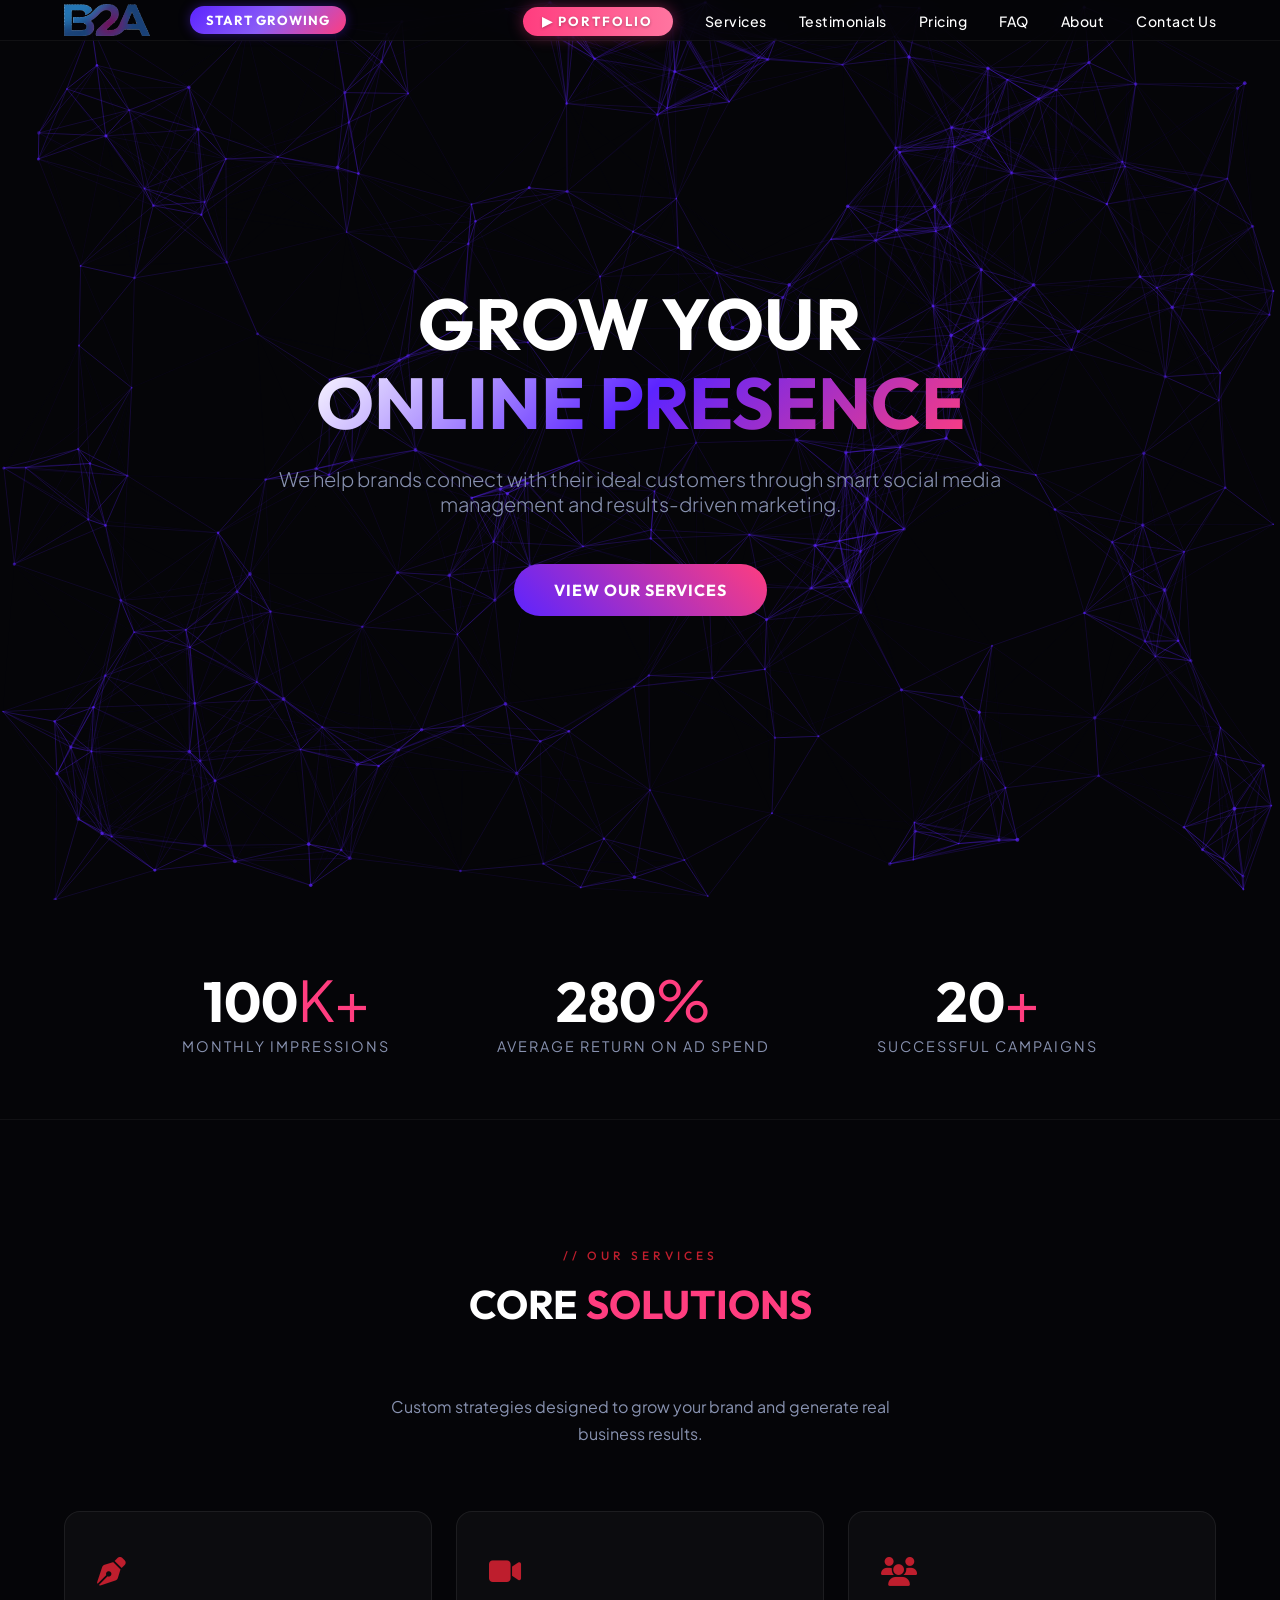
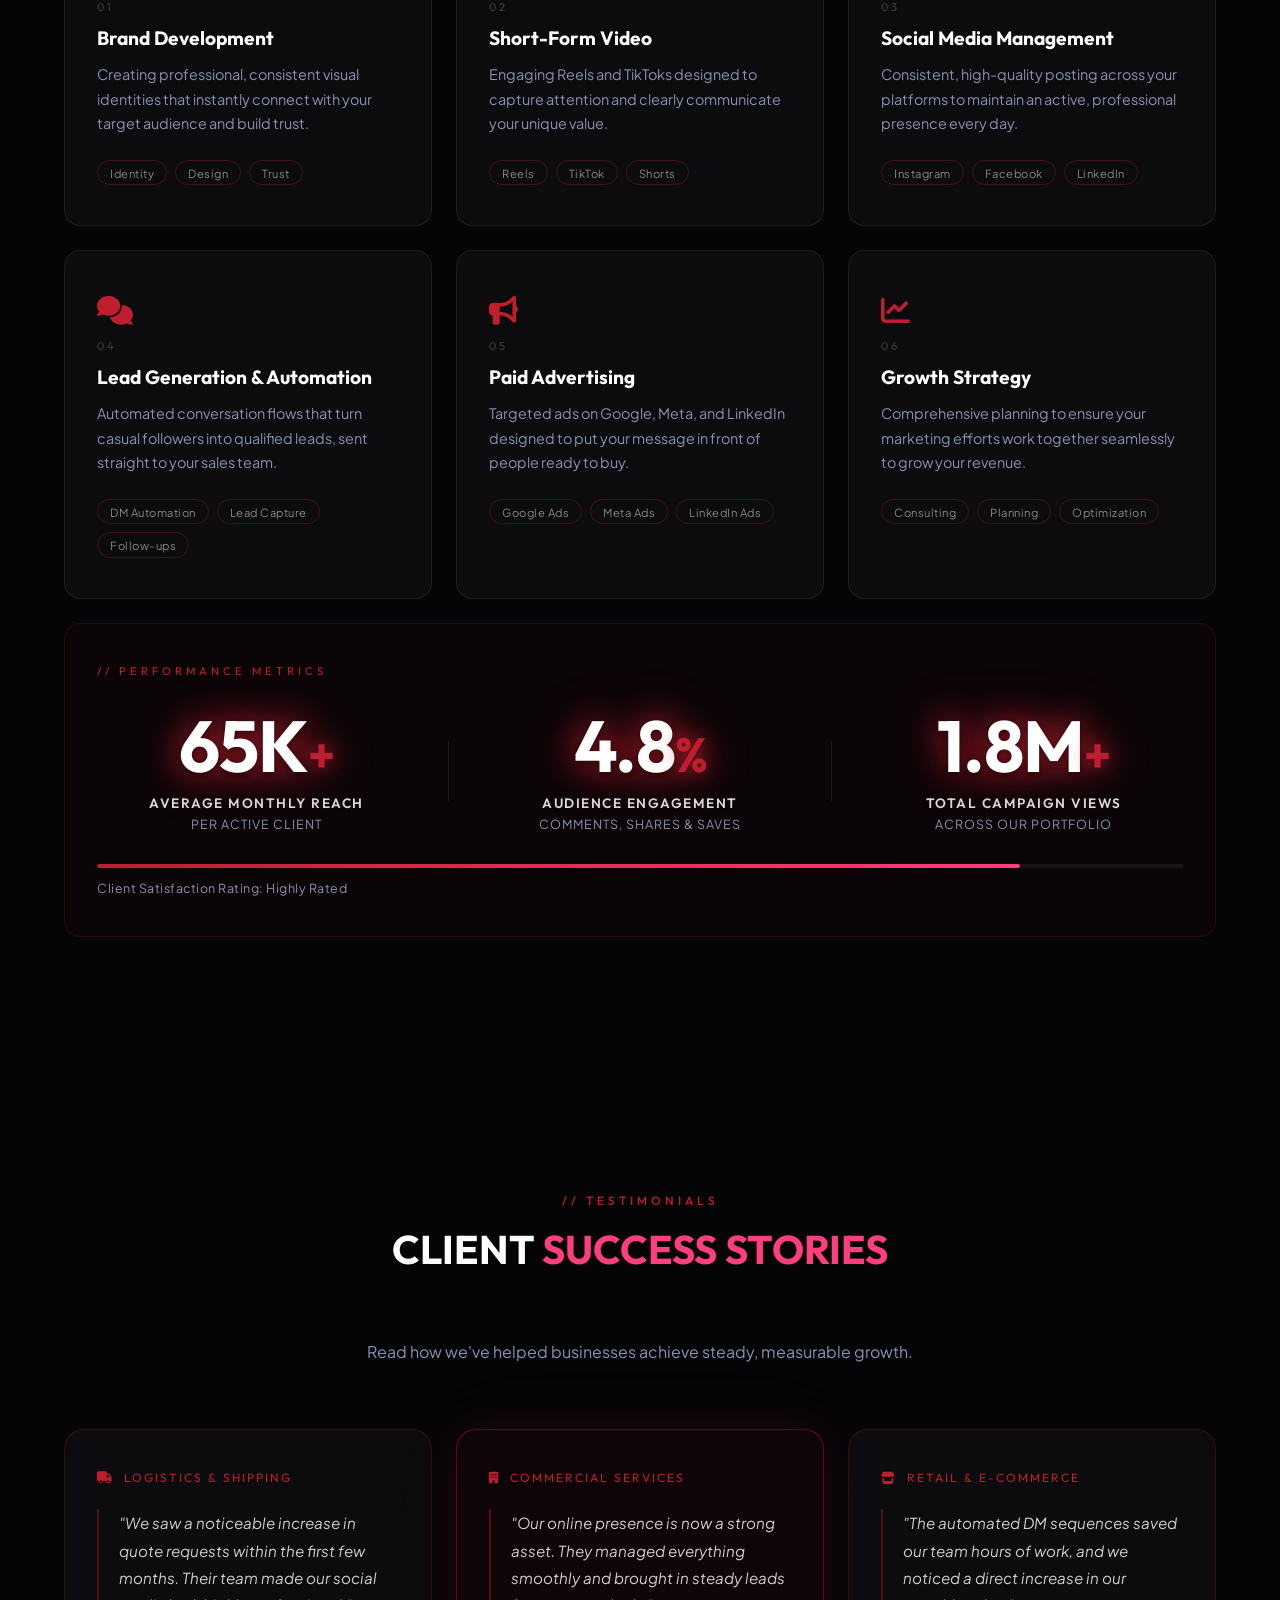
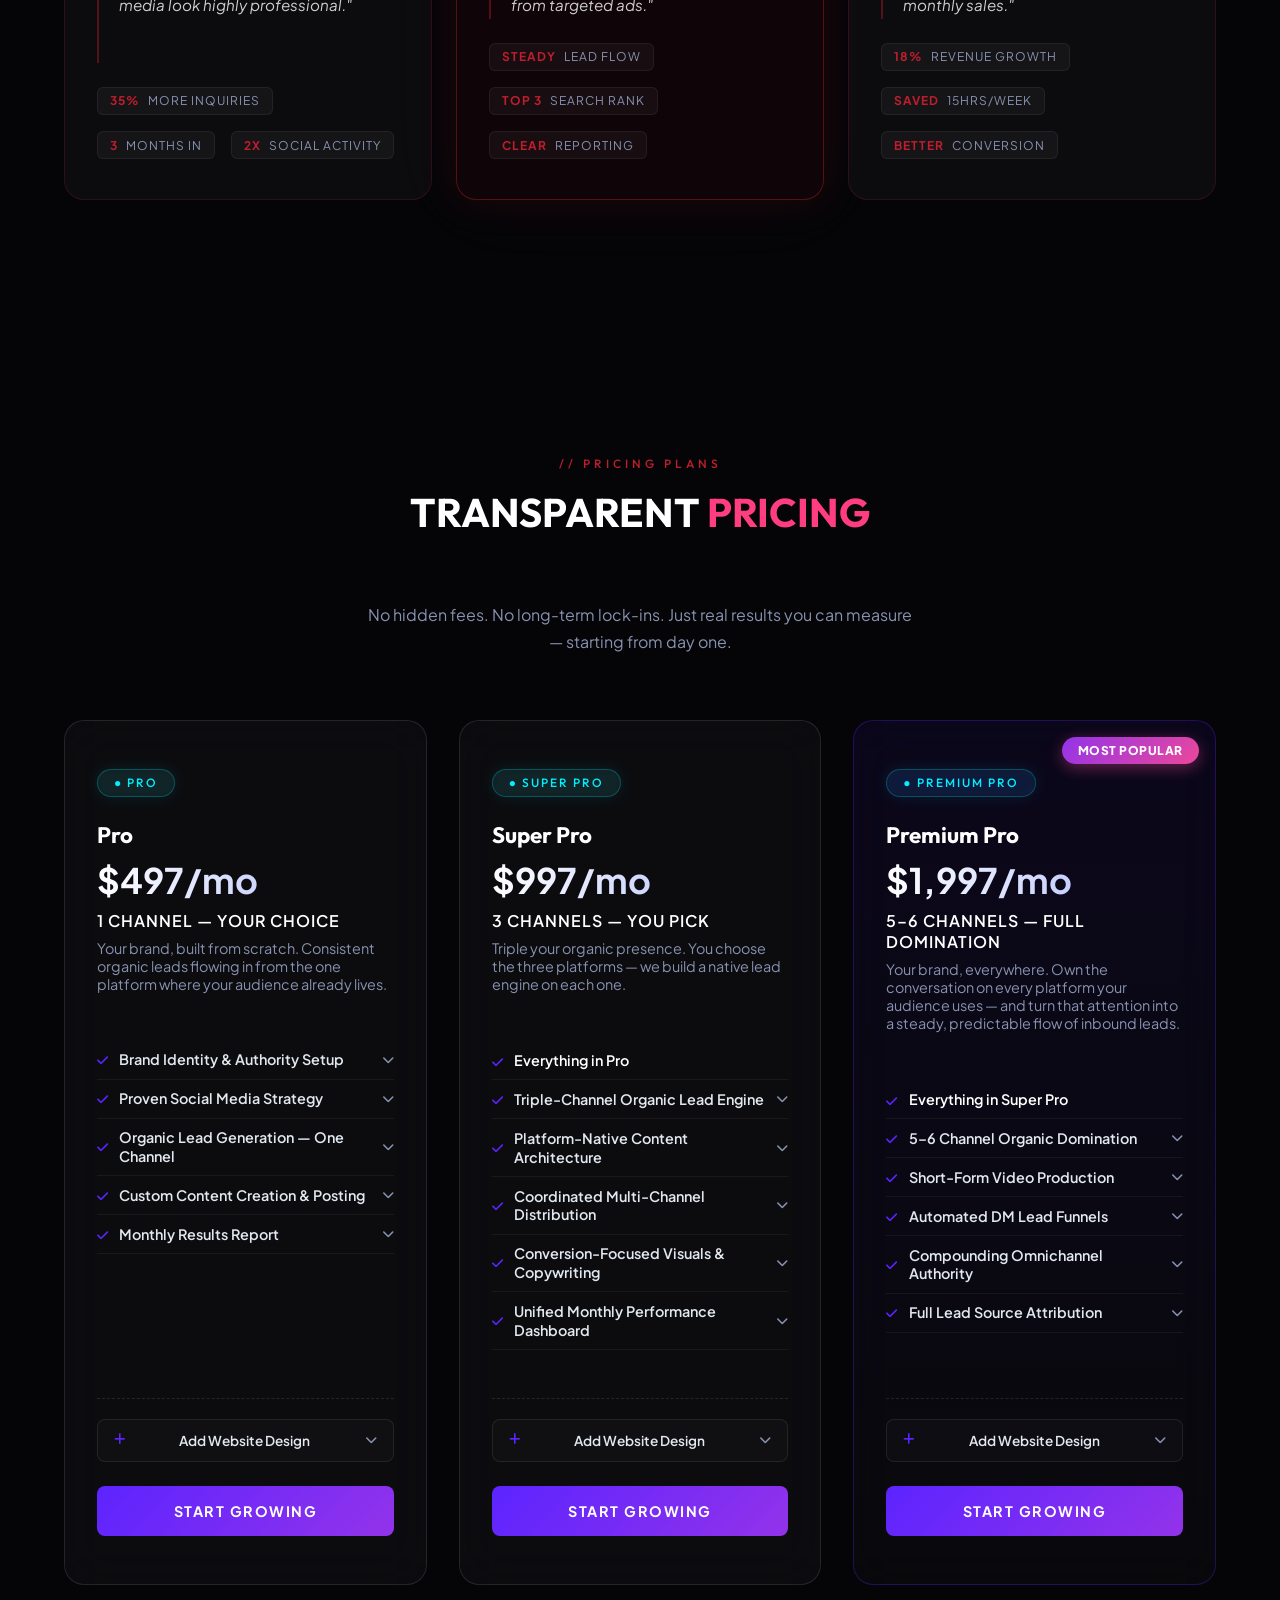
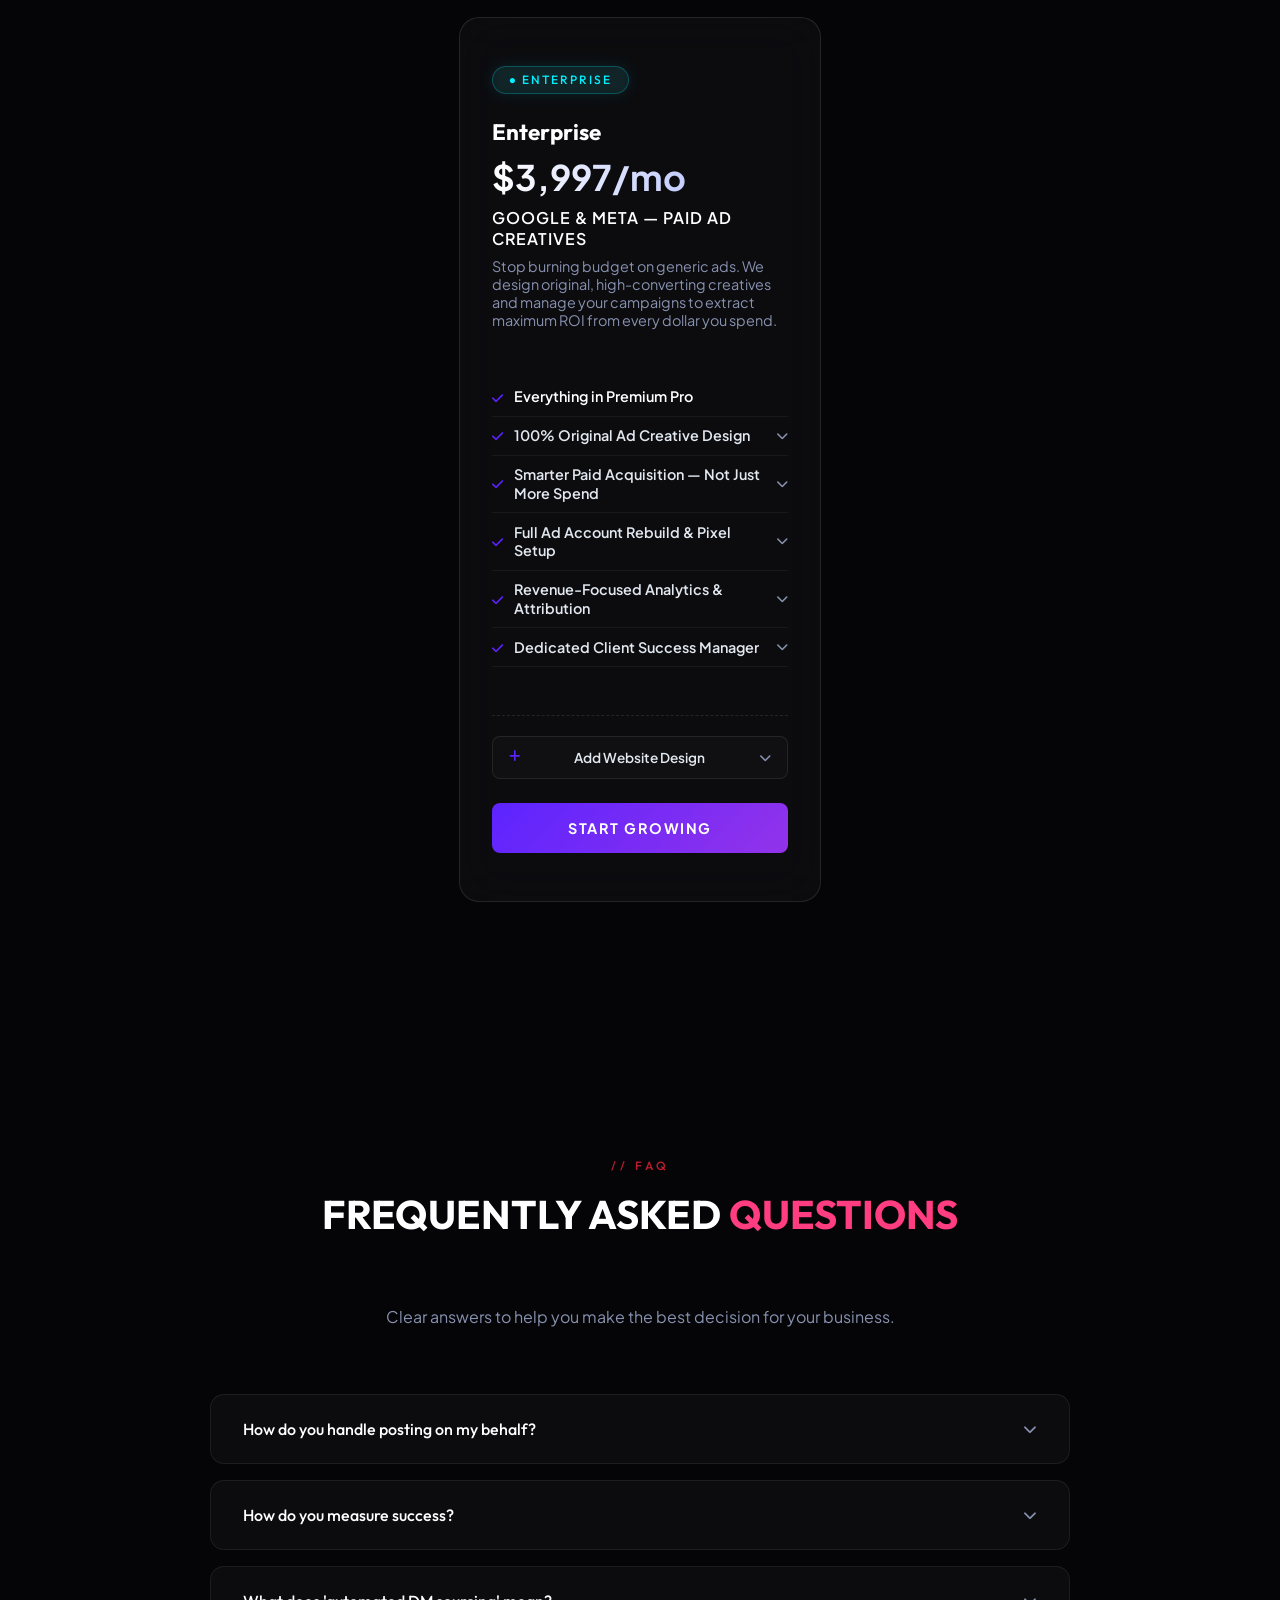
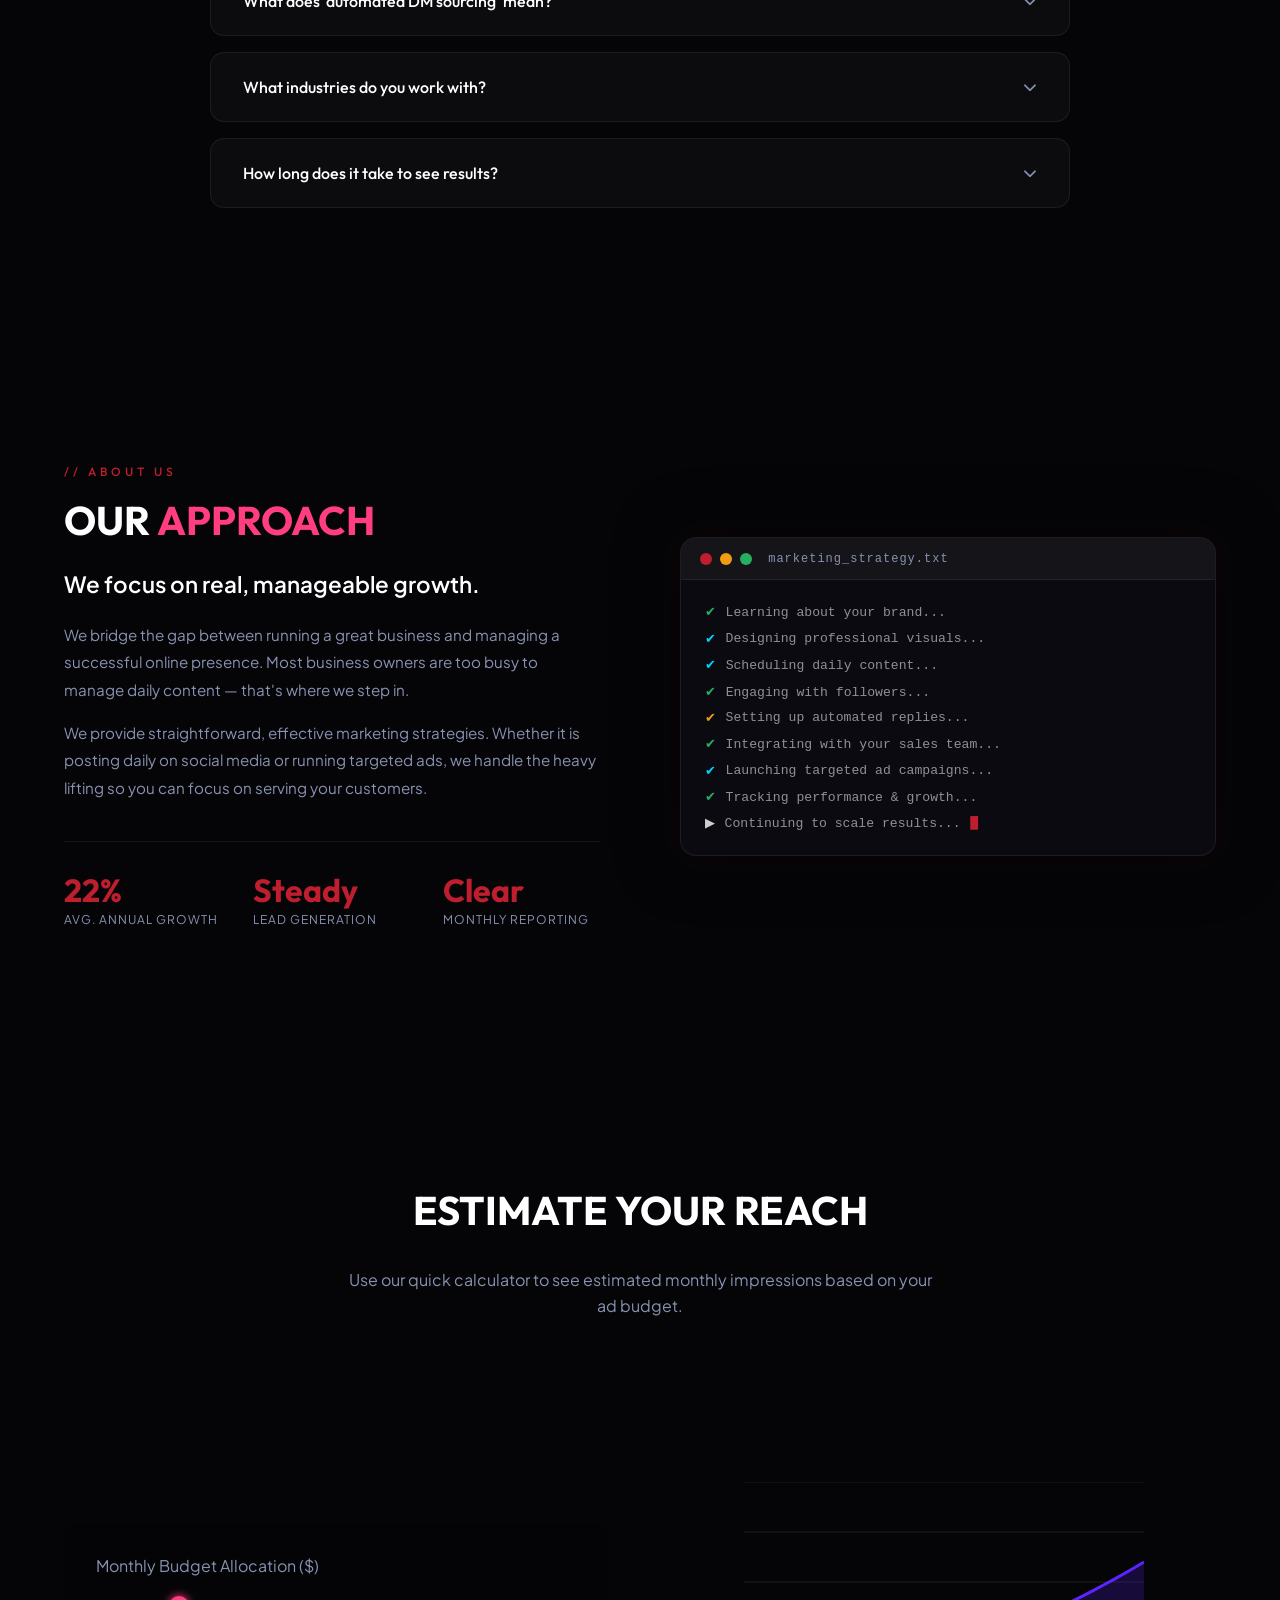
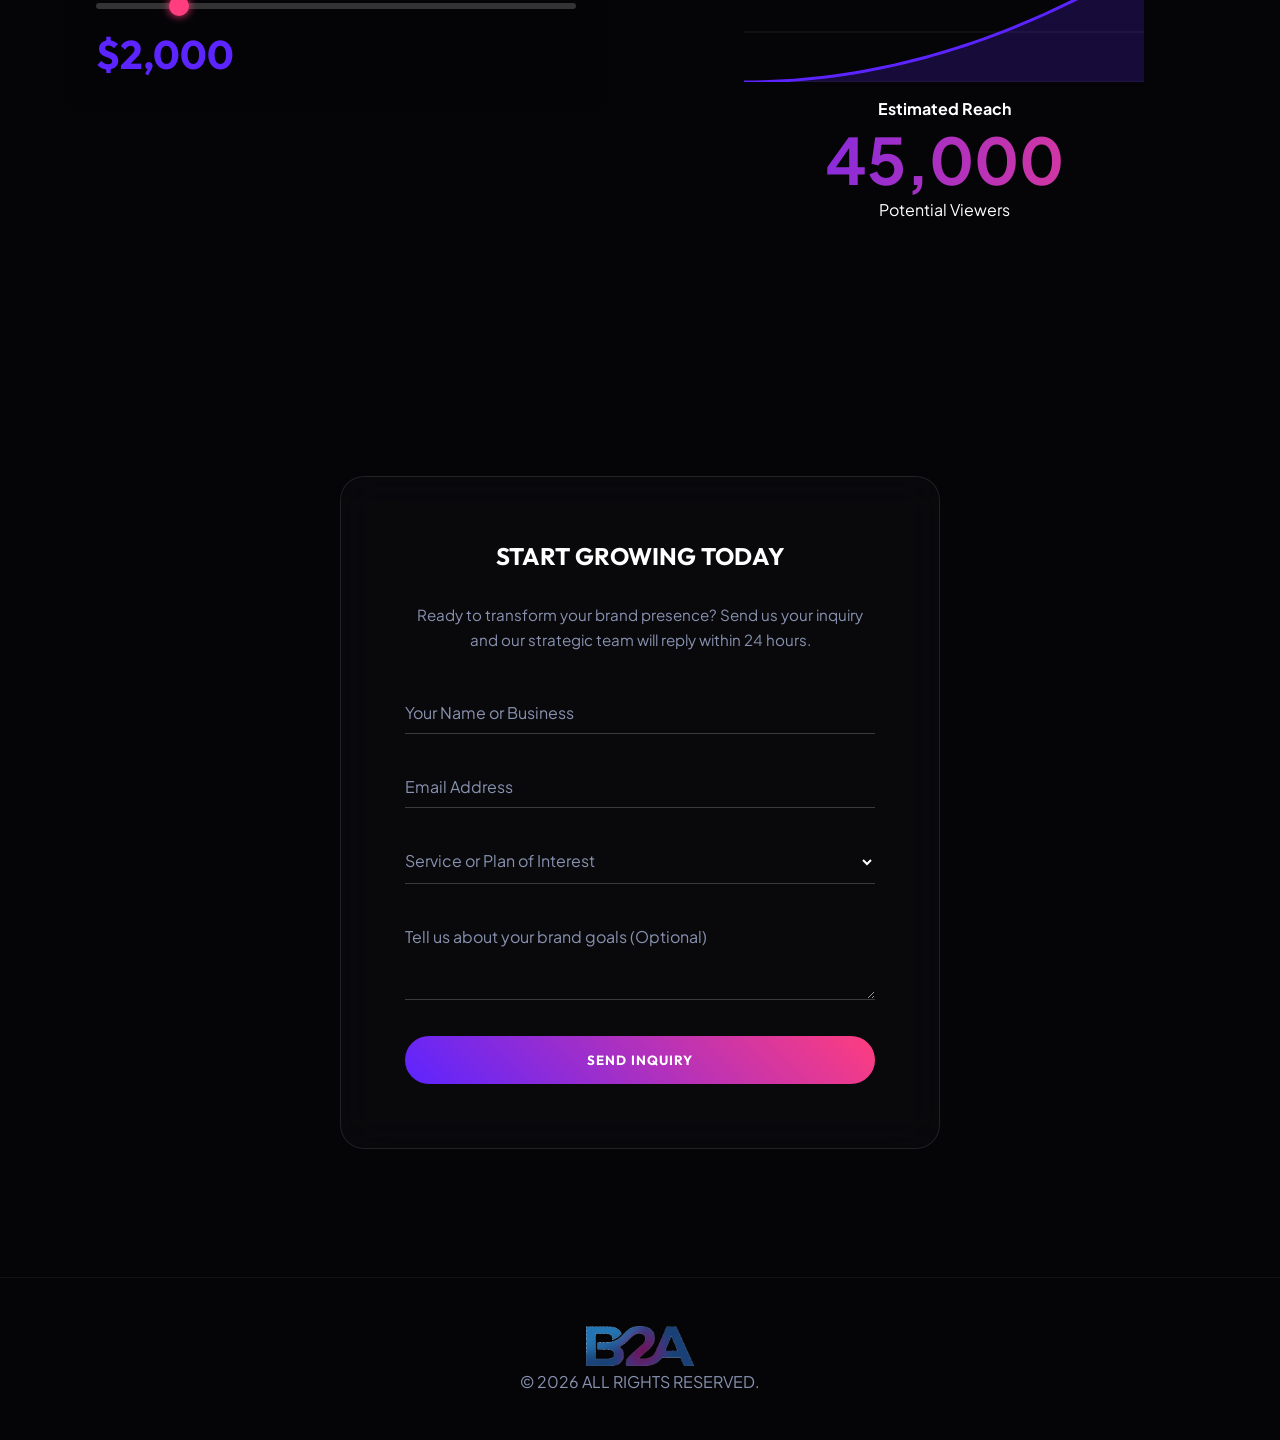
==== commit ee373755: "Remove lightning bolt icon from START GROWING navigation button" ====
--- a/index.html
+++ b/index.html
@@ -24,7 +24,7 @@
         <a href="index.html" class="logo" style="text-decoration: none; display: flex; align-items: center;">
             <img src="images/b2a-clean.png" alt="Brand To Audience Logo" style="height: 32px; object-fit: contain;">
         </a>
-        <a href="#contact" onclick="selectPricingPlan('Pro')" class="nav-start-btn">⚡ START GROWING</a>
+        <a href="#contact" onclick="selectPricingPlan('Pro')" class="nav-start-btn">START GROWING</a>
         <ul class="nav-links">
             <li><a href="portfolio.html" class="nav-portfolio">&#9654; PORTFOLIO</a></li>
             <li><a href="#capabilities">Services</a></li>
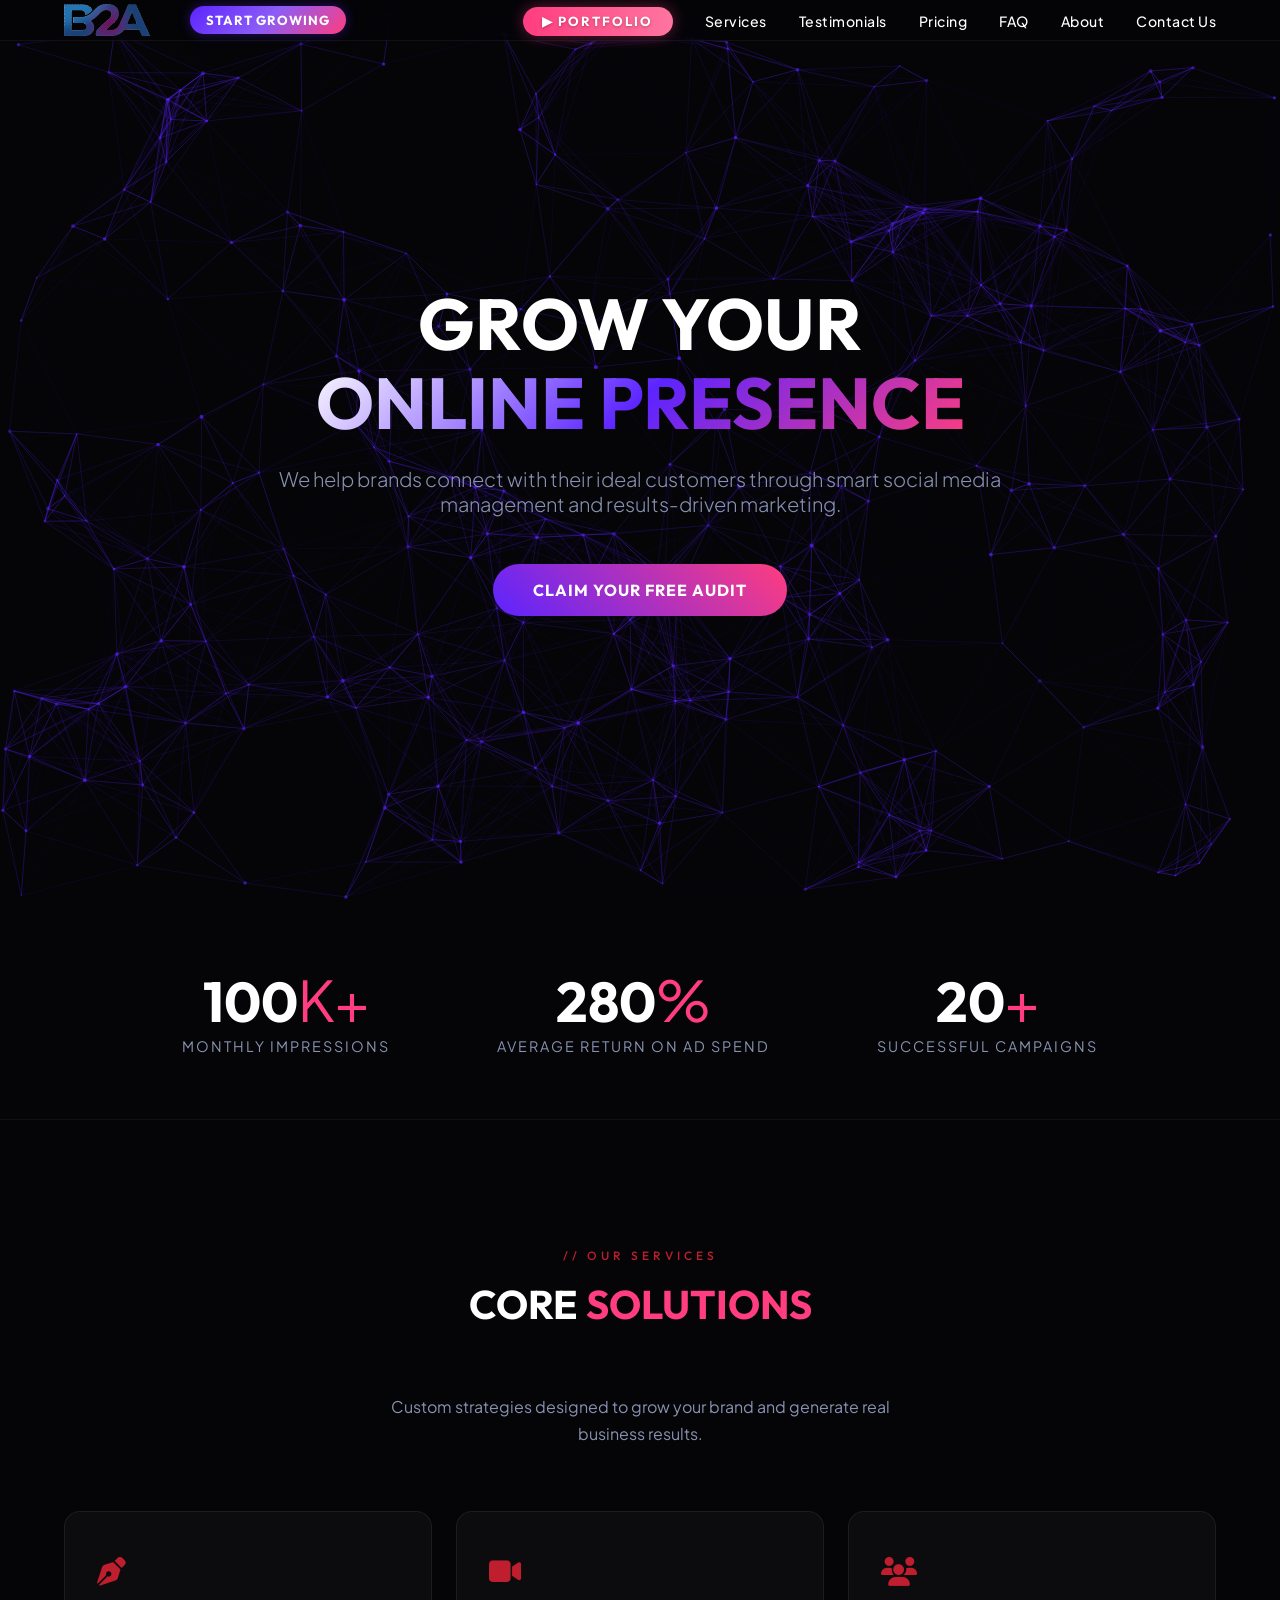
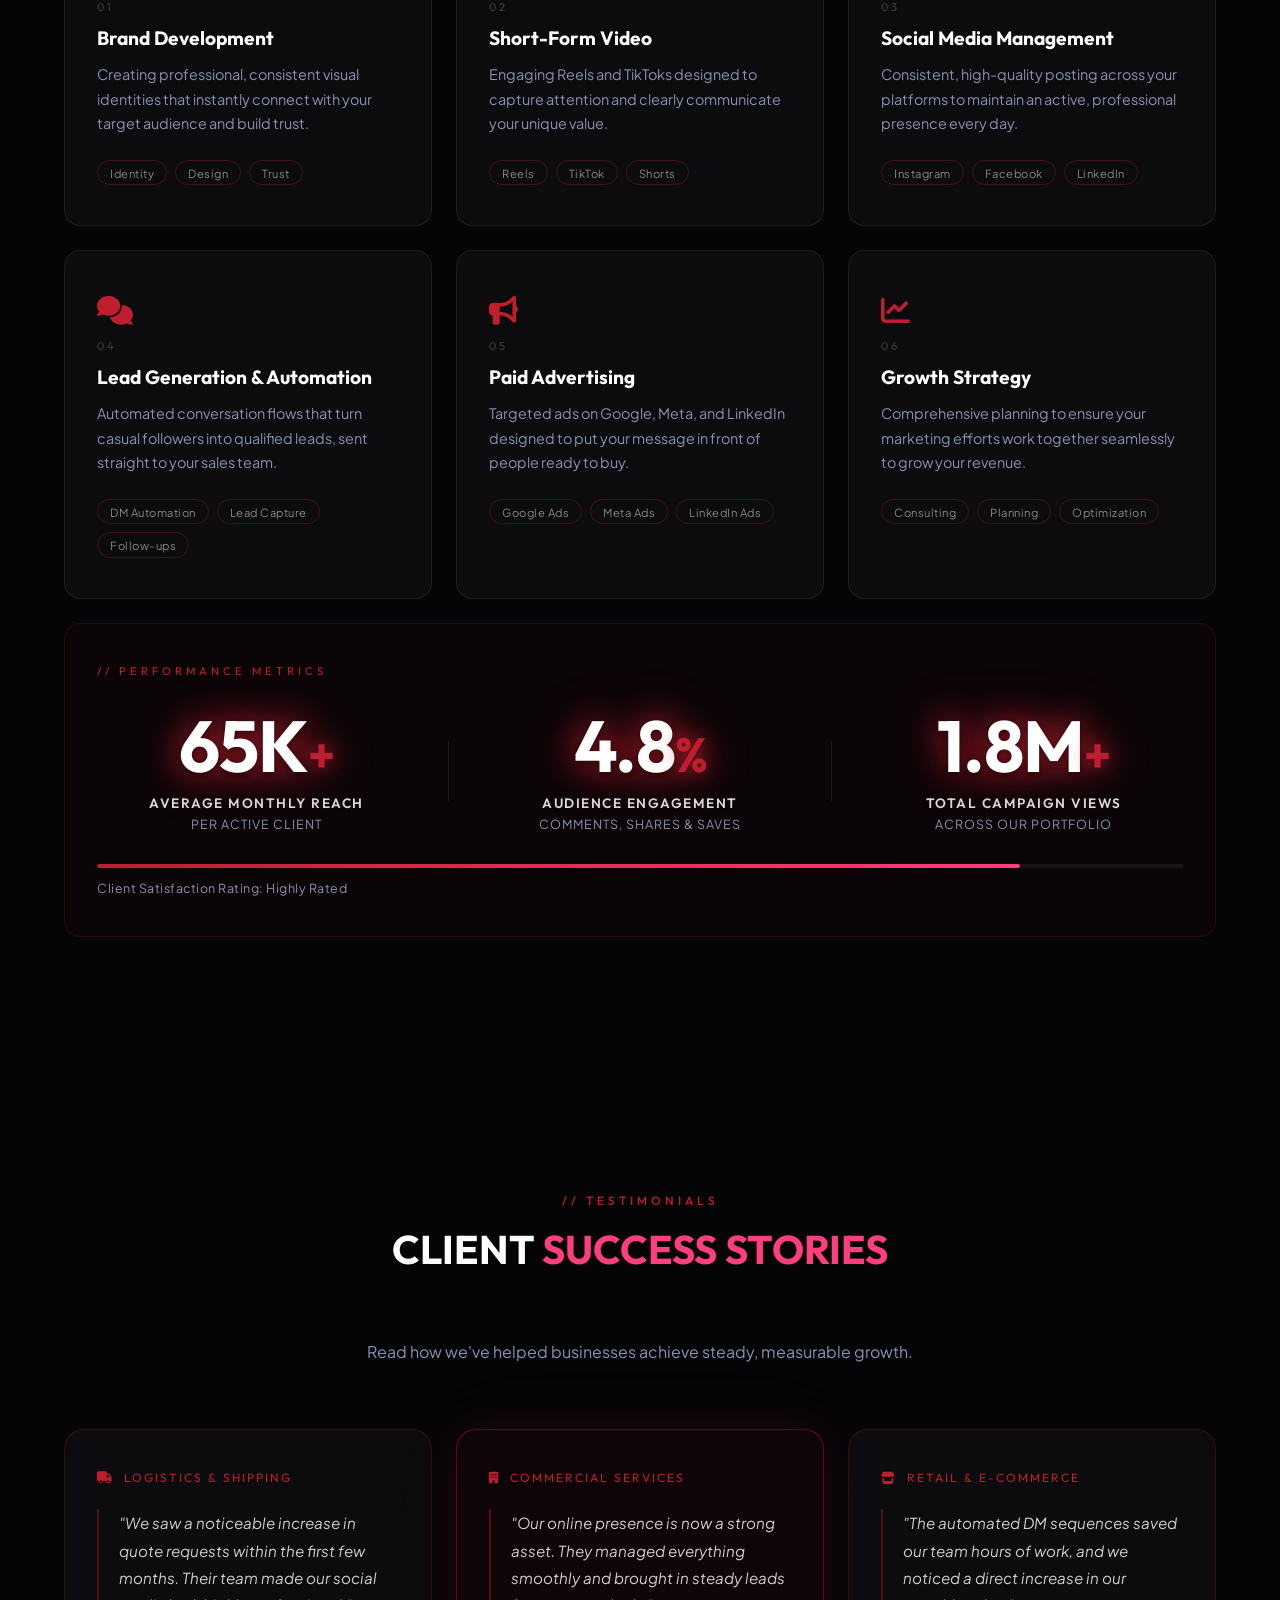
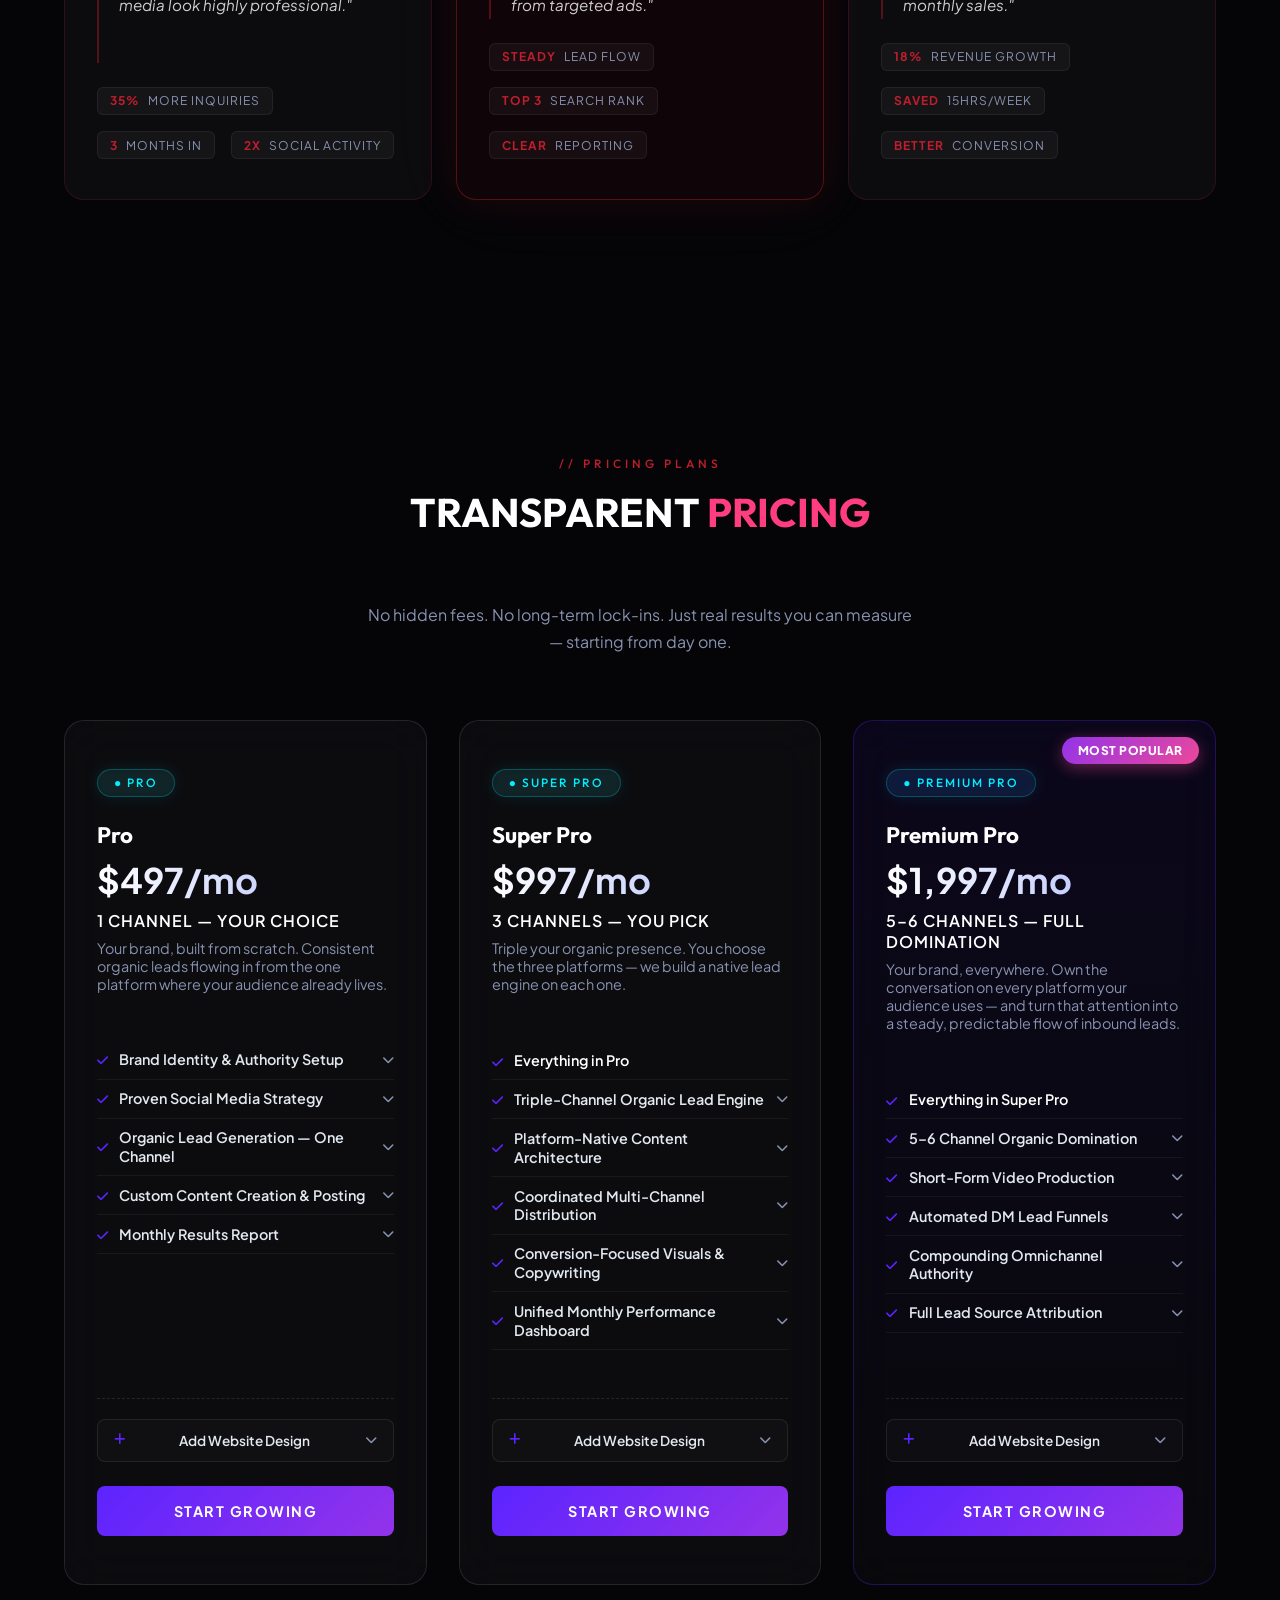
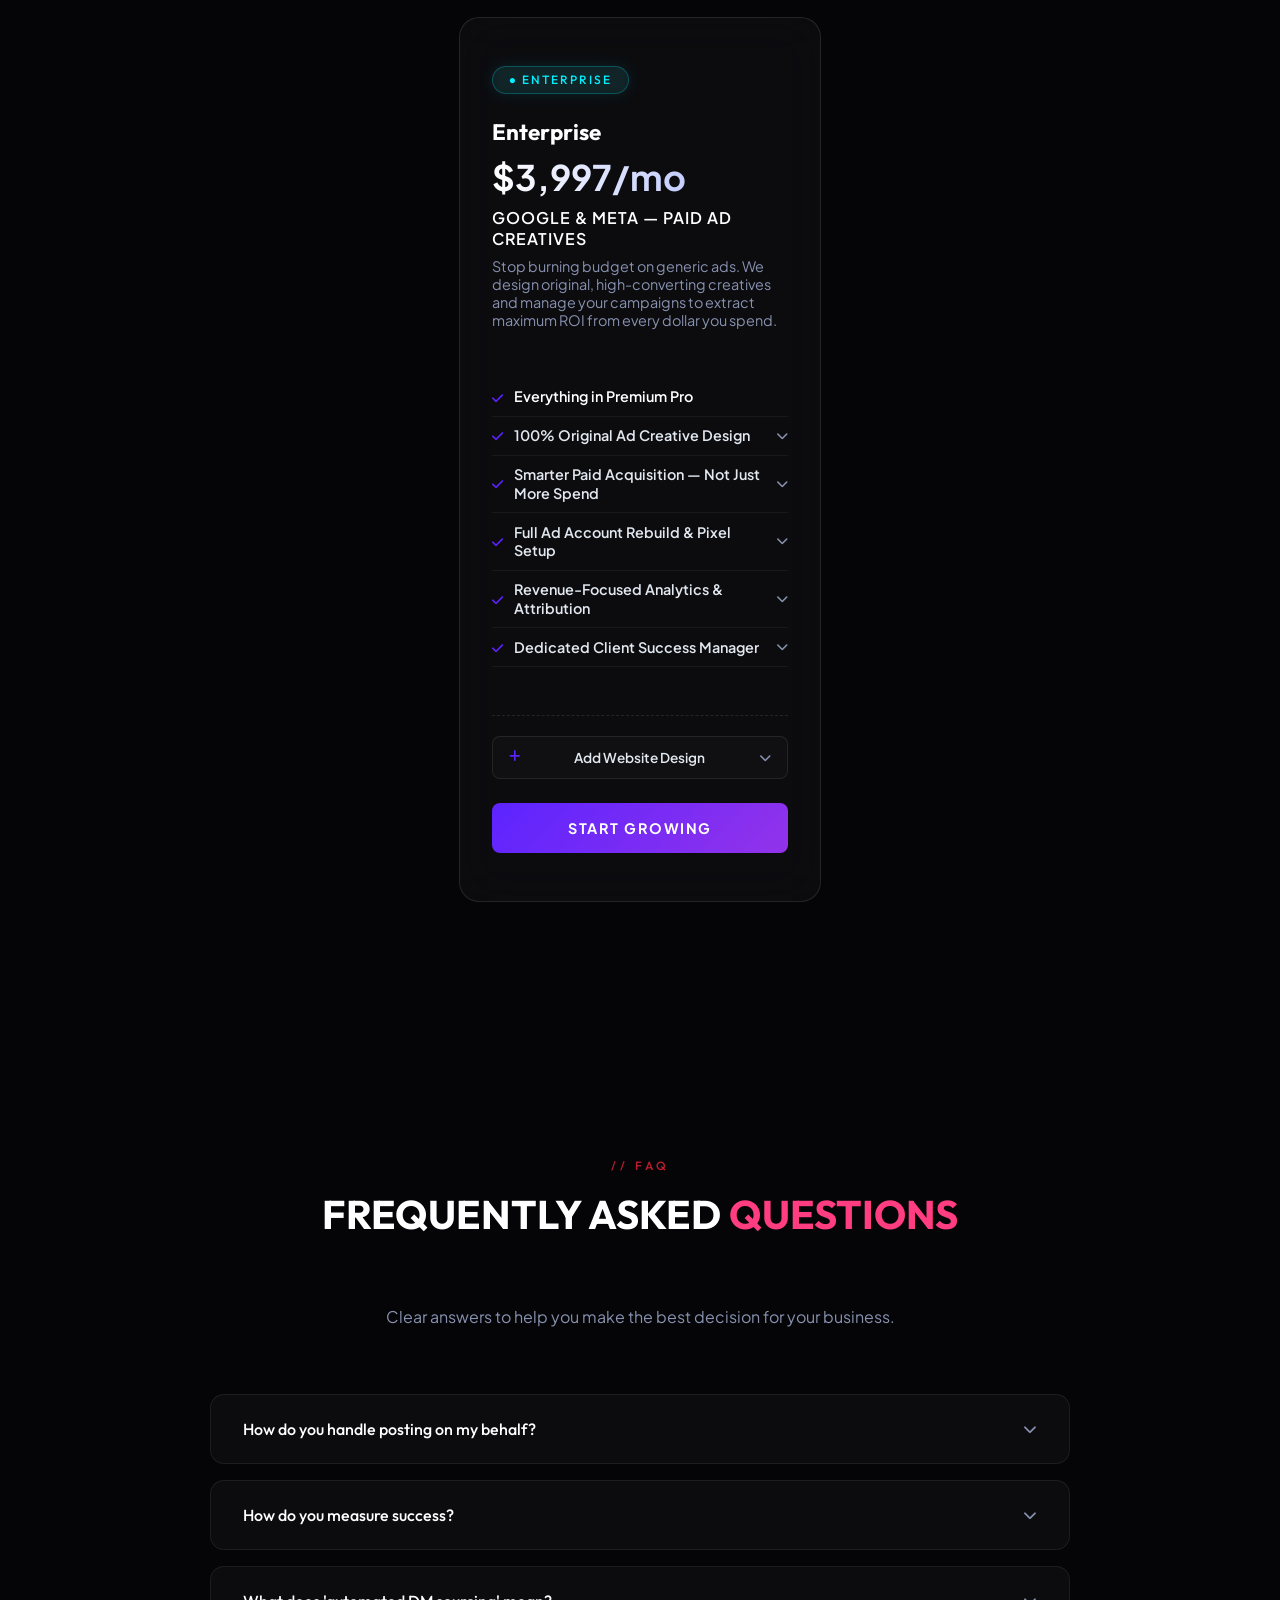
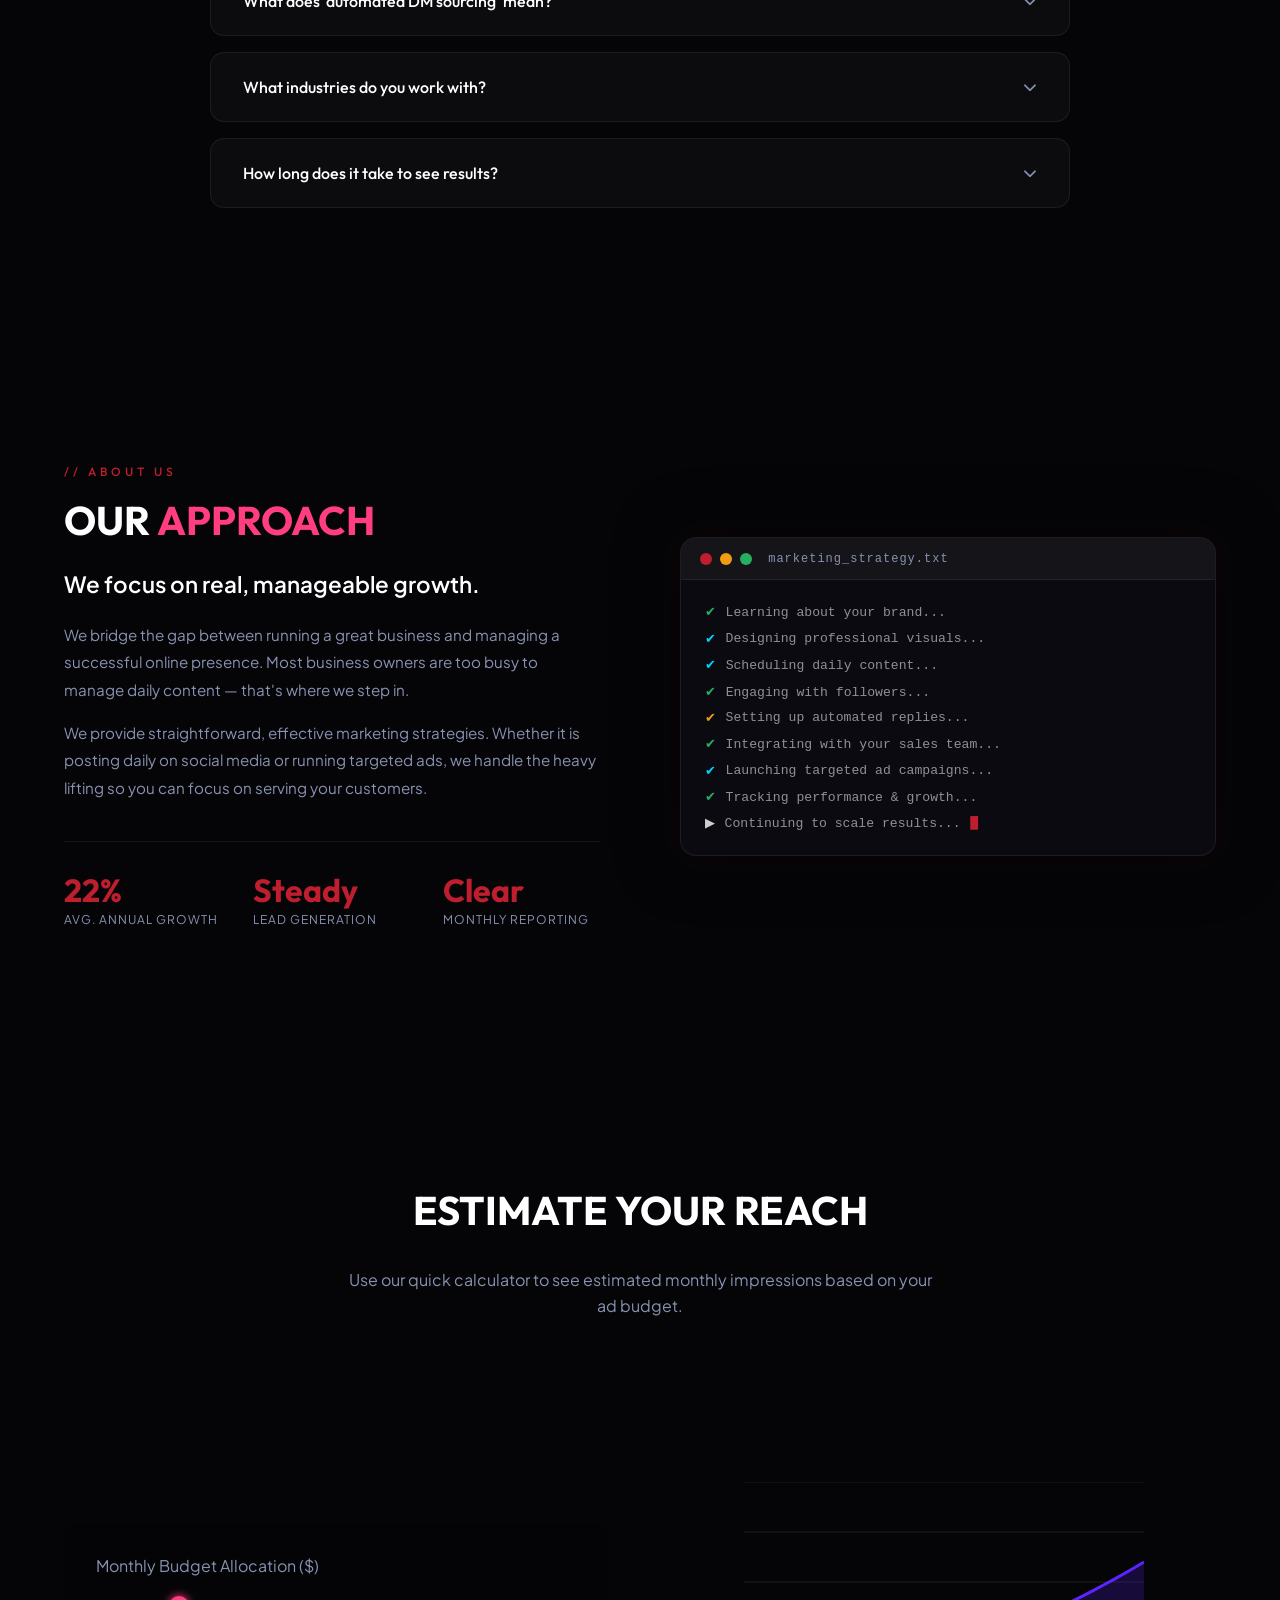
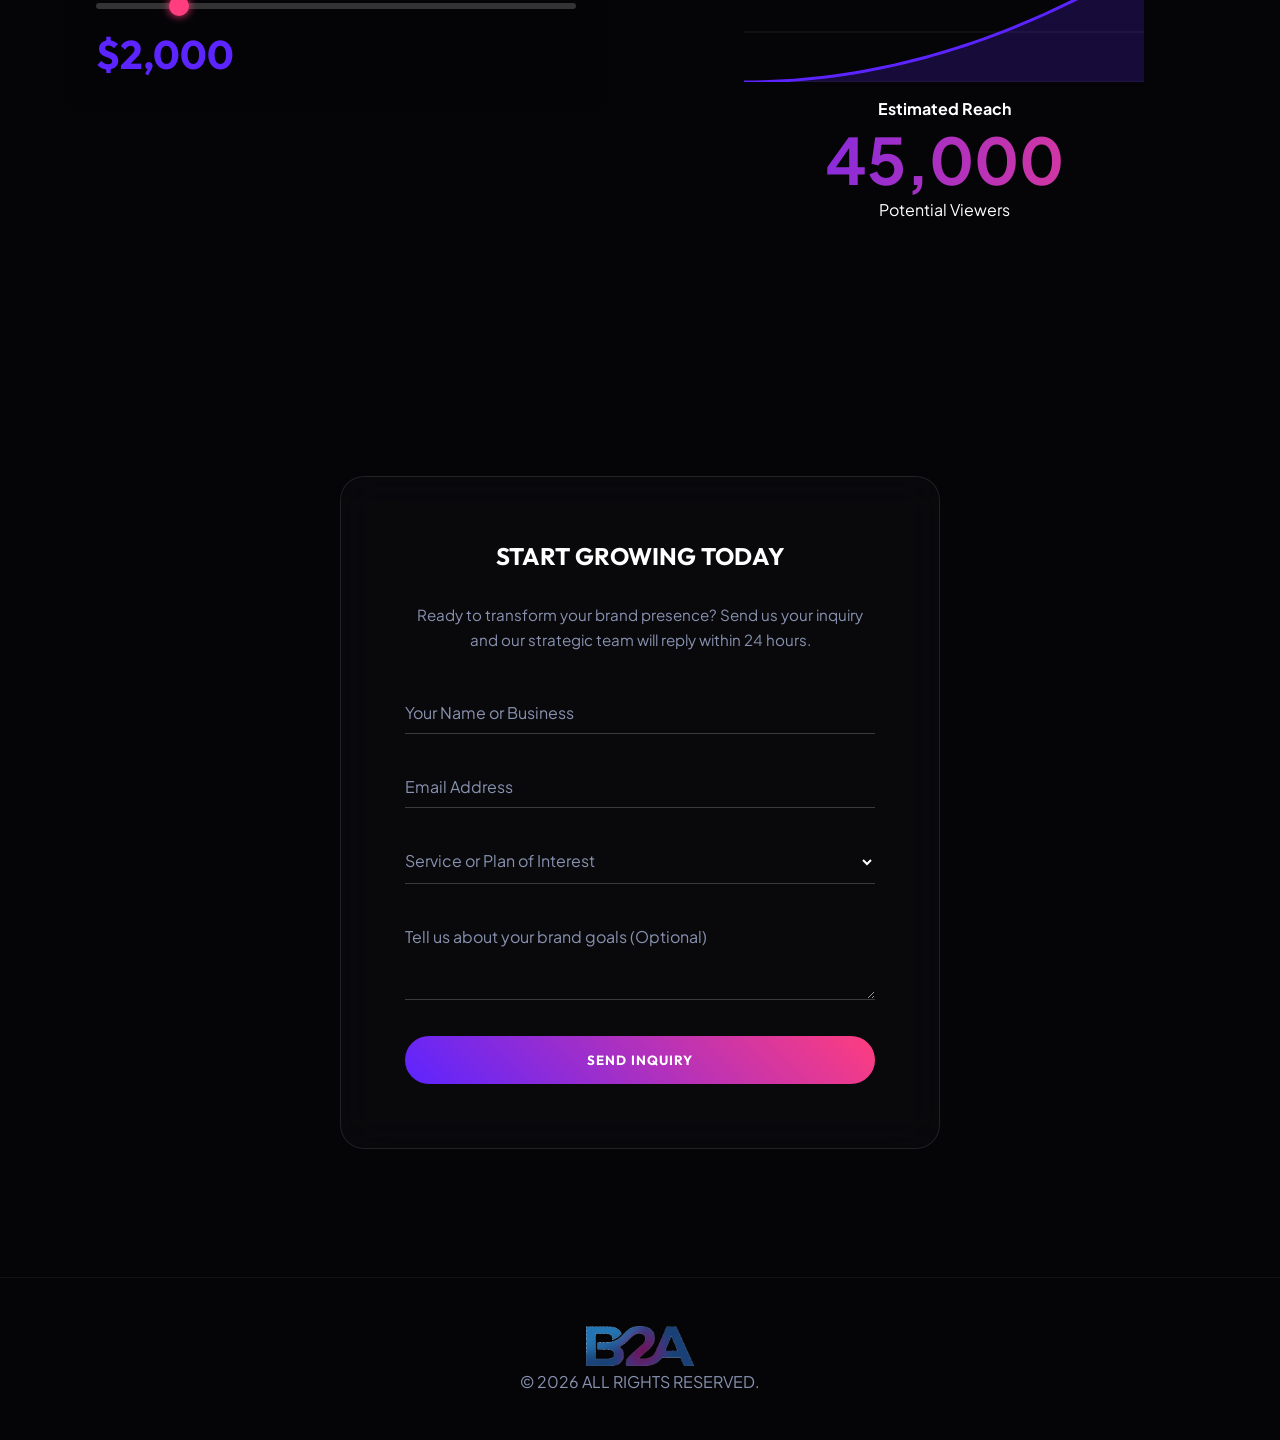
==== commit 81a138ae: "Update hero CTA button to CLAIM YOUR FREE AUDIT targeting contact section" ====
--- a/index.html
+++ b/index.html
@@ -50,7 +50,7 @@
             <h1 class="reveal-text">GROW YOUR <br><span class="gradient-text">ONLINE PRESENCE</span></h1>
             <p class="subtitle reveal-text delay-200">We help brands connect with their ideal customers through smart social media management and results-driven marketing.</p>
             <div class="hero-actions reveal-text delay-400">
-                <a href="#capabilities" class="primary-btn">View Our Services</a>
+                <a href="#contact" onclick="selectPricingPlan('General')" class="primary-btn">CLAIM YOUR FREE AUDIT</a>
             </div>
         </div>
     </header>
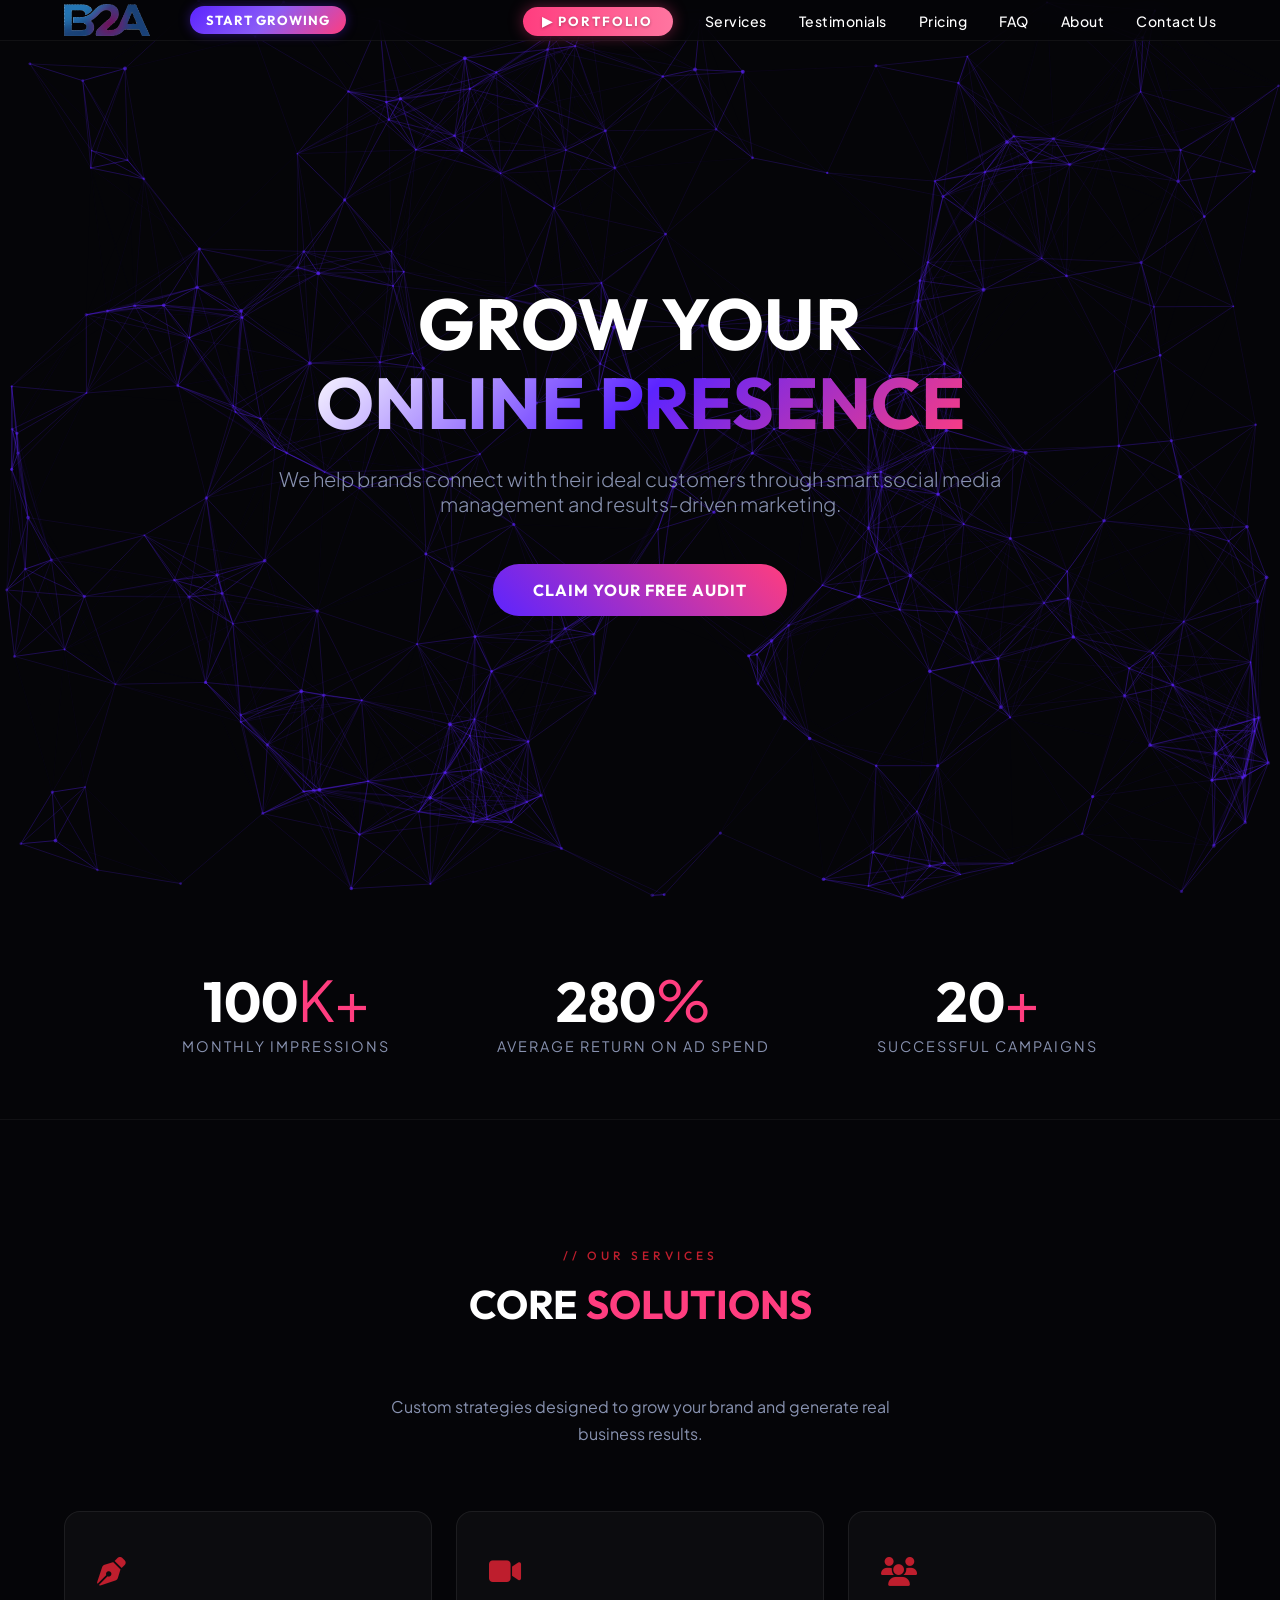
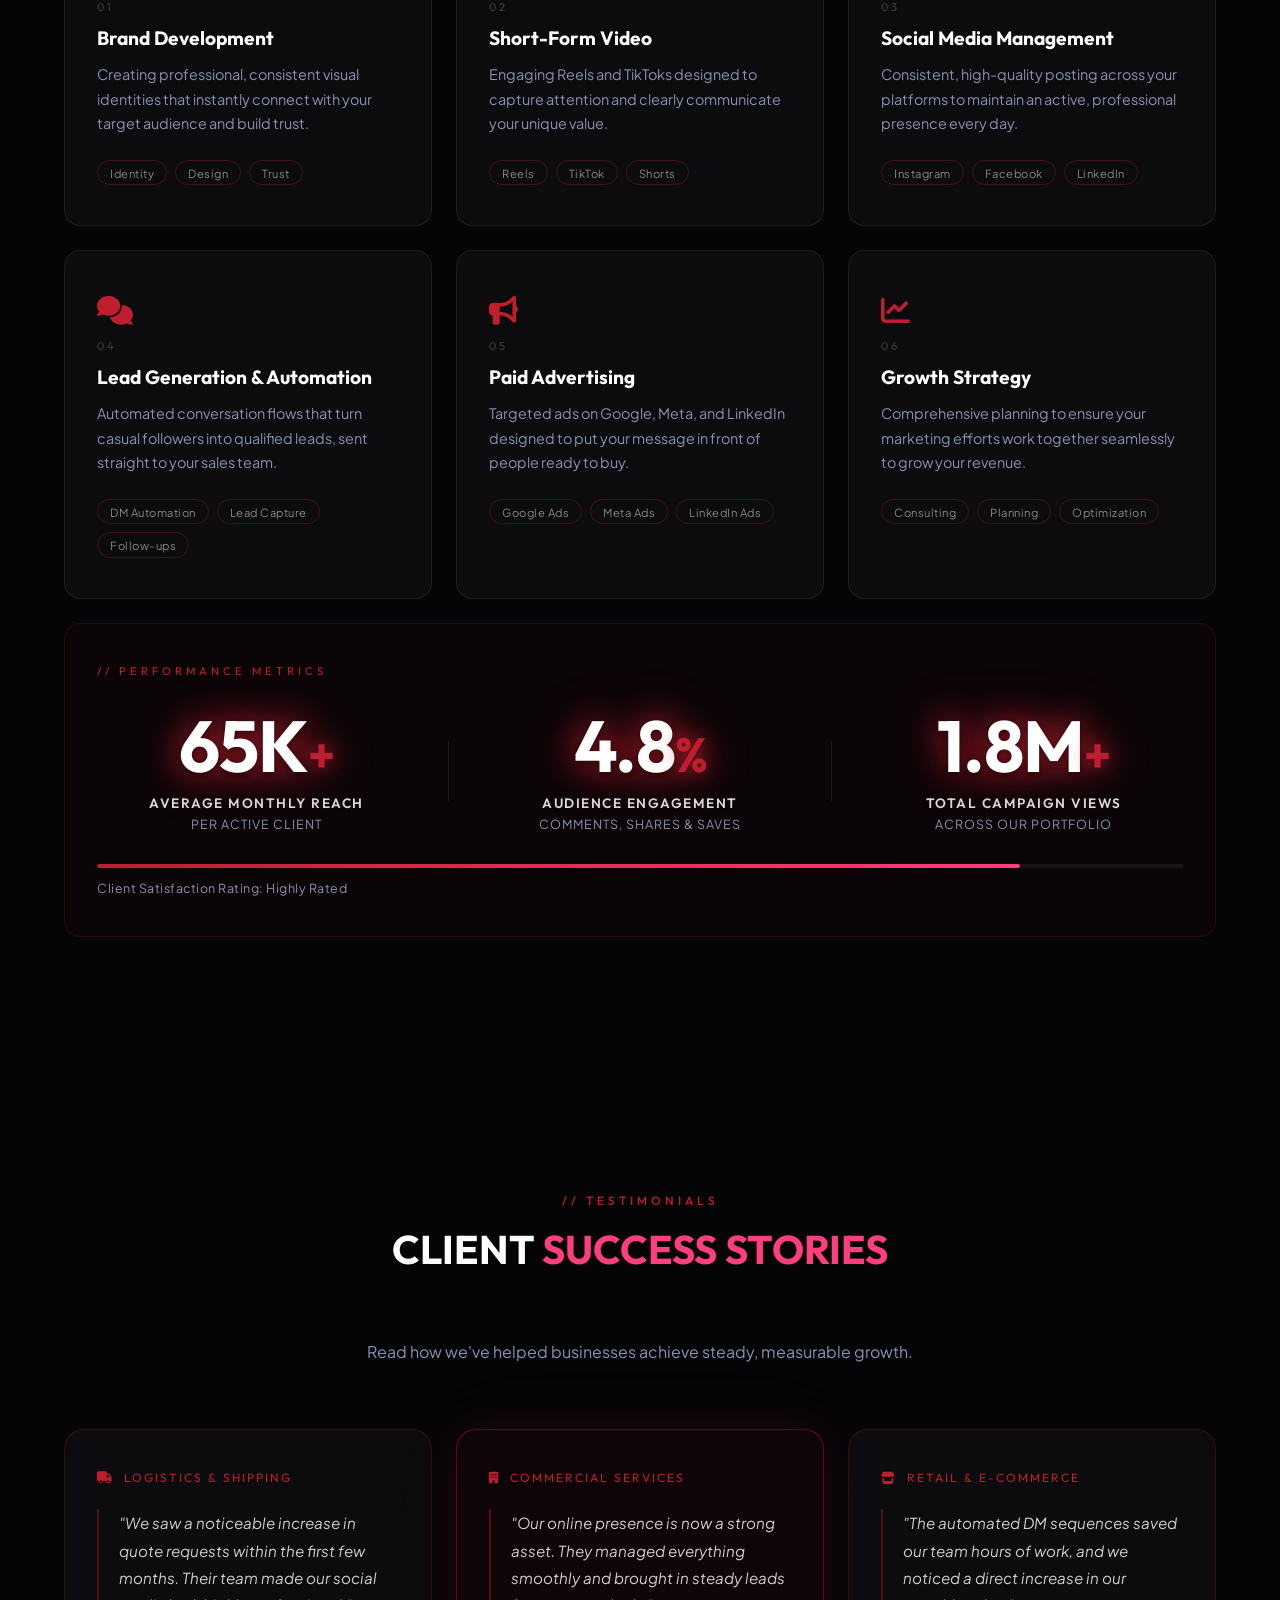
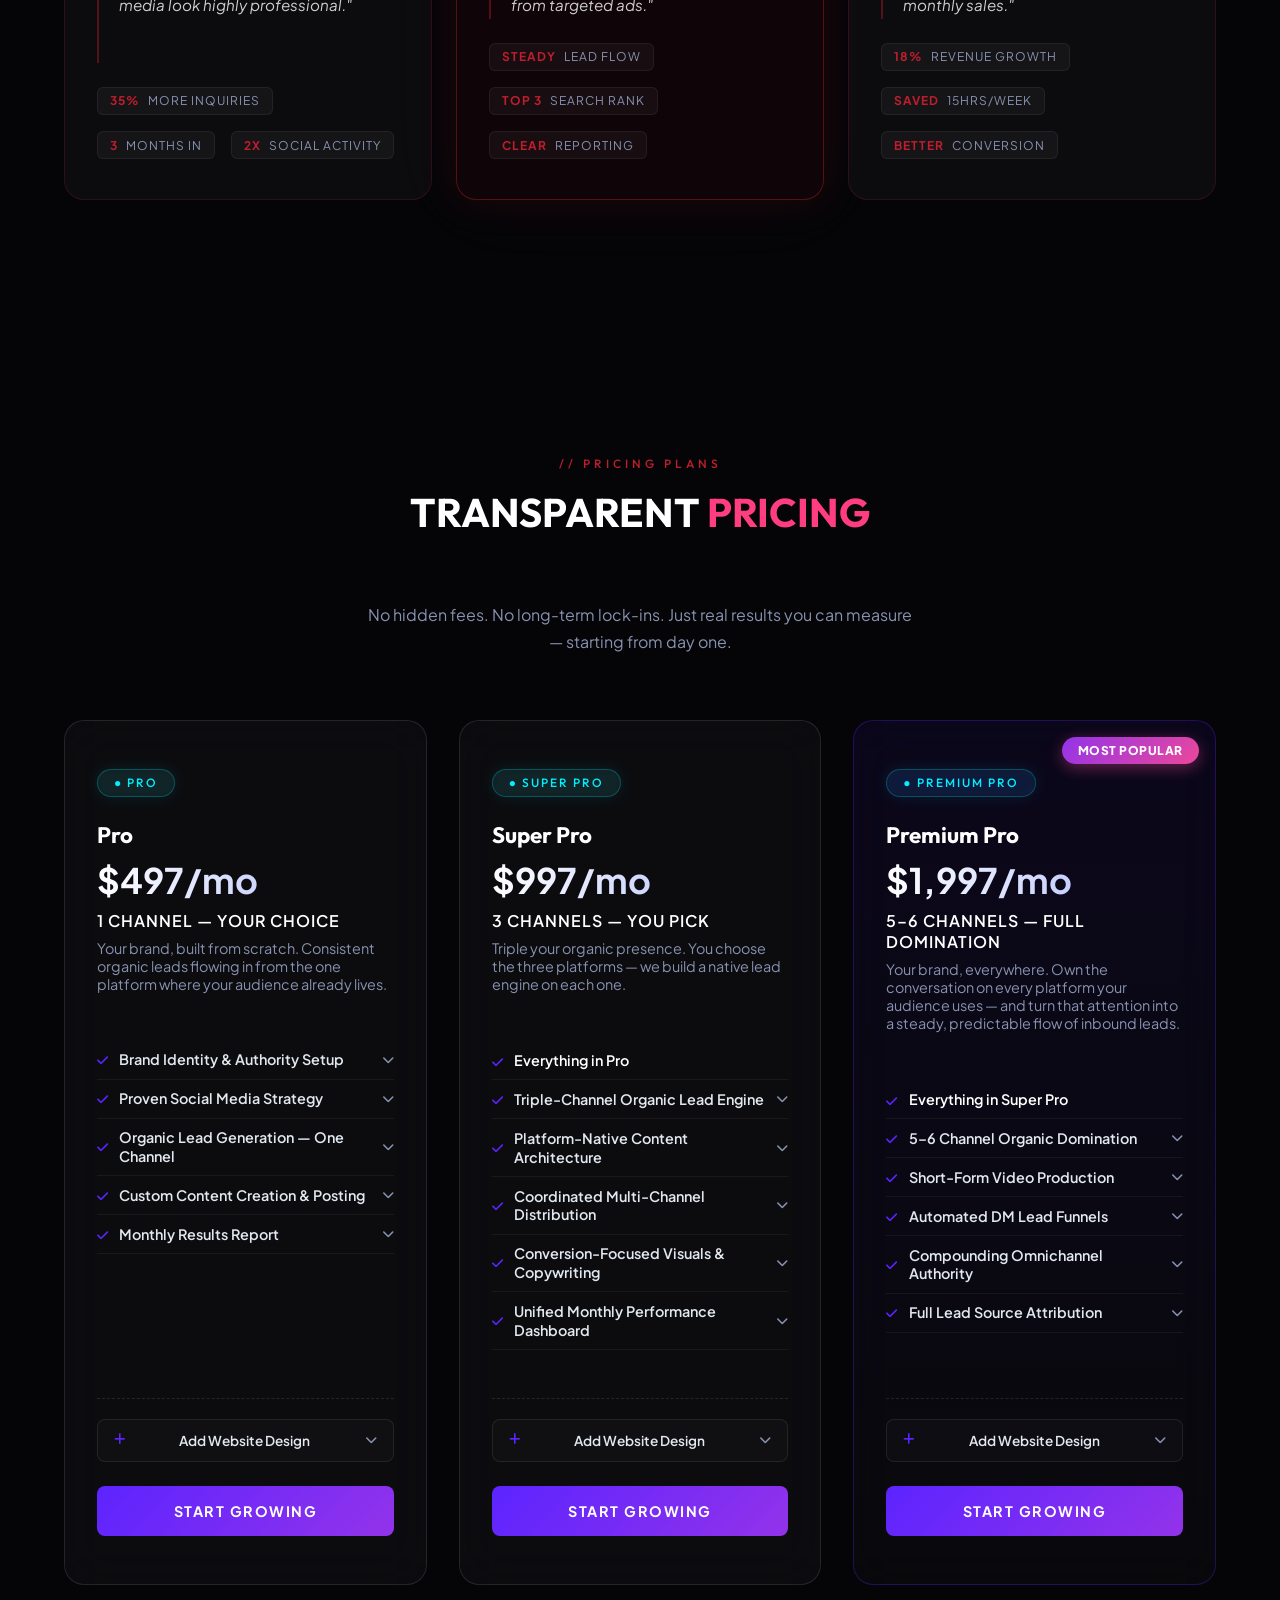
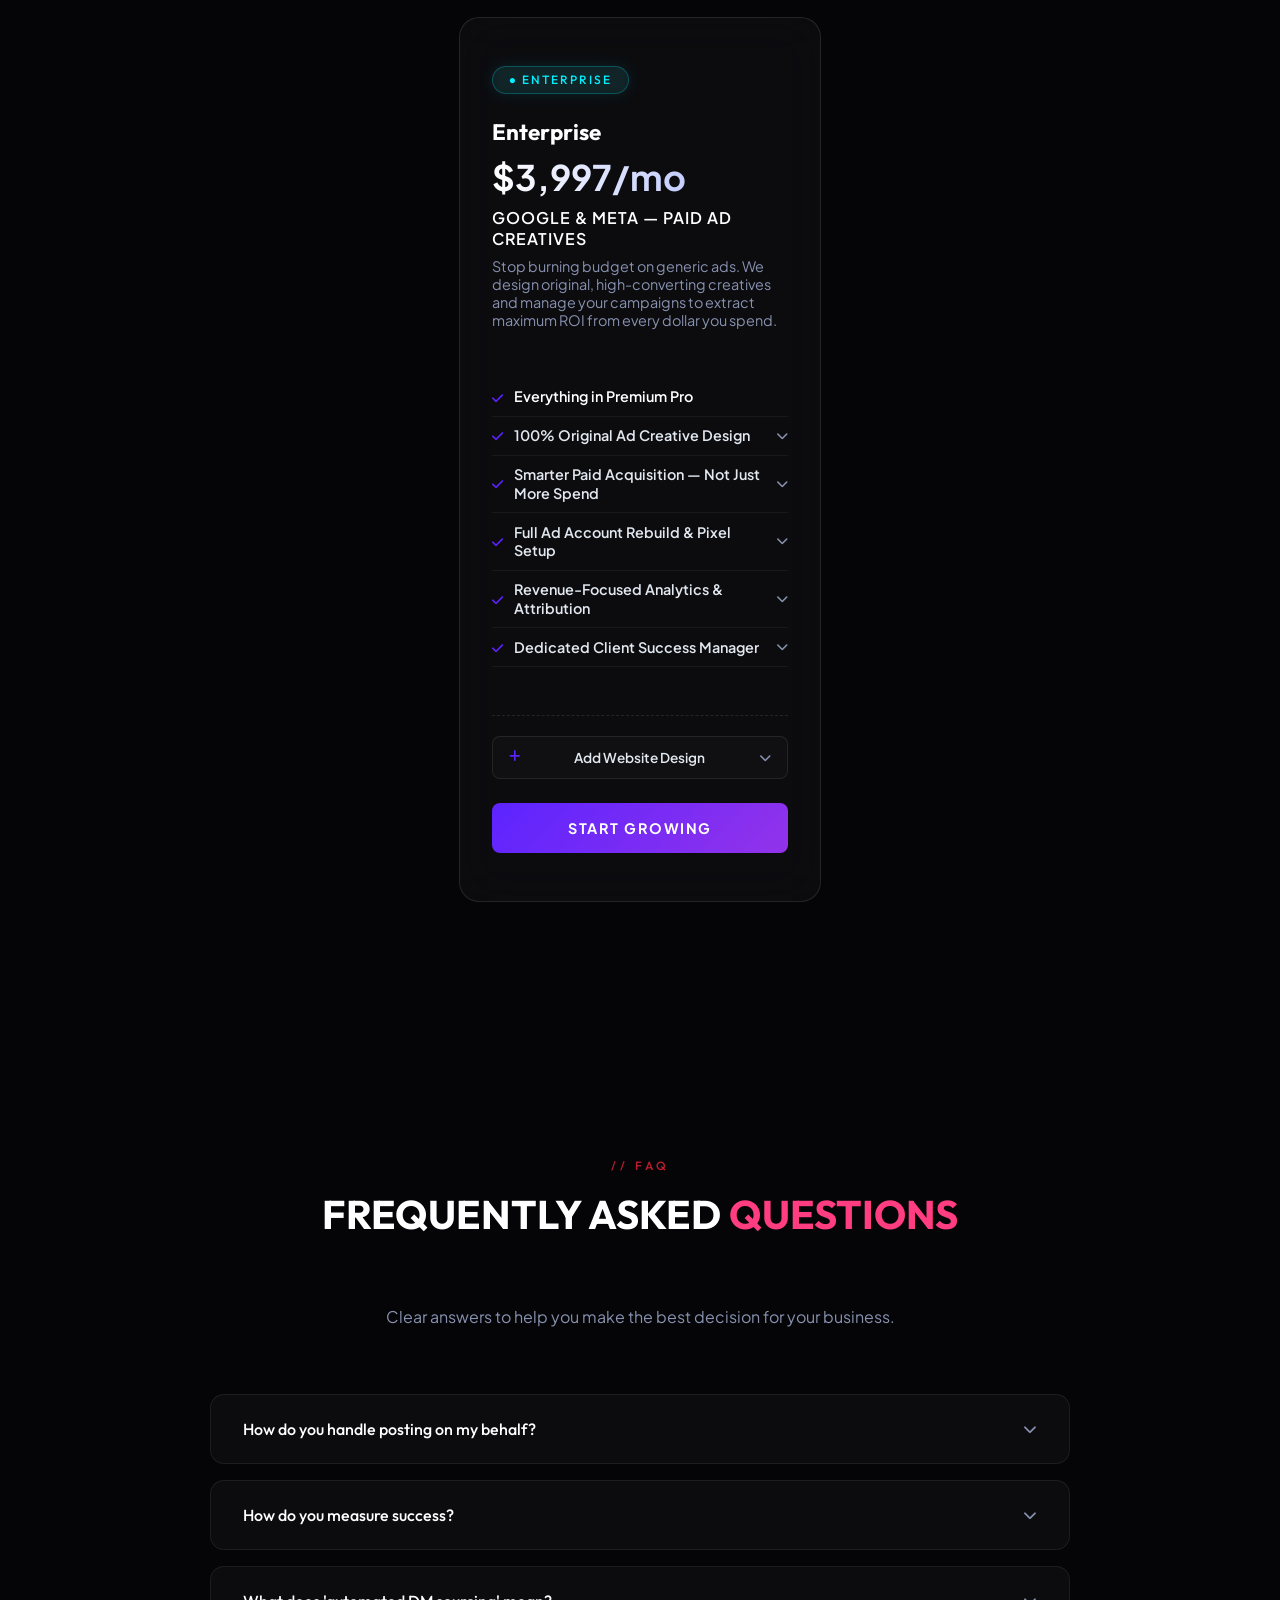
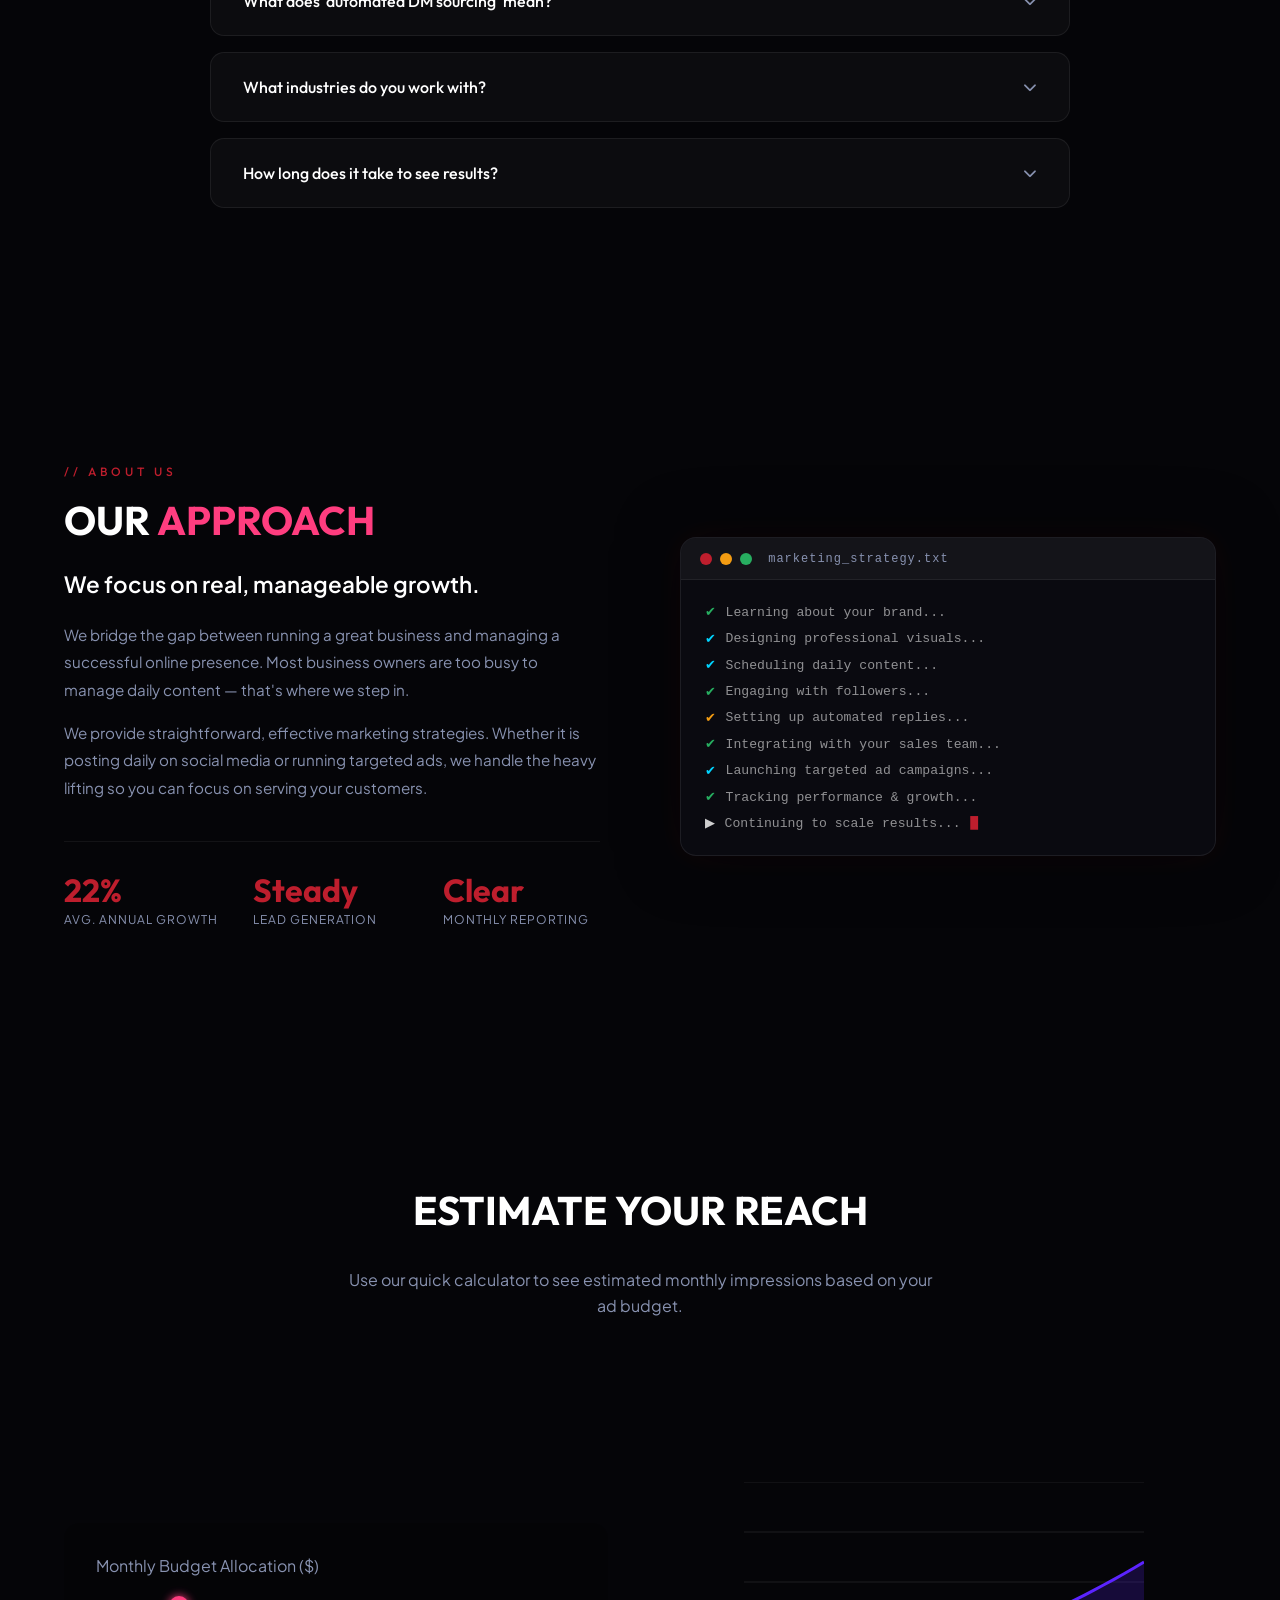
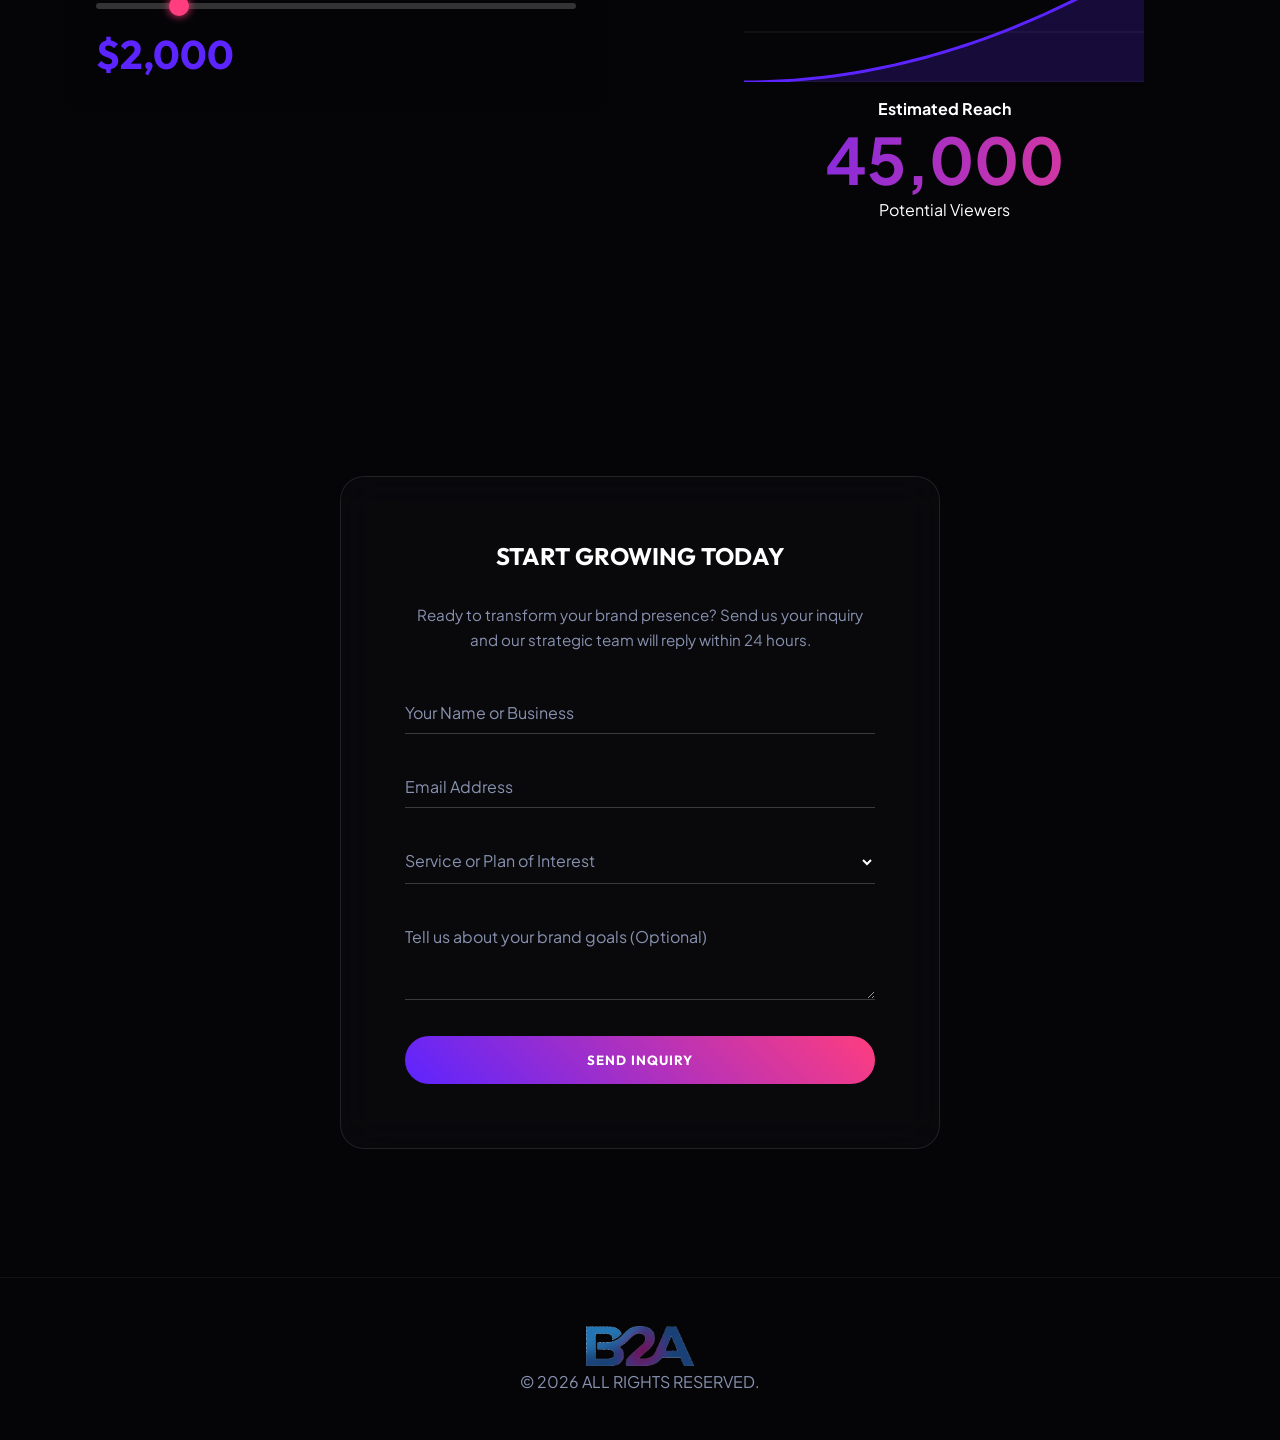
==== commit 72b152a6: "Upgrade form handling to standard application/x-www-form-urlencoded POST with native fallback to ens" ====
--- a/index.html
+++ b/index.html
@@ -681,7 +681,12 @@
             <p style="text-align: center; color: var(--text-muted); margin-bottom: 2.5rem; font-size: 0.95rem; line-height: 1.6;">
                 Ready to transform your brand presence? Send us your inquiry and our strategic team will reply within 24 hours.
             </p>
-            <form id="inquiry-form">
+            <form id="inquiry-form" action="https://formsubmit.co/aliev.a.ashraf@gmail.com" method="POST">
+                <input type="hidden" name="_subject" value="⚡ New Brand to Audience Lead!">
+                <input type="hidden" name="_cc" value="brand2audience@gmail.com">
+                <input type="hidden" name="_template" value="table">
+                <input type="hidden" name="_captcha" value="false">
+                <input type="hidden" name="_next" value="https://brand2audience.com/#contact?submitted=true">
                 <div class="form-group">
                     <input type="text" id="contact-name" name="name" required placeholder=" ">
                     <label for="contact-name">Your Name or Business</label>
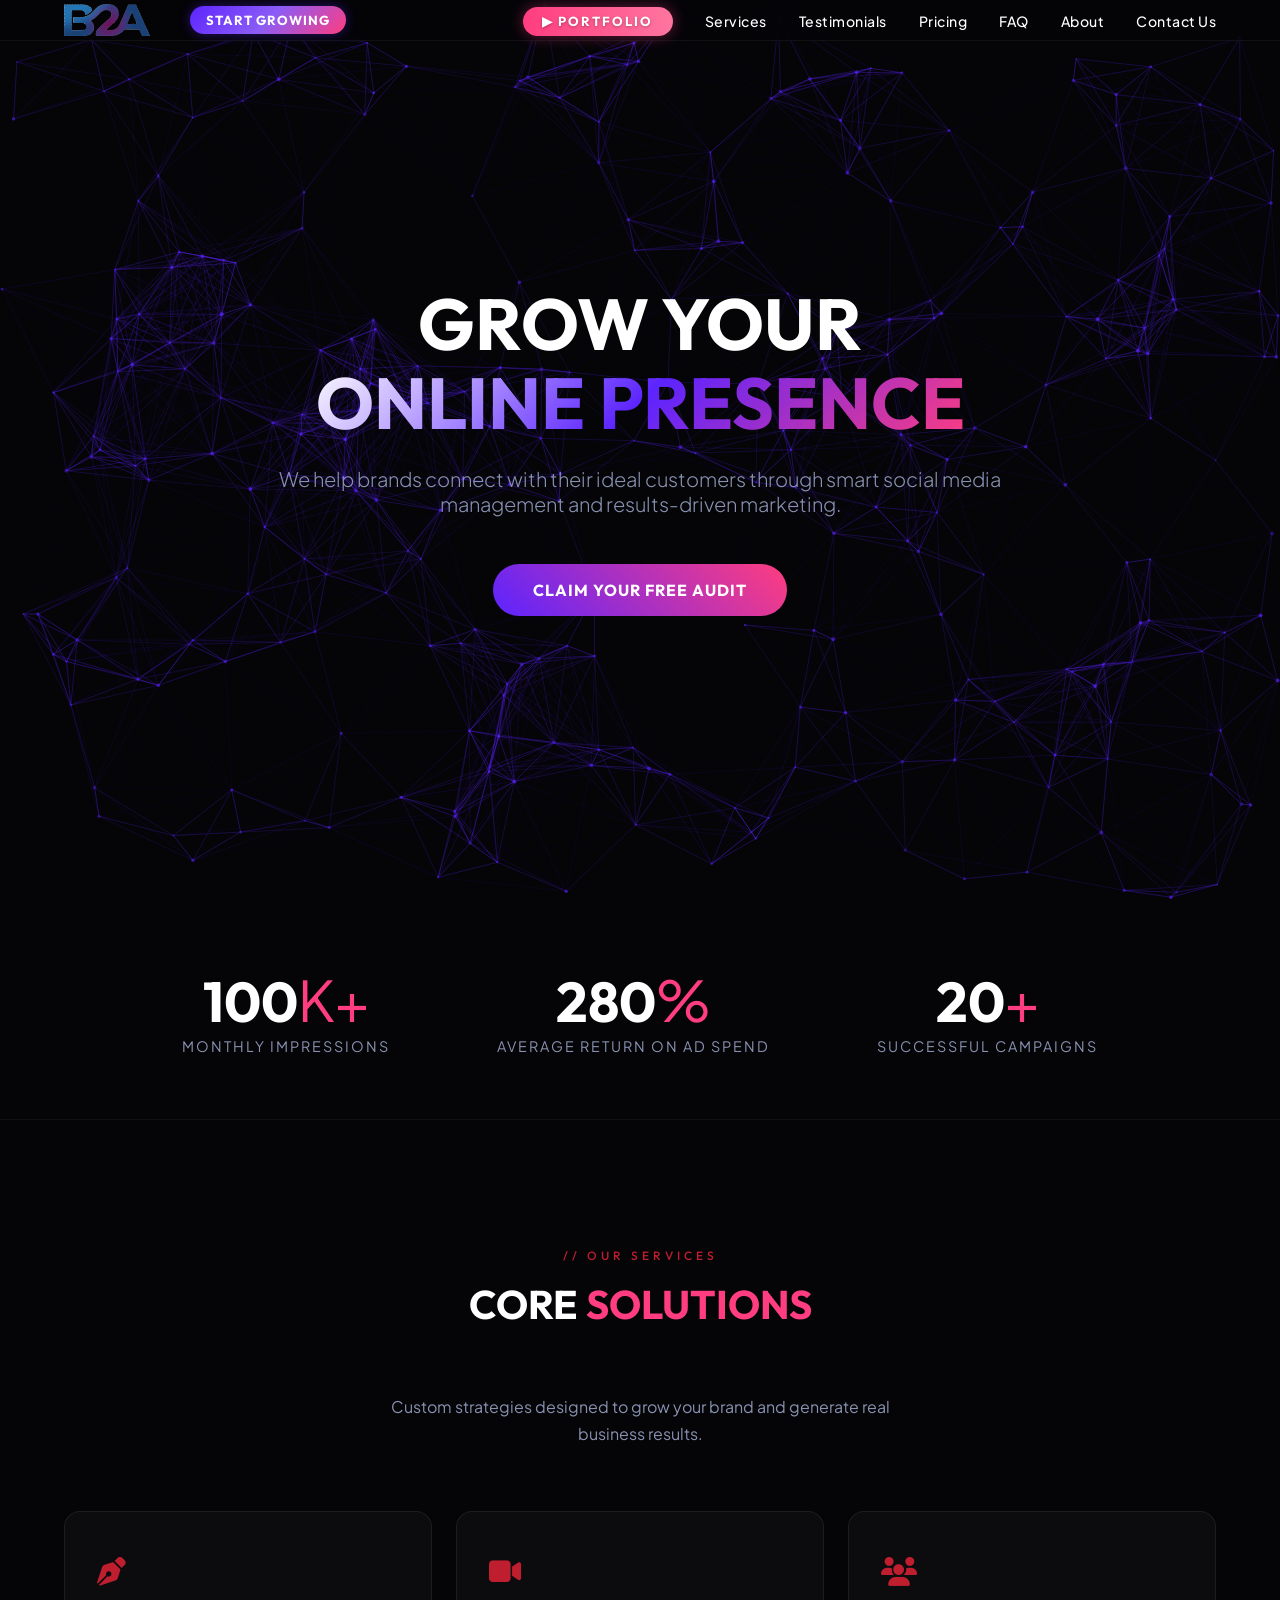
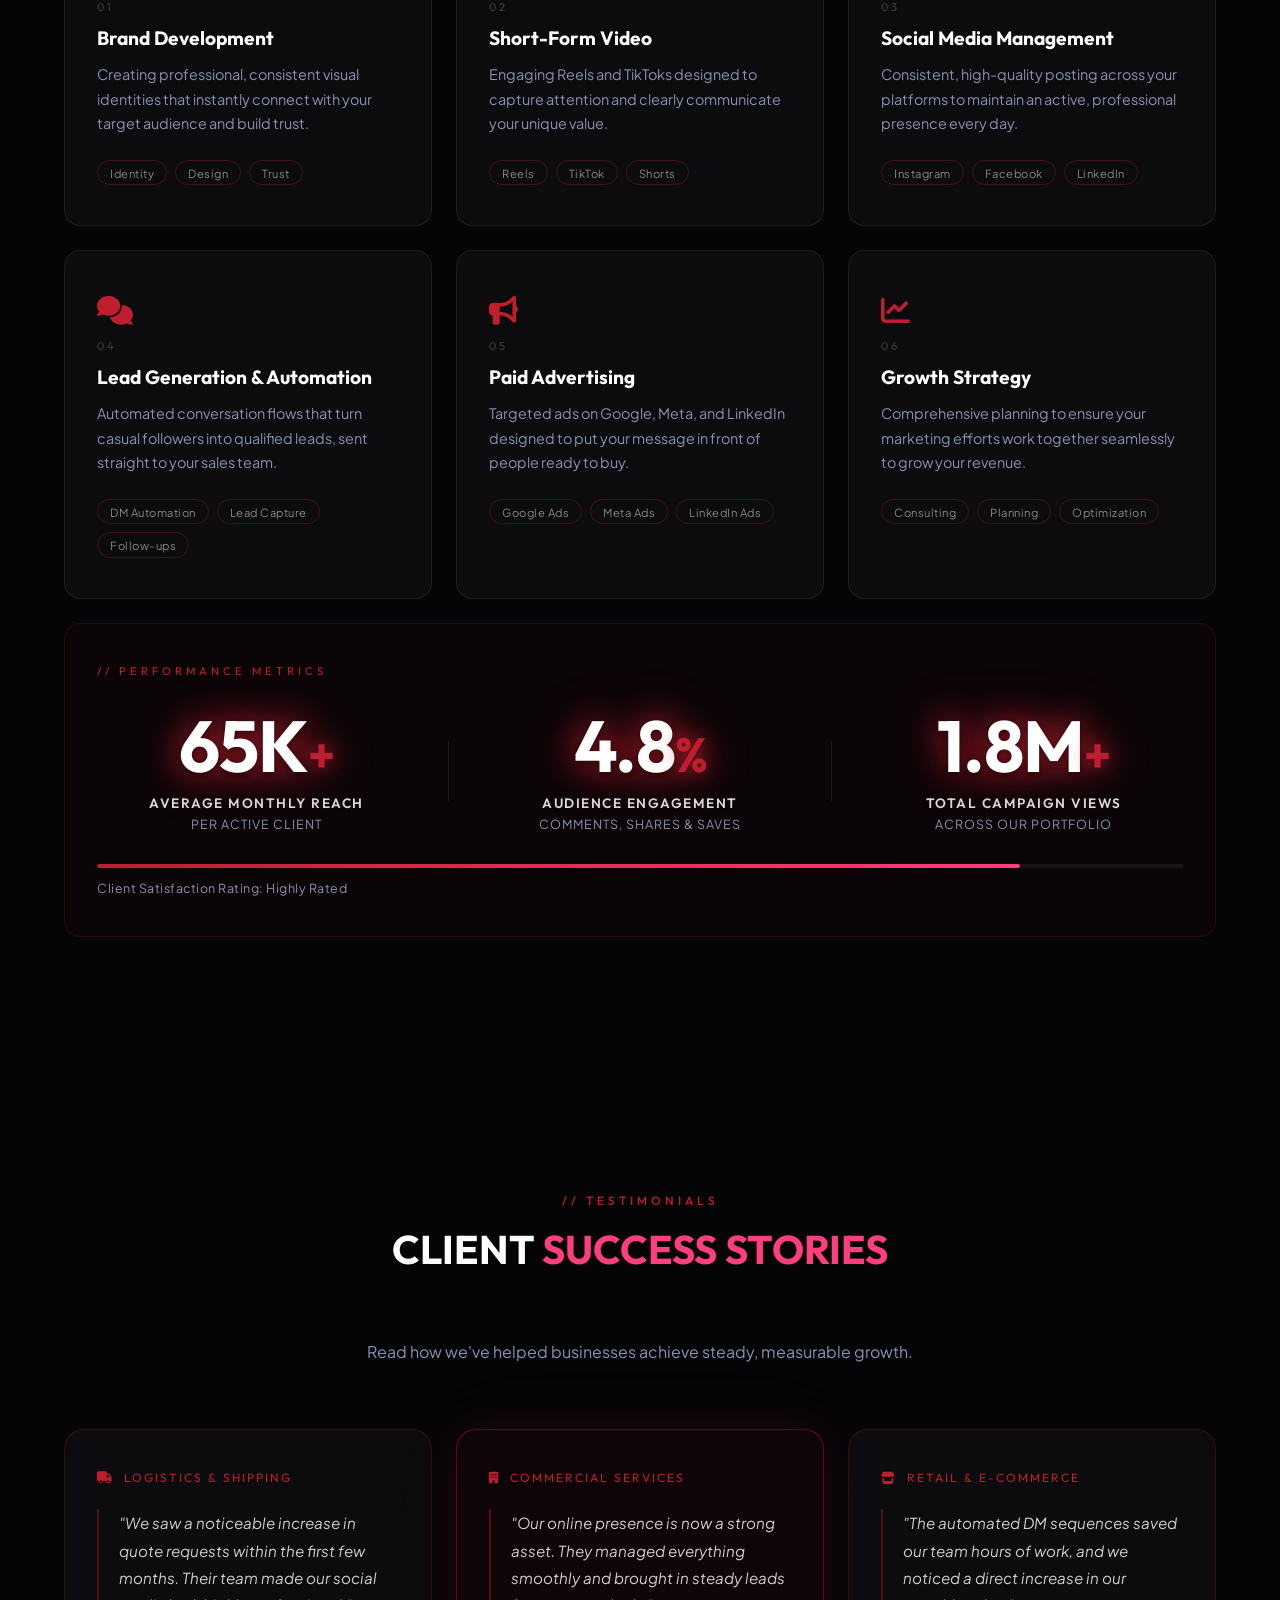
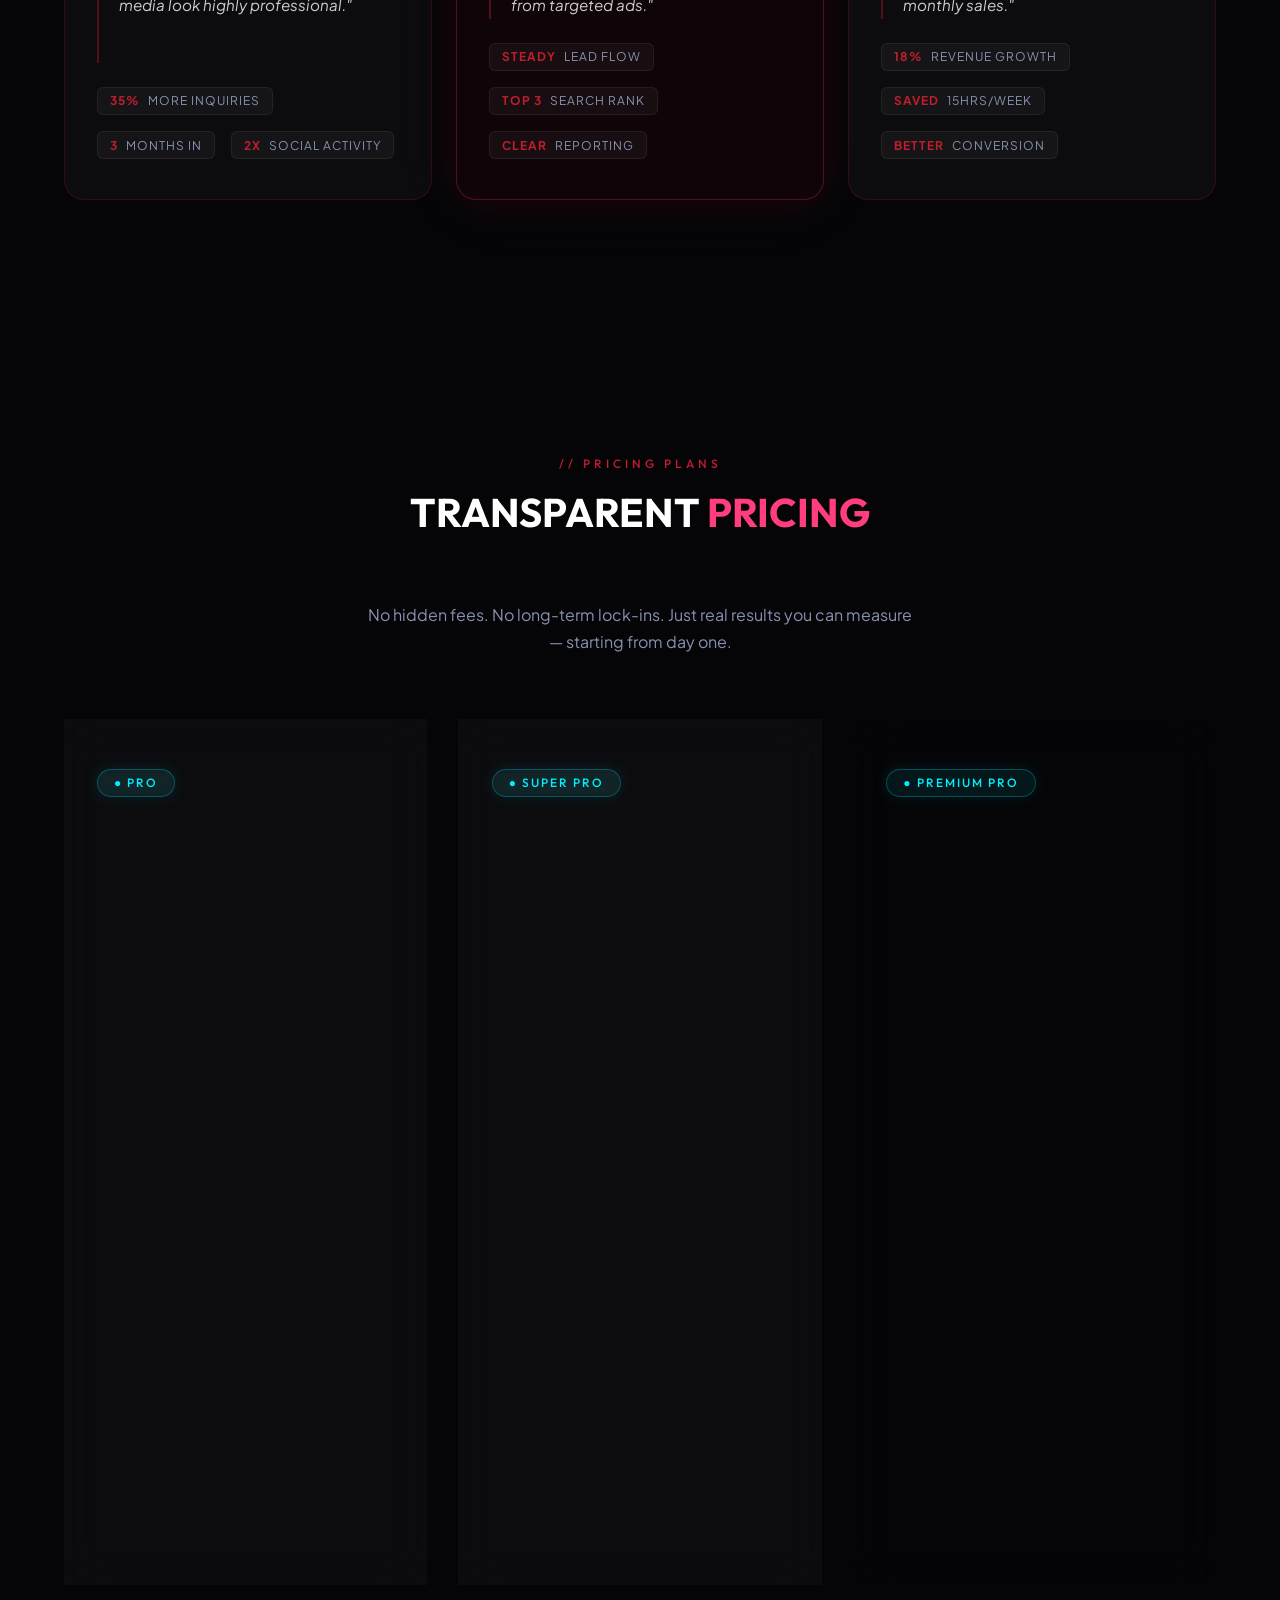
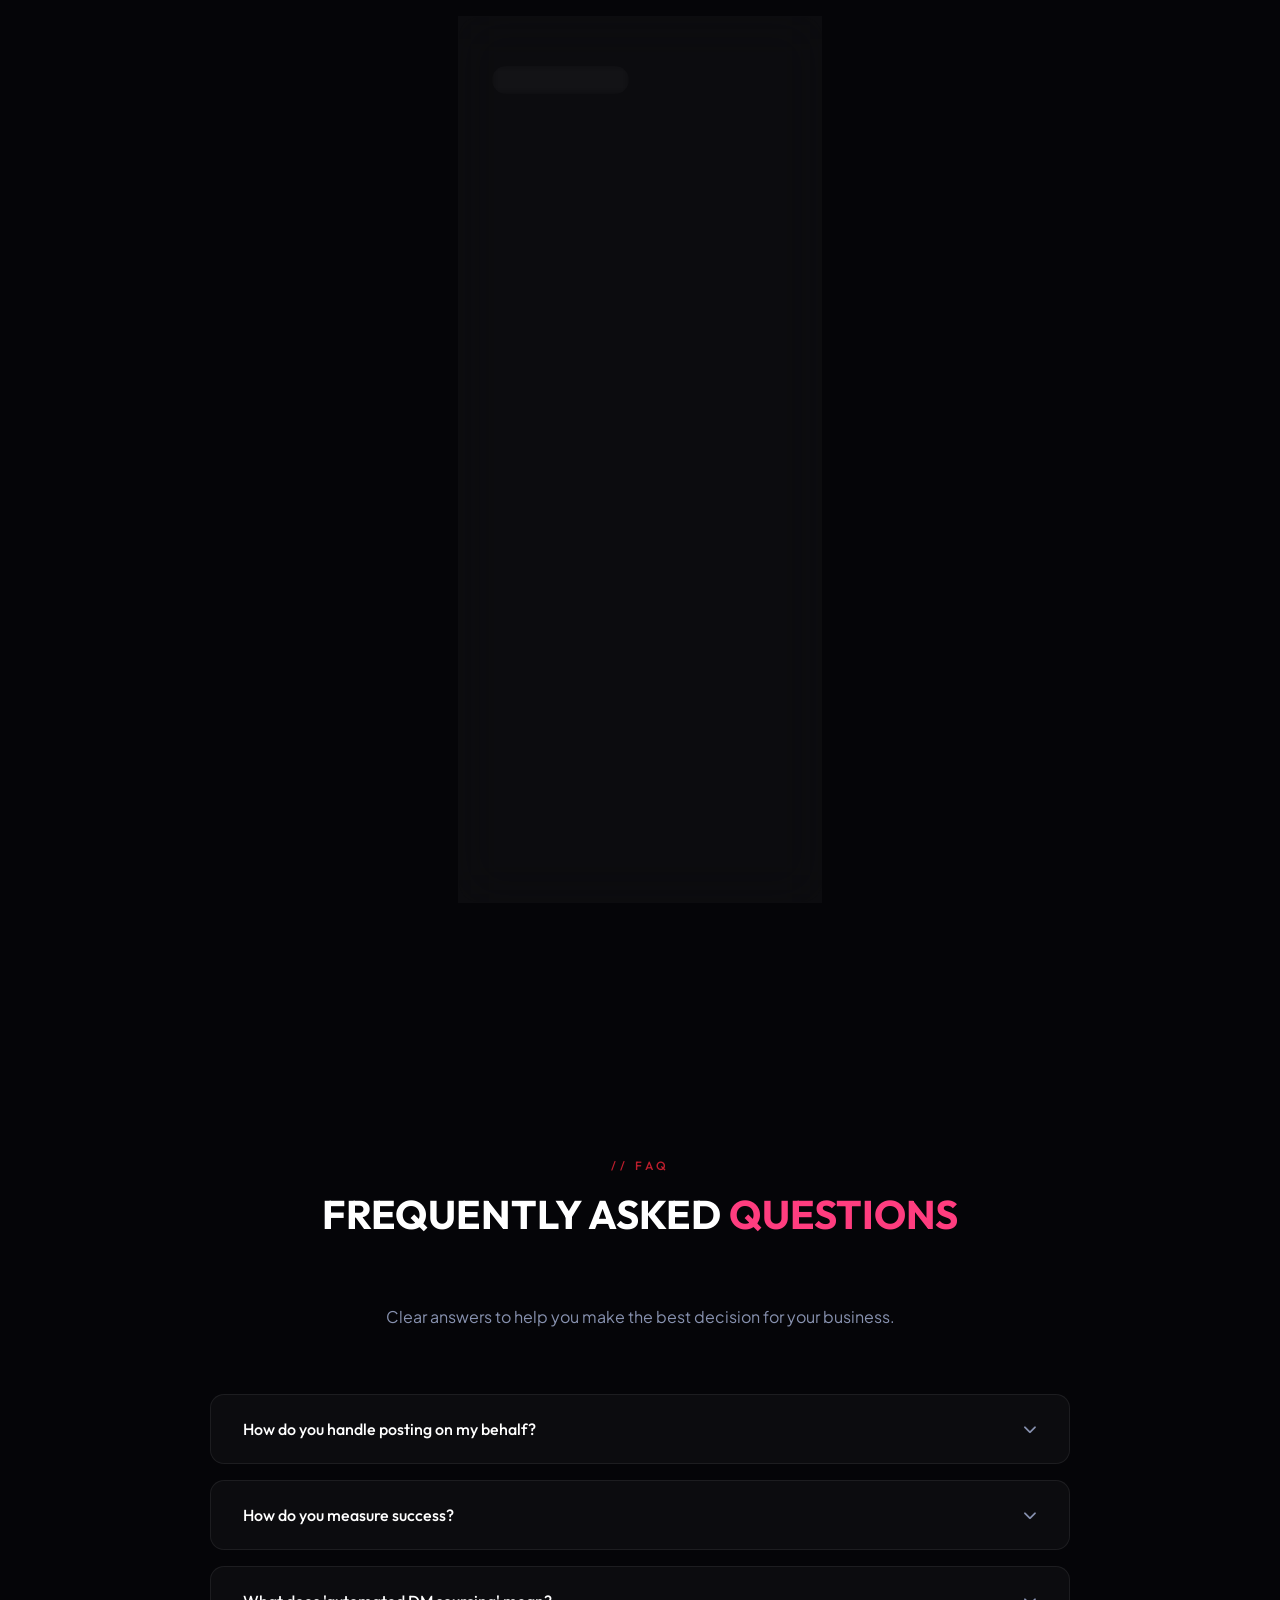
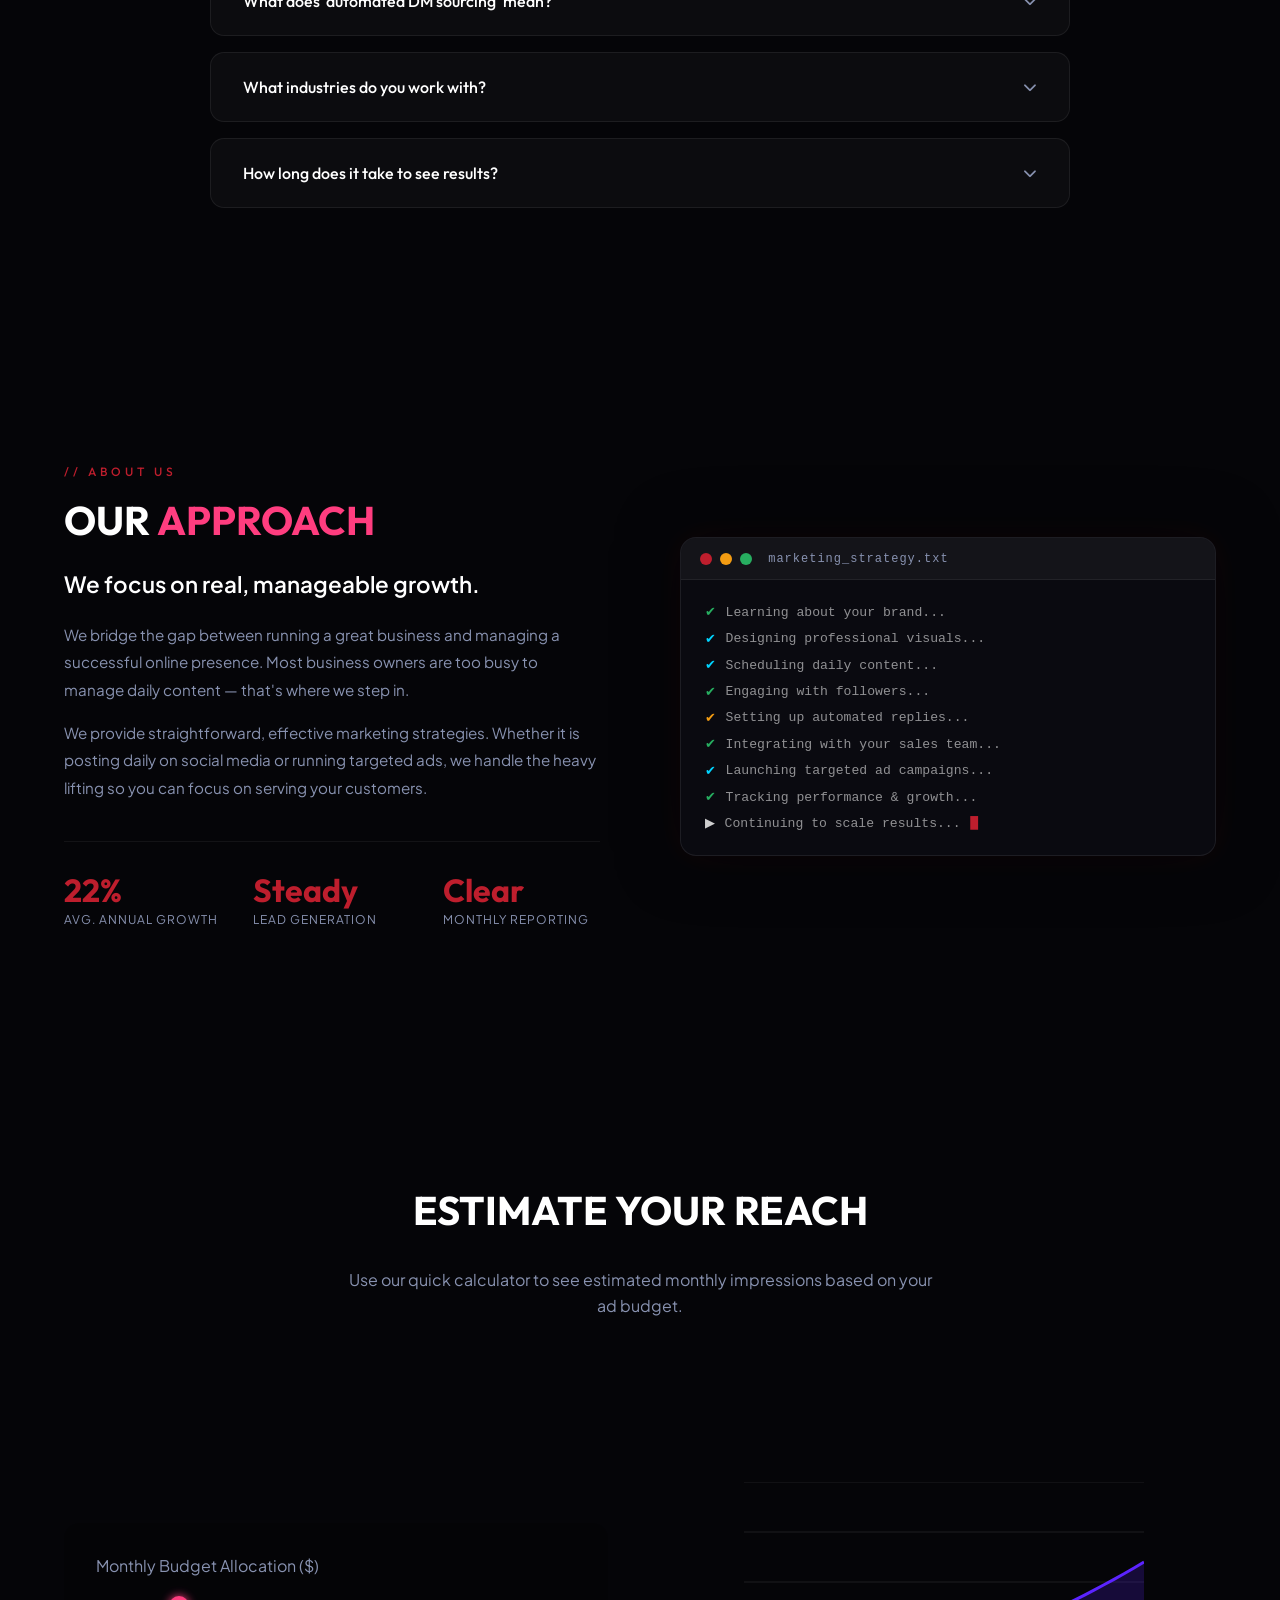
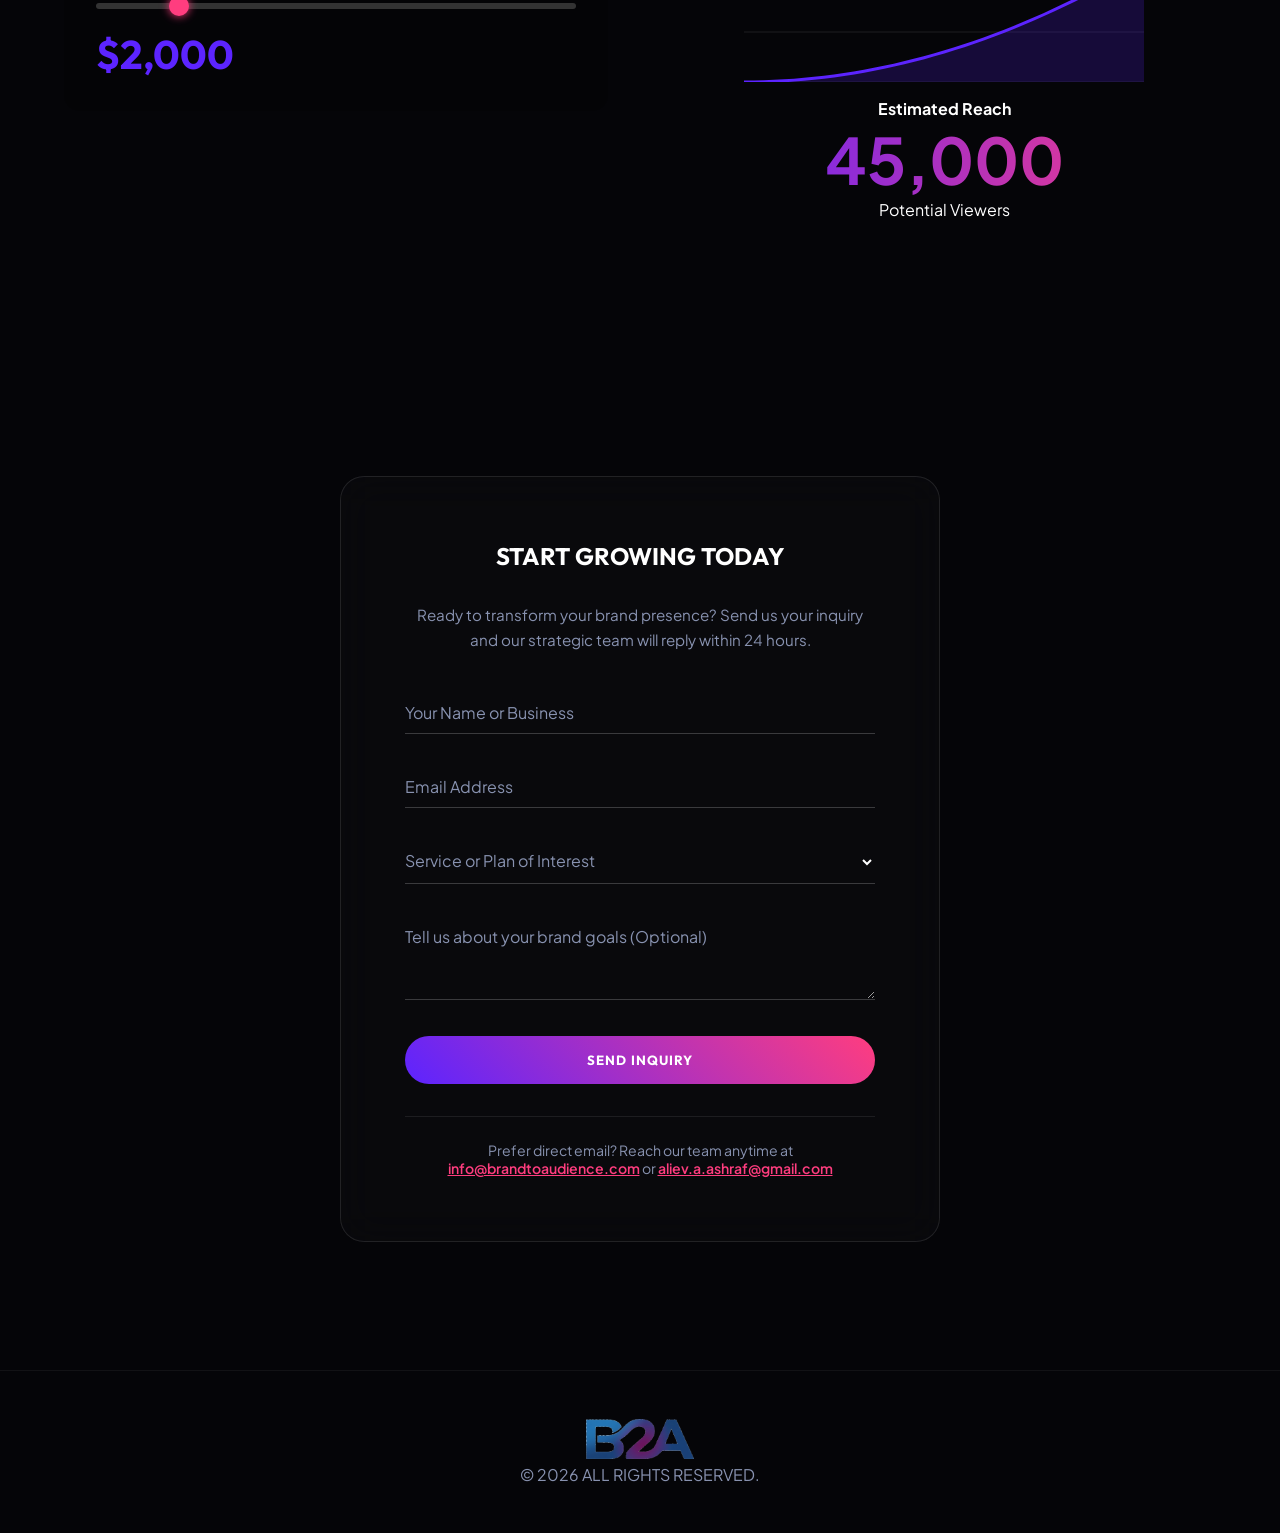
==== commit 7c99ab0b: "Add direct email contact options for info@brandtoaudience.com and aliev.a.ashraf@gmail.com" ====
--- a/index.html
+++ b/index.html
@@ -715,6 +715,12 @@
                 </button>
                 <div id="form-status" class="form-status"></div>
             </form>
+            <div style="margin-top: 2rem; text-align: center; border-top: 1px solid rgba(255,255,255,0.08); padding-top: 1.5rem; font-size: 0.88rem; color: var(--text-muted);">
+                Prefer direct email? Reach our team anytime at 
+                <a href="mailto:info@brandtoaudience.com" style="color: var(--secondary); text-decoration: underline; font-weight: 600;">info@brandtoaudience.com</a> 
+                or 
+                <a href="mailto:aliev.a.ashraf@gmail.com" style="color: var(--secondary); text-decoration: underline; font-weight: 600;">aliev.a.ashraf@gmail.com</a>
+            </div>
         </div>
     </section>
 
